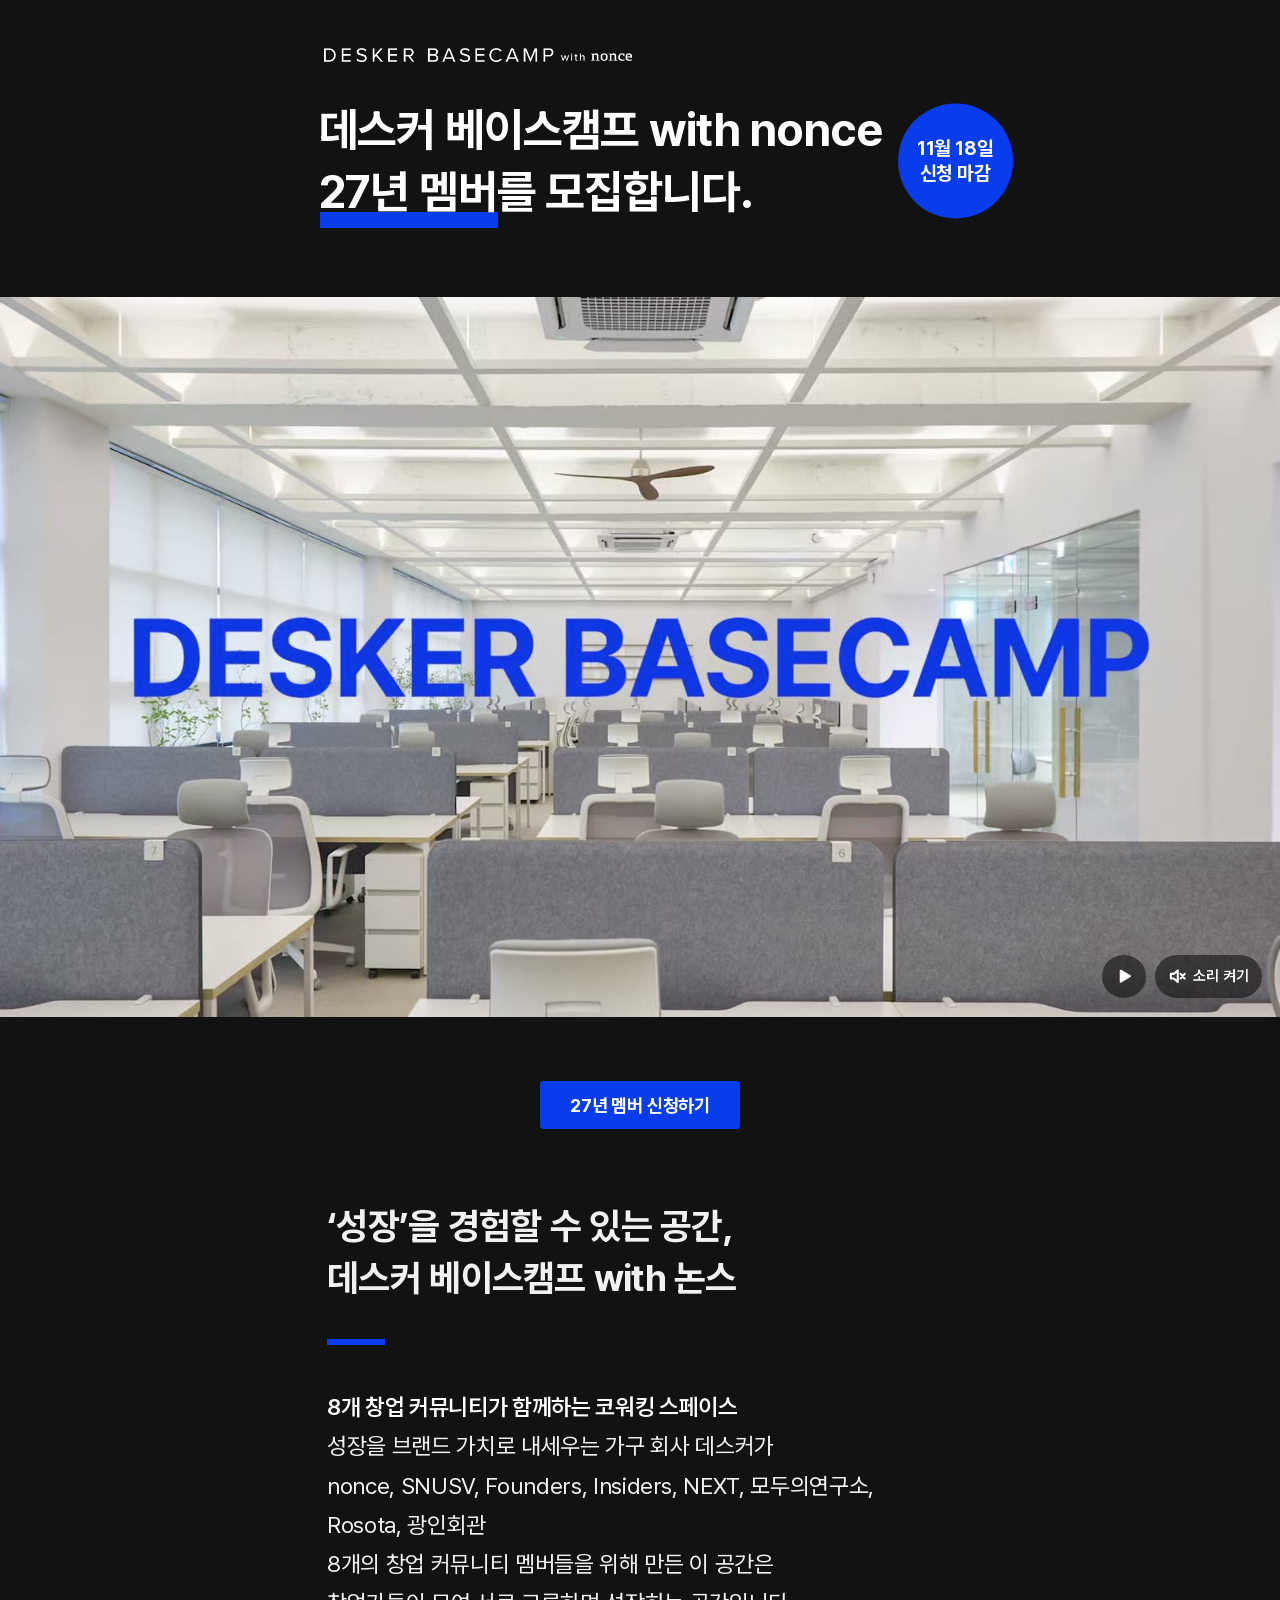
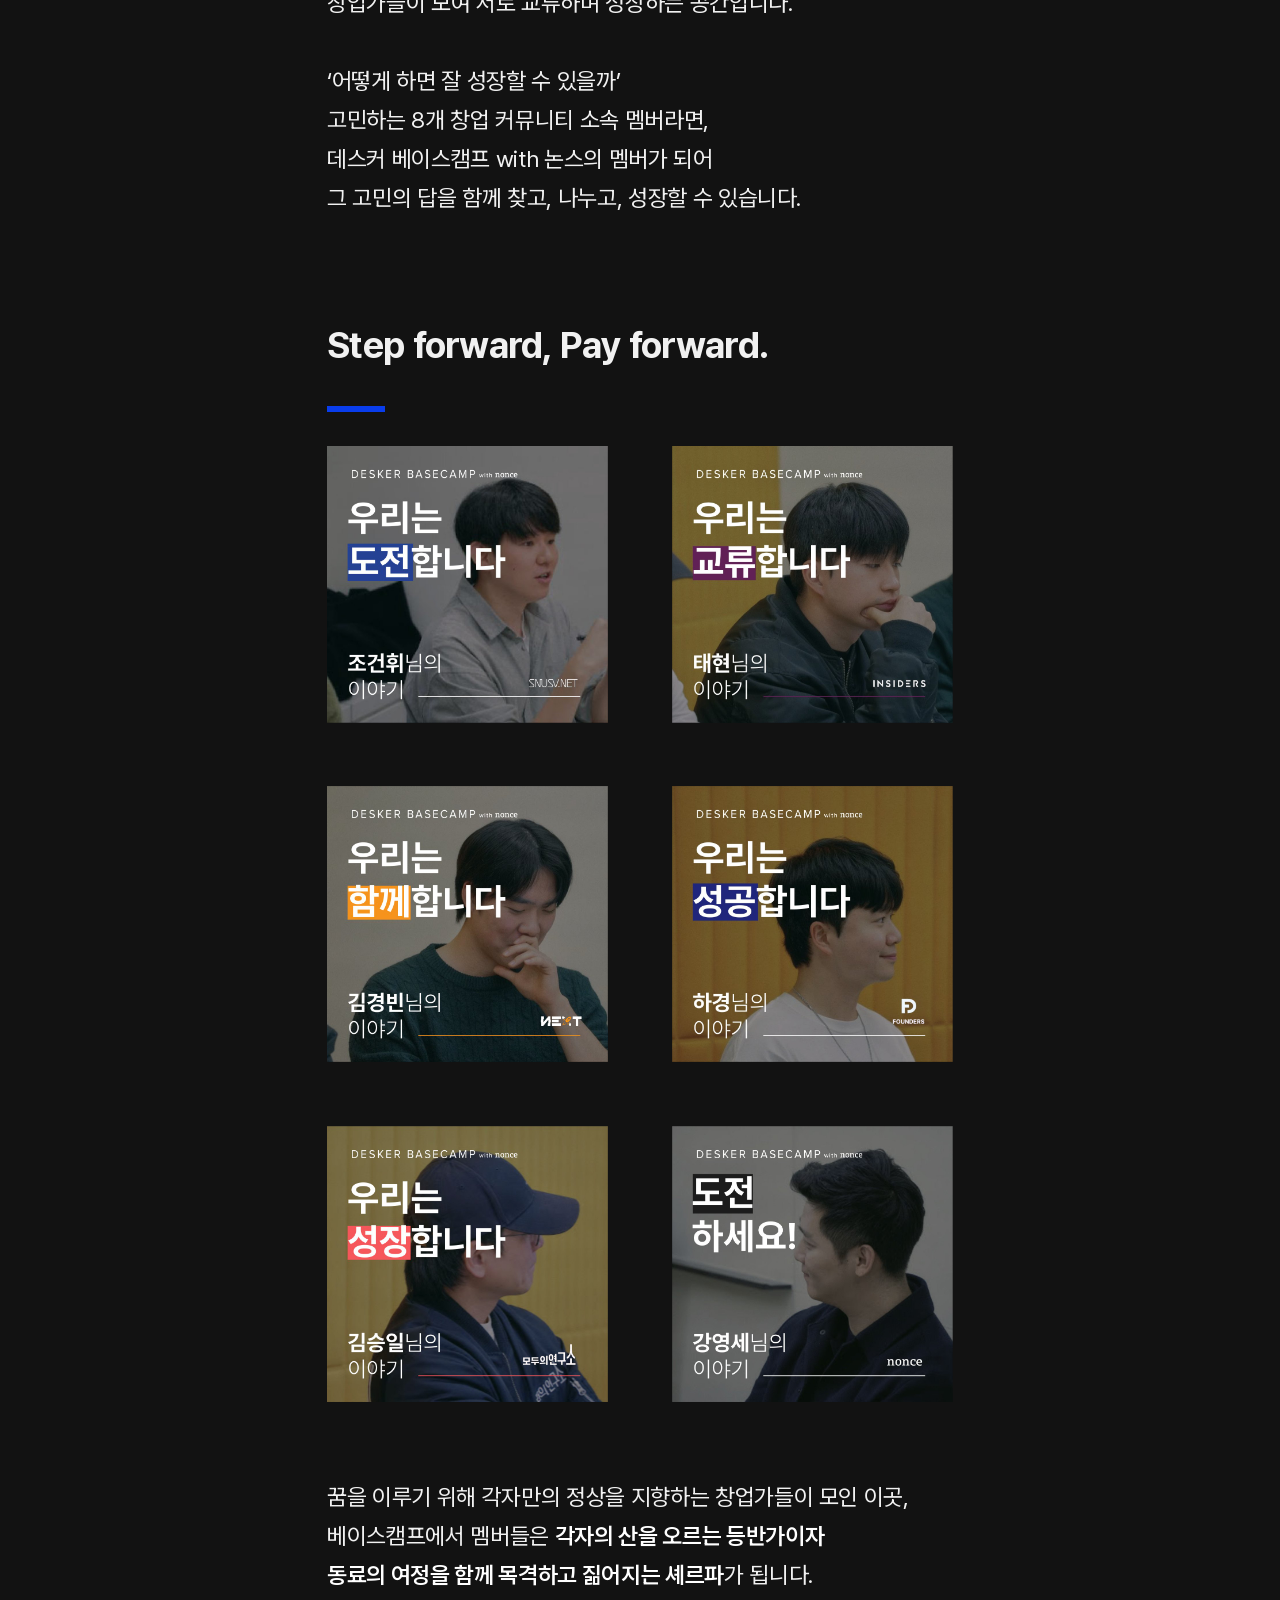
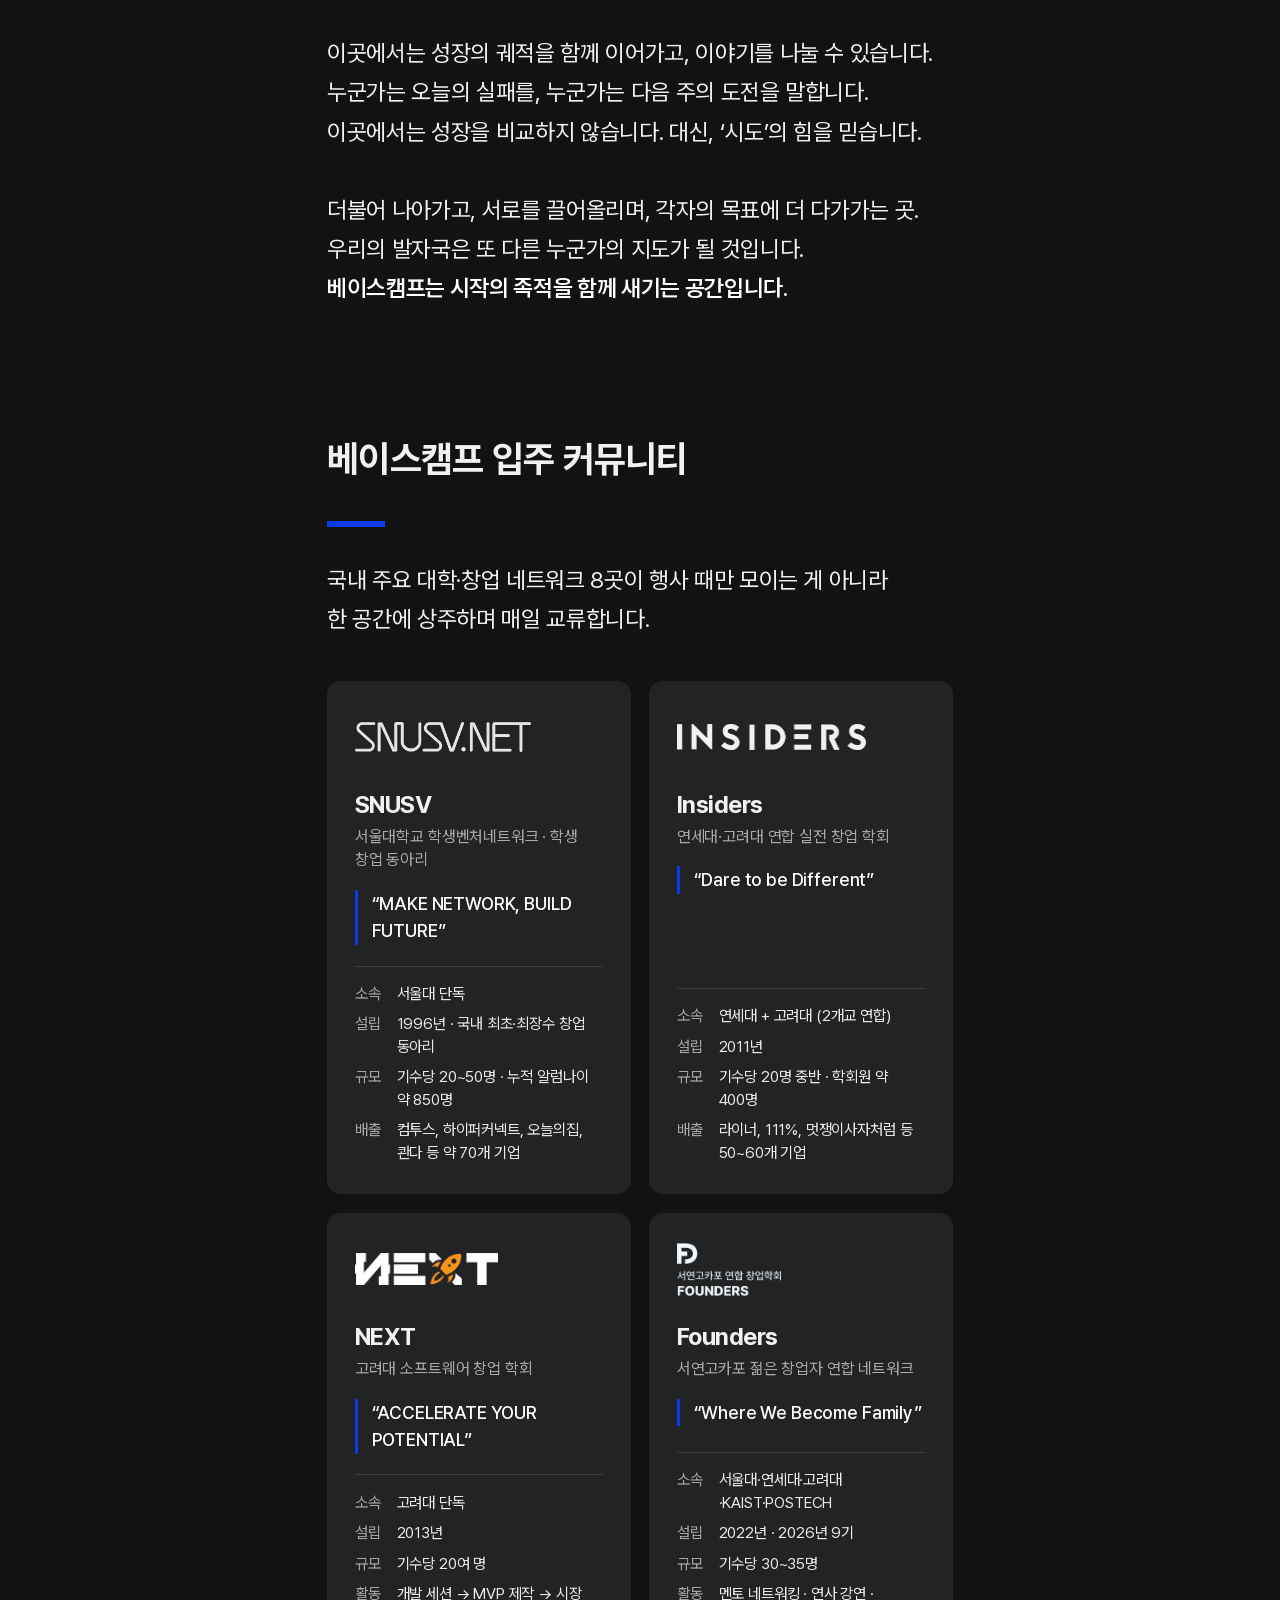
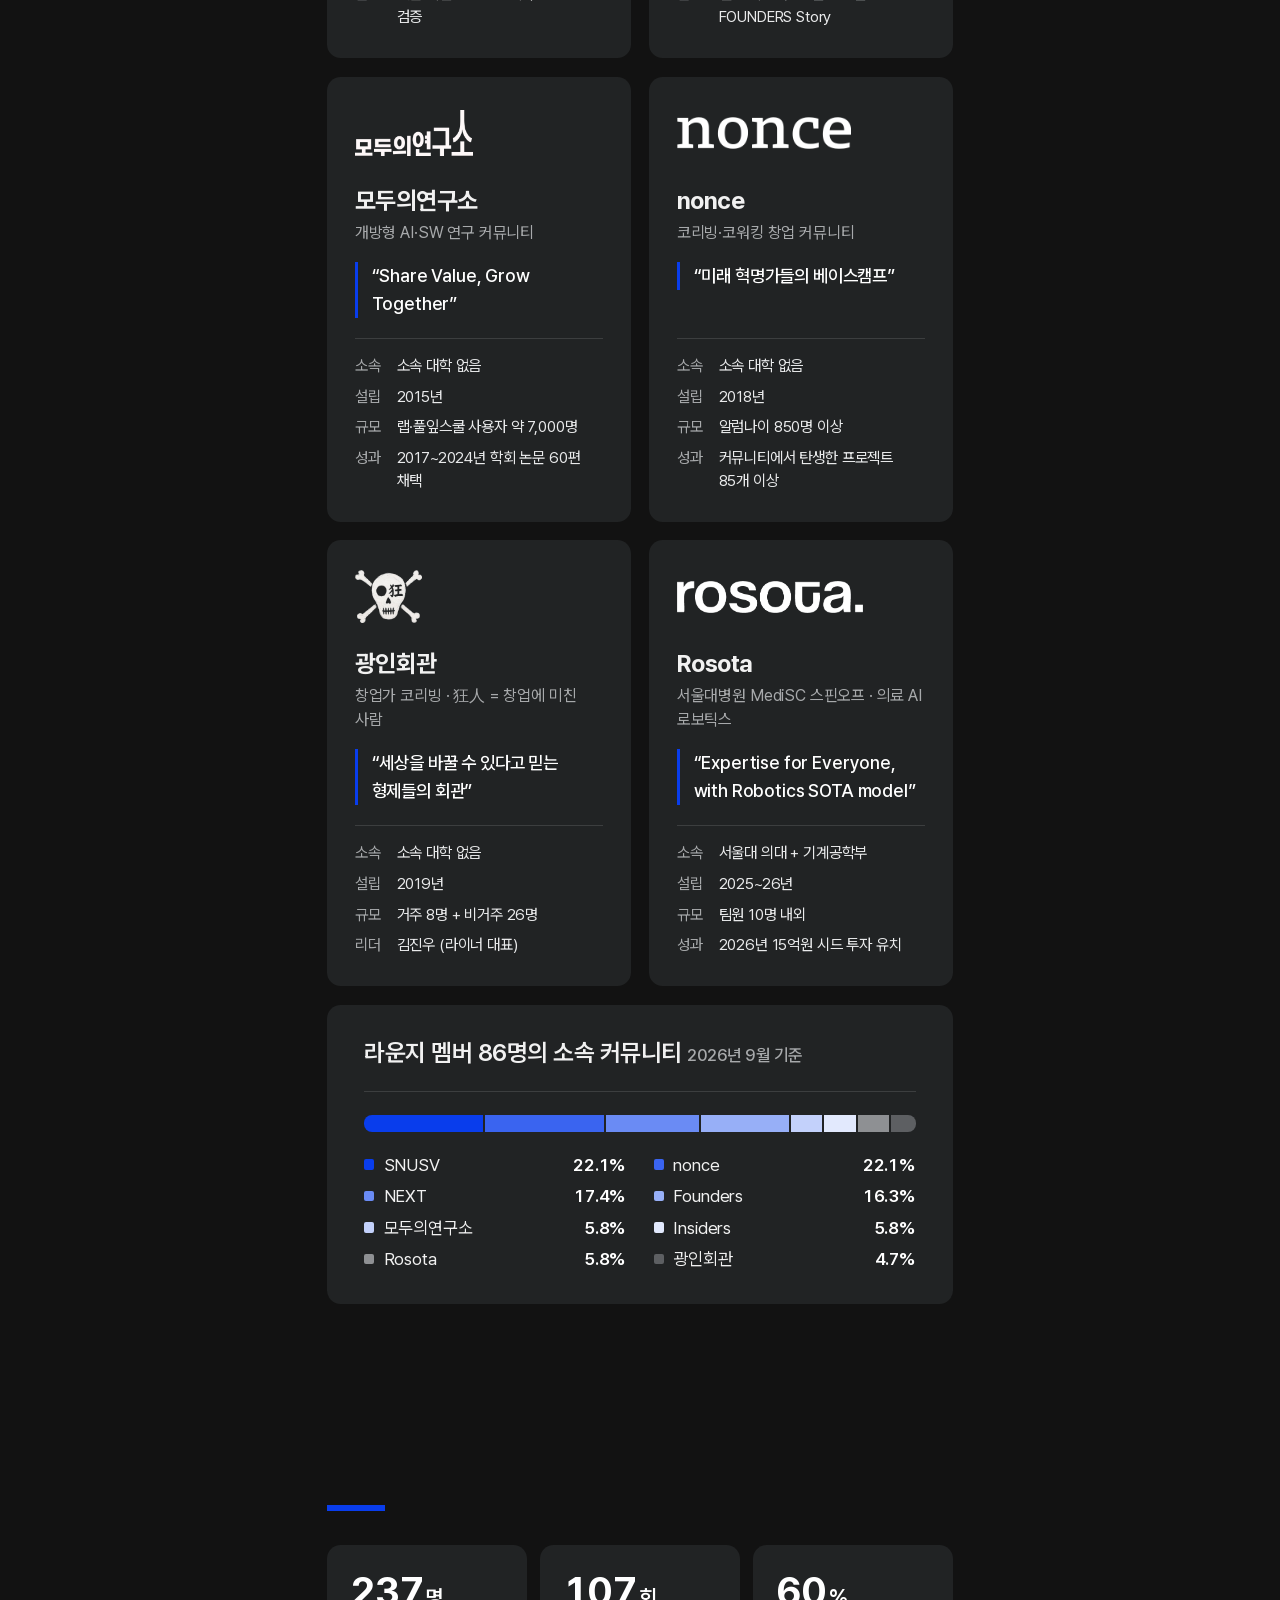
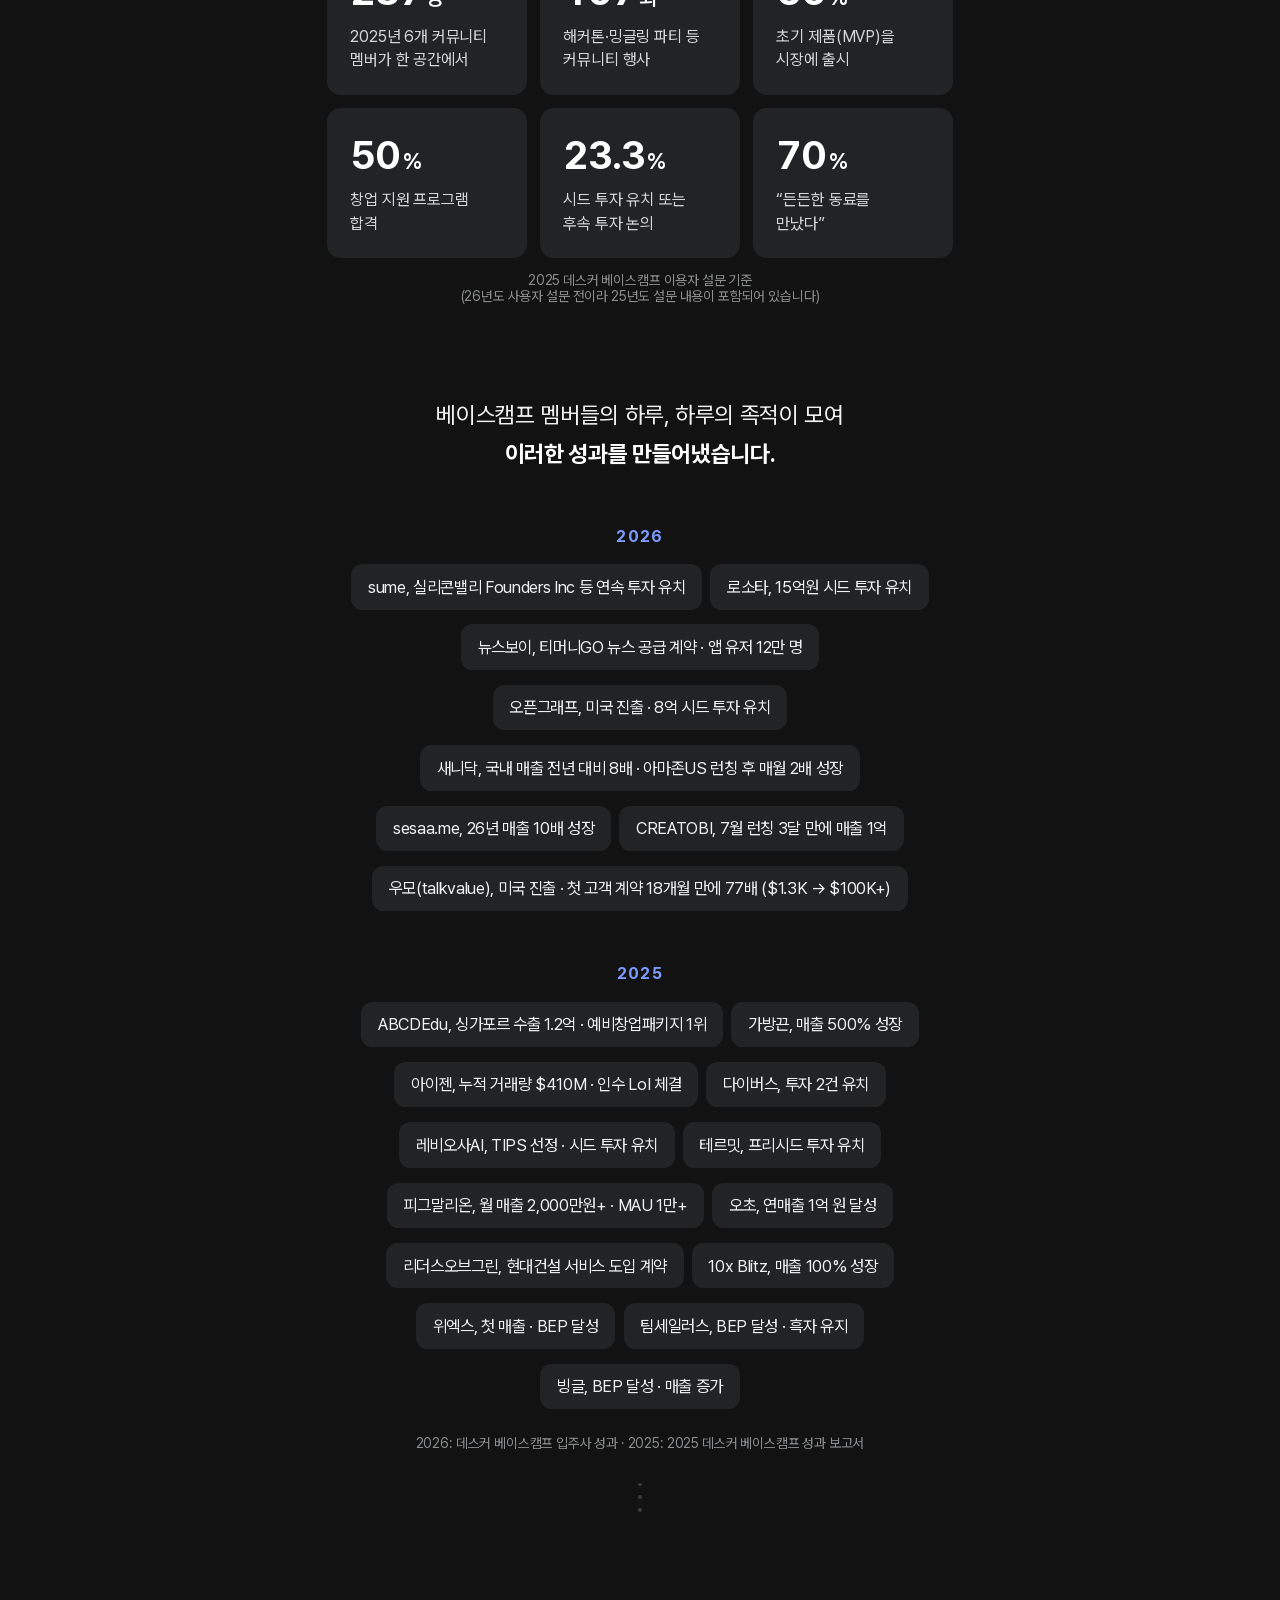
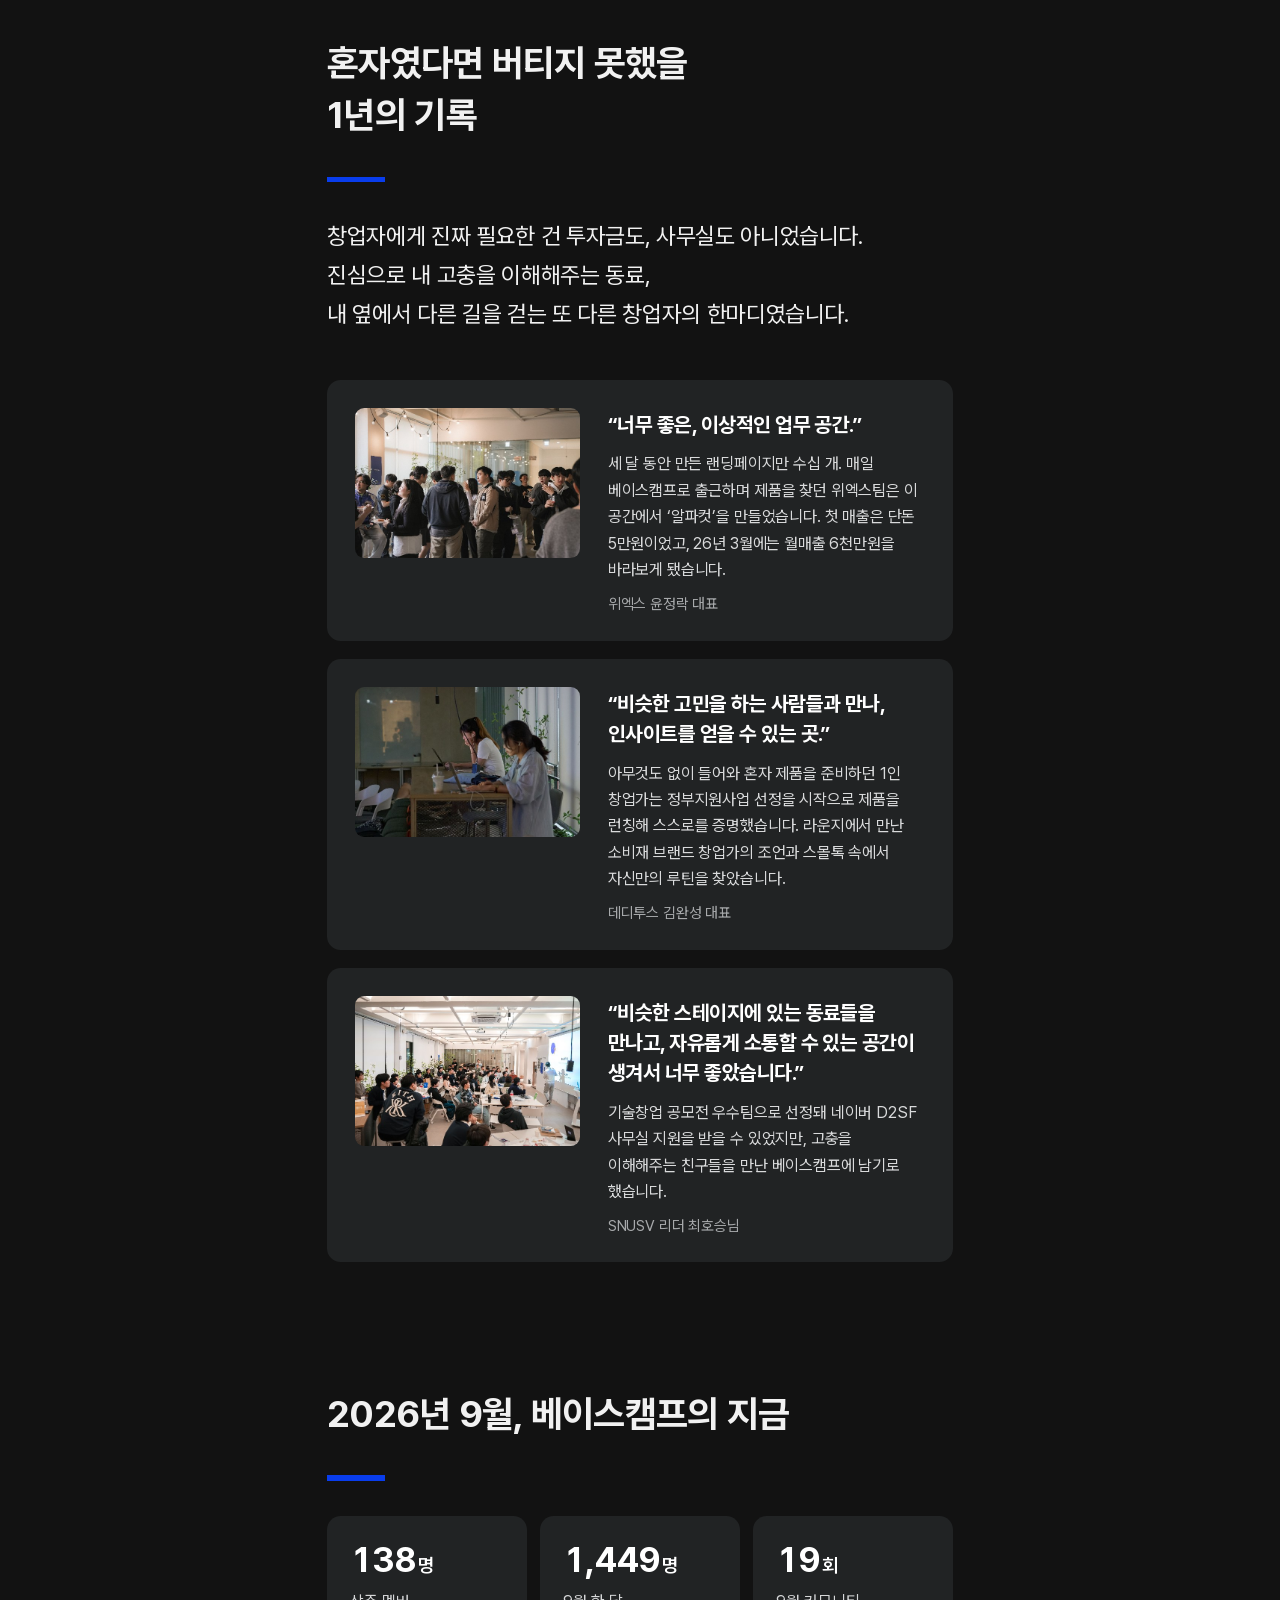
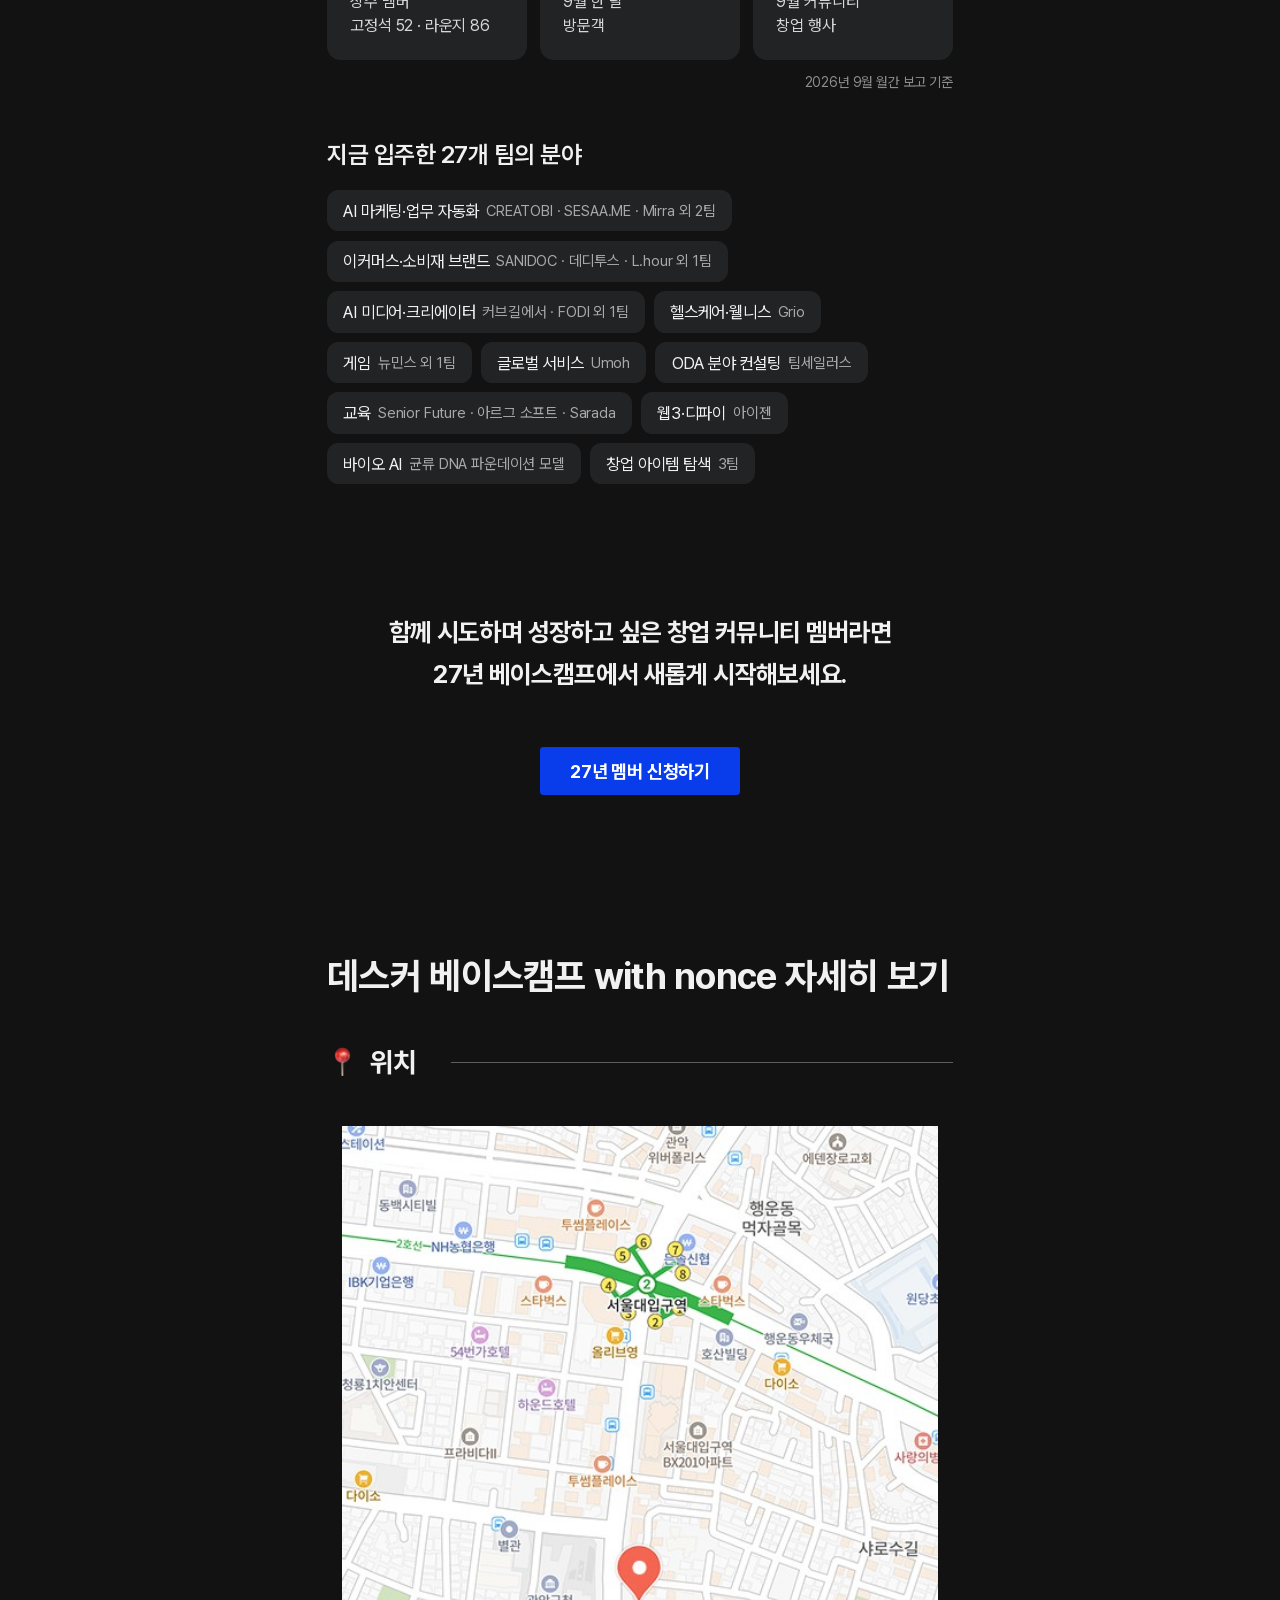
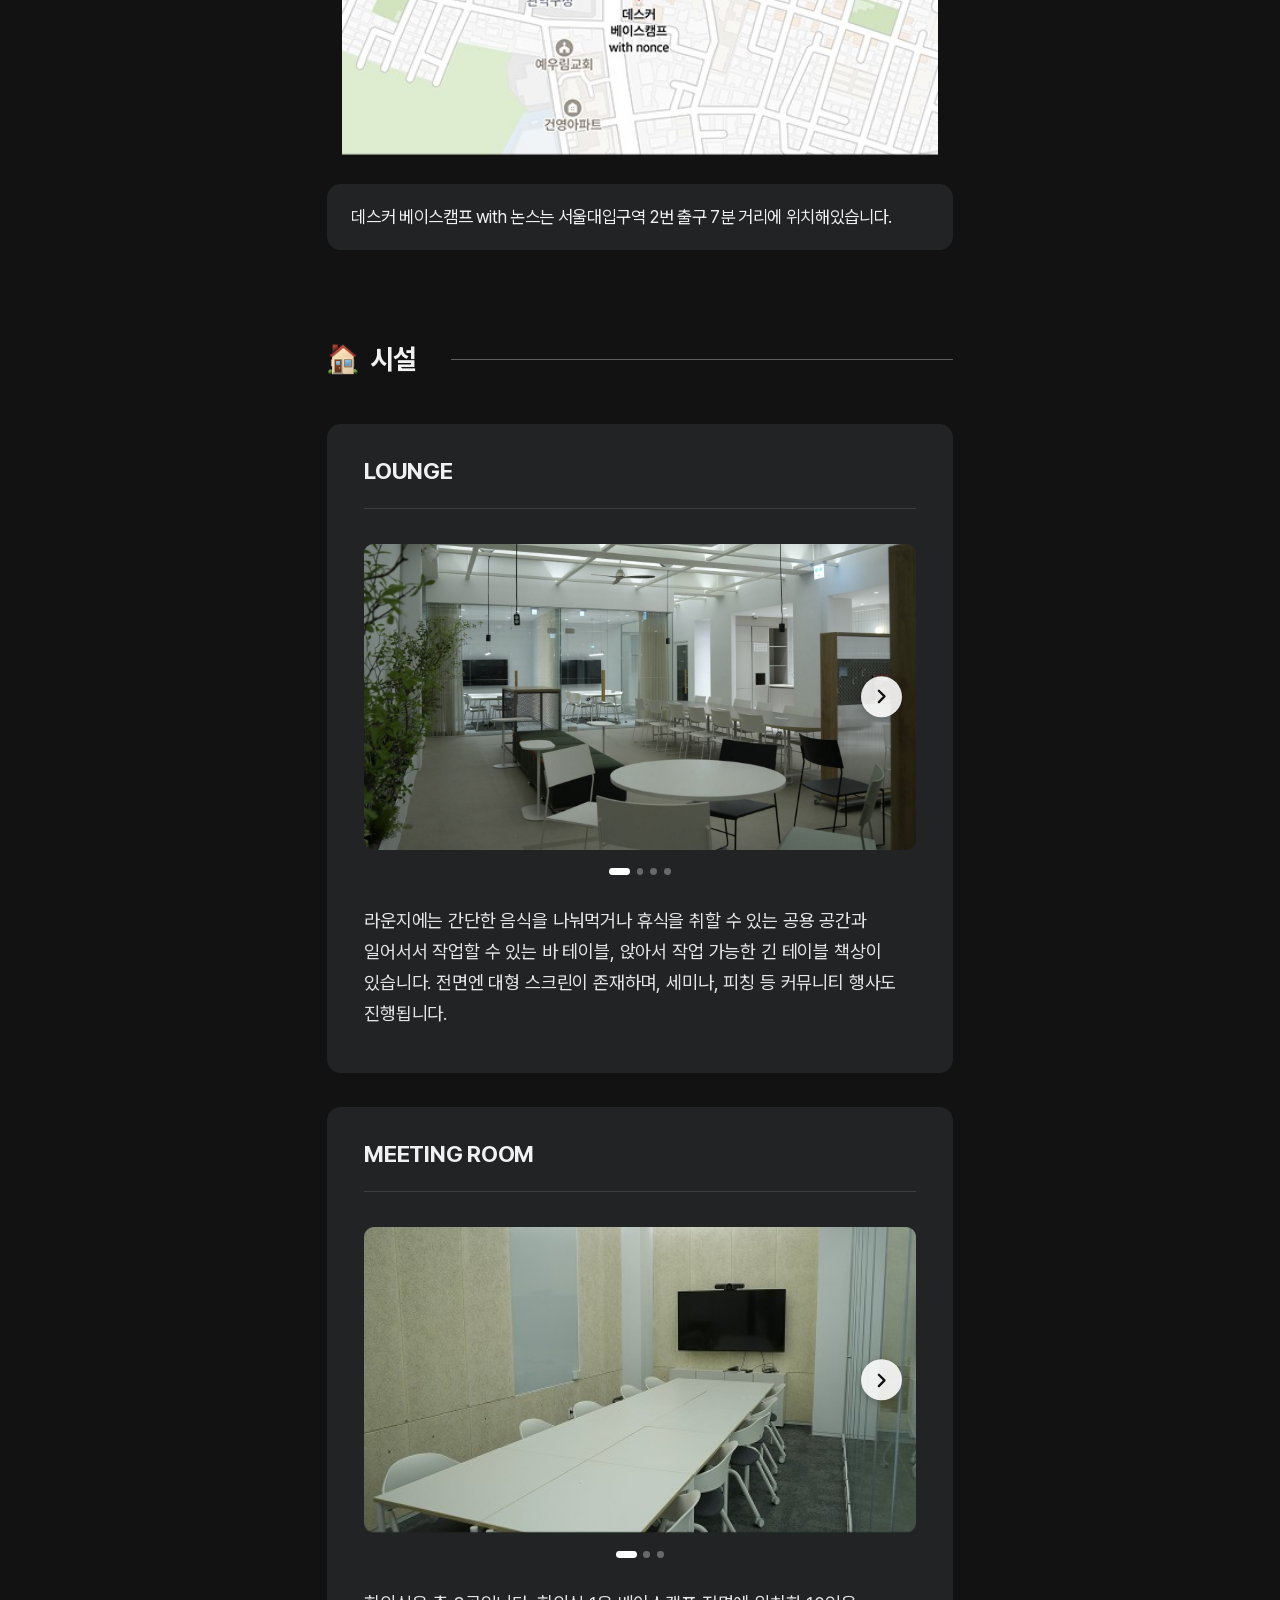
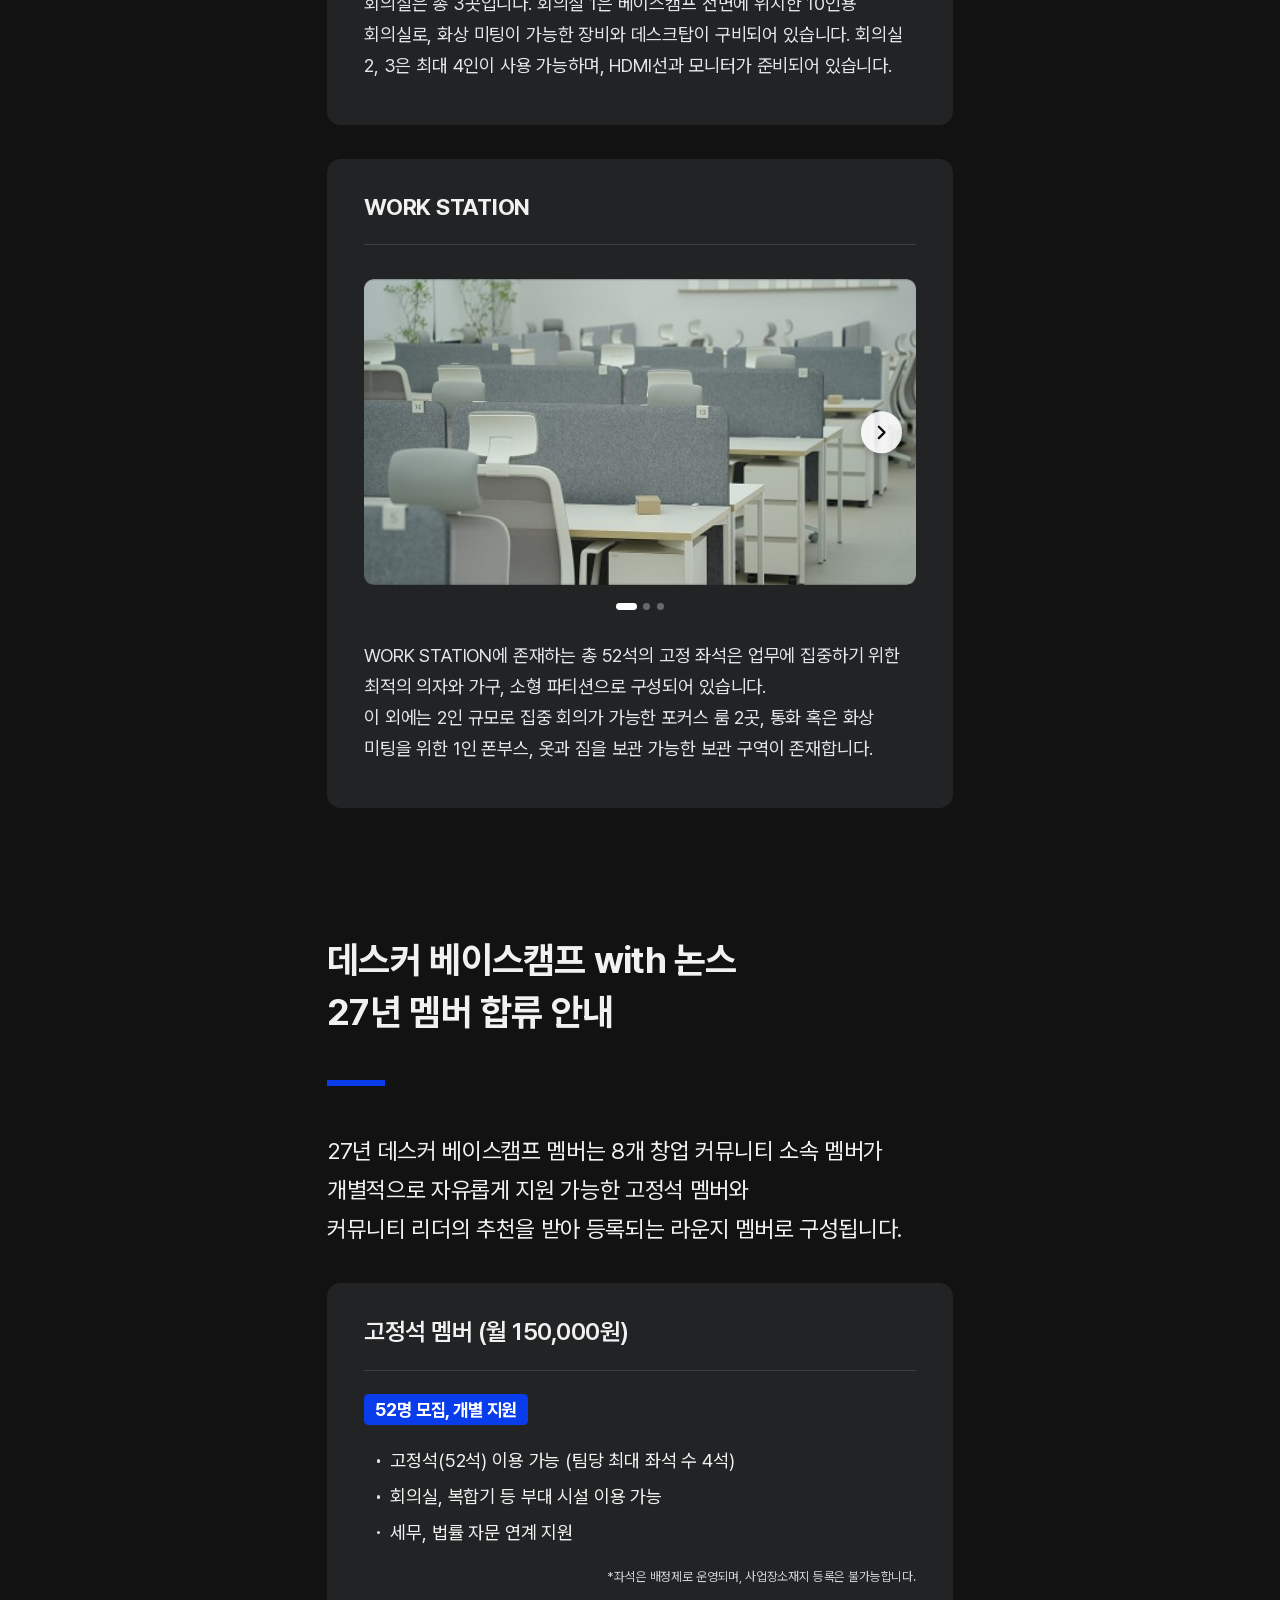
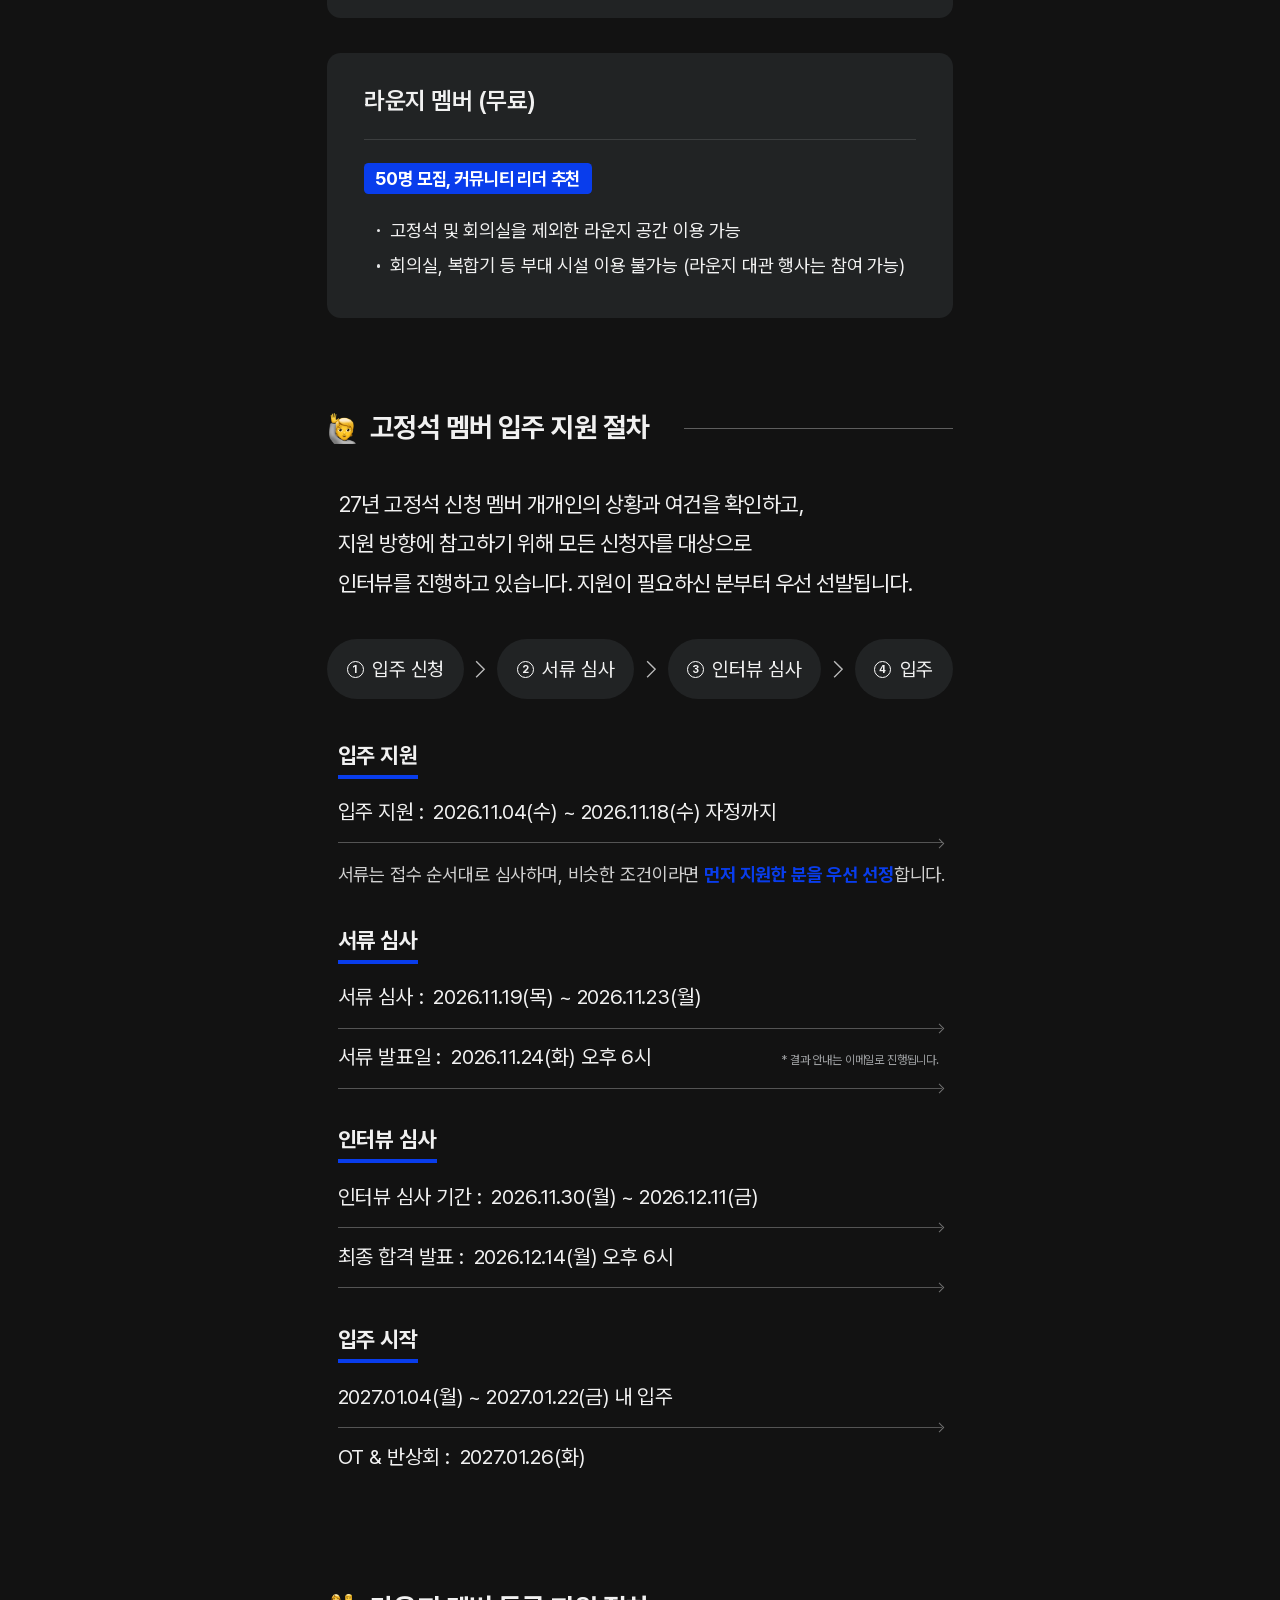
==== basecamp/index.html @ 908a9f02 "Add Desker Basecamp 2027 member page at /basecamp/ Standalone page from the supplied zip. Changes fr" ====
<!doctype html>
<html lang="ko">
<head>
<meta charset="utf-8">
<meta name="viewport" content="width=device-width, initial-scale=1">
<title>데스커 베이스캠프 with nonce</title>
<meta name="description" content="8개 창업 커뮤니티가 함께하는 서울대입구역 코워킹 스페이스, 데스커 베이스캠프 with nonce 27년 멤버 모집">
<meta property="og:title" content="데스커 베이스캠프 with nonce · 27년 멤버 모집">
<meta property="og:description" content="‘성장’을 경험할 수 있는 공간, 데스커 베이스캠프 with 논스">
<meta property="og:image" content="https://nonce.community/basecamp/img/hero.jpg">
<link rel="preload" href="fonts/PretendardVariable.woff2" as="font" type="font/woff2" crossorigin>
<link rel="preload" href="img/hero_video_poster.jpg" as="image">
<style>
@font-face{font-family:"Pretendard";src:url(fonts/PretendardVariable.woff2) format("woff2");font-weight:45 920;font-display:swap}
/* 디자인 가이드는 폭 640 기준. --u 한 칸 = 가이드의 1px */
:root{
  --u:1.15px;
  --bg:#121212;--text:#f1f1f1;--blue:#093dec;--card:#212324;
  --line:rgba(255,255,255,.12);--rule:rgba(255,255,255,.32);--muted:#a7a9ab;
}
:root,:root[data-theme="dark"],:root:not([data-theme="light"]){color-scheme:dark}
*{box-sizing:border-box;margin:0;padding:0}
html{scroll-behavior:smooth}
body{background:var(--bg);color:var(--text);font-family:"Pretendard",-apple-system,BlinkMacSystemFont,"Apple SD Gothic Neo","Malgun Gothic",sans-serif;-webkit-font-smoothing:antialiased;word-break:keep-all;overflow-x:hidden;letter-spacing:-.01em}
img{display:block;max-width:100%}
a{color:inherit;text-decoration:none}
b,strong{font-weight:700;color:#fff}
.col{width:calc(640*var(--u));max-width:100%;margin:0 auto;padding:0 calc(48*var(--u))}
.ico{width:calc(27*var(--u));height:calc(27*var(--u));object-fit:contain;flex:none}

/* 등장 효과 */
.rv{transition:opacity .9s ease,transform .9s ease}
.rv.pre{opacity:0;transform:translateY(24px)}
.rv.pre.on{opacity:1;transform:none}
@media (prefers-reduced-motion:reduce){.rv.pre{opacity:1;transform:none;transition:none}}

/* 공통 글자 */
.t32{font-size:calc(32*var(--u));font-weight:700;line-height:1.41;letter-spacing:-.02em;color:var(--text)}
.bar{width:calc(50*var(--u));height:calc(5*var(--u));background:var(--blue)}
.p20{font-size:calc(20*var(--u));line-height:calc(34*var(--u));letter-spacing:-.015em}
.p20 b{font-weight:600}
.h-sec{display:flex;align-items:center;gap:calc(10*var(--u));font-size:calc(24*var(--u));font-weight:700;line-height:1.3;letter-spacing:-.02em}
.h-sec::after{content:"";flex:1;height:1px;background:var(--rule);margin-left:calc(20*var(--u))}
.card{background:var(--card);border-radius:calc(12*var(--u))}
.chd{font-size:calc(21*var(--u));font-weight:600;line-height:1.3;padding-bottom:calc(20*var(--u));border-bottom:1px solid var(--line);margin-bottom:calc(20*var(--u));letter-spacing:-.02em}
.cbody{font-size:calc(15.5*var(--u));line-height:calc(27*var(--u));color:#e4e5e6}
.badge{display:inline-flex;align-items:center;height:calc(27*var(--u));padding:0 calc(10*var(--u));border-radius:calc(4*var(--u));background:var(--blue);color:#fff;font-size:calc(15.5*var(--u));font-weight:700;letter-spacing:-.01em}
.badge.w{background:#fff;color:var(--blue)}

/* 1. 첫 화면 */
.hero{position:relative}
.hero .top{position:relative;height:calc(258*var(--u))}
.hero .logo{position:absolute;left:calc(45*var(--u));top:calc(41.6*var(--u));height:calc(12.2*var(--u));width:auto}
.hero h1{position:absolute;left:calc(40.5*var(--u));top:calc(86*var(--u));font-size:calc(40*var(--u));font-weight:700;line-height:calc(54*var(--u));letter-spacing:-.025em;color:#fff;white-space:nowrap}
.hero h1 u{position:relative;text-decoration:none;z-index:0}
.hero h1 u::before{content:"";position:absolute;z-index:-1;left:calc(1.3*var(--u));right:calc(-1*var(--u));top:calc(41.5*var(--u));height:calc(14.5*var(--u));background:var(--blue)}
.hero h1 .l2{display:block}
/* 신청 마감 배지 — 제목 두 줄 오른쪽, 두 줄 높이에 맞춘 원 */
.hero h1 .due{position:absolute;left:calc(100% + 14*var(--u));top:50%;transform:translateY(-50%);width:calc(100*var(--u));height:calc(100*var(--u));border-radius:50%;background:var(--blue);display:flex;align-items:center;justify-content:center;text-align:center;white-space:normal;font-size:calc(17*var(--u));font-weight:700;line-height:1.3;letter-spacing:-.02em;color:#fff}
.hero .photo{position:relative;width:min(100%,1280px);margin:0 auto;aspect-ratio:16/9;overflow:hidden;background:#222}
.hero .photo video{display:block;width:100%;height:100%;object-fit:cover}
/* 첫 화면 영상 — 소리 없이 자동 재생, 오른쪽 아래 버튼으로 멈춤·소리 켜기 */
.vid-ctl{position:absolute;right:calc(16*var(--u));bottom:calc(16*var(--u));display:flex;gap:calc(8*var(--u))}
.vid-btn{display:inline-flex;align-items:center;justify-content:center;gap:calc(6*var(--u));height:calc(38*var(--u));min-width:calc(38*var(--u));padding:0 calc(11*var(--u));border:0;border-radius:calc(19*var(--u));background:rgba(18,18,18,.6);color:#fff;font:inherit;font-size:calc(13*var(--u));font-weight:600;cursor:pointer;transition:background .2s}
.vid-btn:hover{background:rgba(18,18,18,.85)}
.vid-btn svg{width:calc(16*var(--u));height:calc(16*var(--u));flex:none}

/* 2. 소개 */
.intro{padding-top:calc(62*var(--u))}
.intro .bar{margin:calc(30*var(--u)) 0 calc(38*var(--u))}
.intro .p20+.p20{margin-top:calc(34*var(--u))}
.intro .p20 .lead{font-weight:600;color:#fff}

/* 3. Step forward */
.step{padding-top:calc(88*var(--u))}
.step .bar{margin:calc(30*var(--u)) 0 calc(30*var(--u))}
.stories{display:grid;grid-template-columns:1fr 1fr;column-gap:calc(55*var(--u));row-gap:calc(55*var(--u))}
.stories img{width:100%;aspect-ratio:243.9/239.8;object-fit:cover}
.essay{padding-top:calc(66*var(--u))}
.essay .p20+.p20{margin-top:calc(34*var(--u))}

/* 4. 입주 커뮤니티 */
.comm{padding-top:calc(110*var(--u))}
.comm .bar{margin:calc(30*var(--u)) 0 calc(30*var(--u))}
.comm .p20{margin-bottom:calc(36*var(--u))}
.cgrid{display:grid;grid-template-columns:1fr 1fr;gap:calc(16*var(--u))}
.cm{padding:calc(26*var(--u)) calc(24*var(--u)) calc(26*var(--u));display:flex;flex-direction:column}
.cm .lg{height:calc(46*var(--u));display:flex;align-items:center;margin-bottom:calc(22*var(--u))}
.cm .lg img{height:var(--h);max-width:calc(190*var(--u));width:auto;object-fit:contain}
.cm h3{font-size:calc(21*var(--u));font-weight:700;letter-spacing:-.02em;line-height:1.3}
.cm .ty{font-size:calc(14*var(--u));color:var(--muted);margin-top:calc(4*var(--u));line-height:1.45}
.cm .sl{font-size:calc(15.5*var(--u));line-height:calc(24*var(--u));color:#fff;font-weight:500;margin:calc(16*var(--u)) 0 calc(18*var(--u));padding-left:calc(12*var(--u));border-left:calc(3*var(--u)) solid var(--blue)}
.cm dl{margin-top:auto;border-top:1px solid var(--line);padding-top:calc(14*var(--u));display:grid;grid-template-columns:auto 1fr;column-gap:calc(14*var(--u));row-gap:calc(7*var(--u));font-size:calc(13.5*var(--u));line-height:1.45}
.cm dt{color:var(--muted)}
.cm dd{color:#e9eaeb}
.mix{margin-top:calc(16*var(--u));padding:calc(28*var(--u)) calc(32*var(--u)) calc(30*var(--u))}
.mix .stack{display:flex;height:calc(14*var(--u));border-radius:calc(7*var(--u));overflow:hidden;gap:2px;margin-bottom:calc(20*var(--u))}
.mix .stack i{display:block;height:100%}
.mix ul{list-style:none;display:grid;grid-template-columns:1fr 1fr;column-gap:calc(24*var(--u));row-gap:calc(10*var(--u));font-size:calc(15*var(--u))}
.mix li{display:flex;align-items:center;gap:calc(8*var(--u))}
.mix li i{width:calc(9*var(--u));height:calc(9*var(--u));border-radius:2px;flex:none}
.mix li em{font-style:normal;margin-left:auto;font-weight:600;color:#fff;font-variant-numeric:tabular-nums}

/* 5. 2025년 일어난 일들 */
.ach{padding-top:calc(100*var(--u))}
.ach .bar{margin:calc(30*var(--u)) 0 calc(30*var(--u))}
.stats{display:grid;grid-template-columns:repeat(3,1fr);gap:calc(12*var(--u))}
.stat{padding:calc(22*var(--u)) calc(20*var(--u)) calc(20*var(--u))}
.stat b{display:block;font-size:calc(34*var(--u));font-weight:700;letter-spacing:-.03em;line-height:1.1;font-variant-numeric:tabular-nums}
.stat b small{font-size:.55em;font-weight:600;margin-left:.08em}
.stat span{display:block;font-size:calc(14*var(--u));color:#d6d7d8;margin-top:calc(10*var(--u));line-height:1.45}
.stat.wide{grid-column:span 3;display:flex;align-items:center;justify-content:space-between;gap:calc(16*var(--u))}
.stat.wide span{margin-top:0}
.ach .src{font-size:calc(12*var(--u));color:#8b8d8f;margin-top:calc(12*var(--u));text-align:right}
.ach .lead{text-align:center;margin-top:calc(80*var(--u))}
.ach .lead b{font-weight:700}
.chips{display:flex;flex-direction:column;align-items:center;gap:calc(13*var(--u));margin-top:calc(16*var(--u))}
.yr{text-align:center;font-size:calc(14*var(--u));font-weight:700;color:#7d9bff;letter-spacing:.08em;margin-top:calc(46*var(--u))}
.ach .src{text-align:center}
.chips+.src{margin-top:calc(22*var(--u))}
.chips div{display:flex;flex-wrap:wrap;justify-content:center;gap:calc(13*var(--u)) calc(7*var(--u))}
.chips span{flex:0 0 auto}
.chips span{display:inline-flex;align-items:center;min-height:calc(39.5*var(--u));padding:calc(8*var(--u)) calc(14.5*var(--u));border-radius:calc(10*var(--u));background:var(--card);font-size:calc(14.5*var(--u));line-height:1.35;letter-spacing:-.02em;max-width:100%}
.dots{display:flex;flex-direction:column;align-items:center;gap:calc(8*var(--u));margin:calc(28*var(--u)) 0 0}
.dots i{width:calc(3.1*var(--u));height:calc(3.1*var(--u));border-radius:50%;background:#3a3c3e}

/* 6. 1년의 기록 */
.rec{padding-top:calc(110*var(--u))}
.rec .bar{margin:calc(30*var(--u)) 0 calc(30*var(--u))}
.rec .p20{margin-bottom:calc(40*var(--u))}
.quotes{display:flex;flex-direction:column;gap:calc(30*var(--u))}
.quotes{gap:calc(16*var(--u))}
.qt{padding:calc(24*var(--u));display:grid;grid-template-columns:calc(196*var(--u)) 1fr;column-gap:calc(24*var(--u));align-items:start}
.qt img{width:100%;aspect-ratio:602/401;object-fit:cover;border-radius:calc(8*var(--u));grid-row:span 3}
.qt blockquote{font-size:calc(18*var(--u));font-weight:700;line-height:1.45;letter-spacing:-.025em;color:#fff;margin:calc(2*var(--u)) 0 calc(10*var(--u))}
.qt blockquote br{display:none}
.qt p{font-size:calc(14*var(--u));line-height:calc(23*var(--u));color:#d9dadb}
.qt .who{display:block;margin-top:calc(10*var(--u));font-size:calc(13*var(--u));color:var(--muted)}

/* 7. 2026 소식 */
.news{padding-top:calc(110*var(--u))}
.news .bar{margin:calc(30*var(--u)) 0 calc(30*var(--u))}
.ngrid{display:flex;flex-direction:column;gap:calc(16*var(--u))}
.nw{padding:calc(28*var(--u)) calc(32*var(--u)) calc(30*var(--u))}
.nw .badge{margin-bottom:calc(16*var(--u))}
.nw h3{font-size:calc(21*var(--u));font-weight:700;letter-spacing:-.02em;line-height:1.4;margin-bottom:calc(10*var(--u))}
.now{display:grid;grid-template-columns:repeat(3,1fr);gap:calc(12*var(--u));margin-top:calc(44*var(--u))}
.now .stat b{font-size:calc(30*var(--u))}
.fields{margin-top:calc(44*var(--u))}
.fields h3{font-size:calc(21*var(--u));font-weight:600;margin-bottom:calc(18*var(--u));letter-spacing:-.02em}
.fields .tags{display:flex;flex-wrap:wrap;gap:calc(8*var(--u))}
.fields .tags span{display:inline-flex;align-items:center;height:calc(36*var(--u));padding:0 calc(14*var(--u));border-radius:calc(10*var(--u));background:var(--card);font-size:calc(14.5*var(--u))}
.fields .tags span em{font-style:normal;color:var(--muted);margin-left:calc(6*var(--u));font-size:.9em}

/* 8. 신청 */
.cta{padding:calc(110*var(--u)) 0 calc(66*var(--u));text-align:center}
.cta p{font-size:calc(22*var(--u));font-weight:700;line-height:calc(37*var(--u));letter-spacing:-.025em}
.cta a{display:inline-flex;align-items:center;justify-content:center;width:calc(174.5*var(--u));height:calc(42*var(--u));margin-top:calc(44*var(--u));border-radius:calc(3*var(--u));background:var(--blue);color:#fff;font-size:calc(16*var(--u));font-weight:700;transition:filter .2s}
.cta a:hover{filter:brightness(1.15)}
.cta-top{padding:calc(56*var(--u)) 0 0}
.cta-top a{margin-top:0}

/* 9. 자세히 보기 */
.detail{padding-top:calc(70*var(--u))}
.detail .h-sec{margin:calc(36*var(--u)) 0 calc(40*var(--u));padding-left:0}
.map{display:block;width:calc(518*var(--u));max-width:100%;margin:0 auto;aspect-ratio:518/547;object-fit:cover}
.where{margin-top:calc(25*var(--u));padding:calc(18*var(--u)) calc(21*var(--u));font-size:calc(15.2*var(--u));line-height:1.4;letter-spacing:-.02em}
.fac{padding:calc(28*var(--u)) calc(32*var(--u)) calc(38*var(--u))}
.fac+.fac{margin-top:calc(30*var(--u))}
.fac h3{font-size:calc(20*var(--u));font-weight:700;letter-spacing:-.01em;padding:calc(1*var(--u)) 0 calc(20*var(--u));border-bottom:1px solid var(--line);margin-bottom:calc(30*var(--u))}
.fac img{width:100%;aspect-ratio:480/266;object-fit:cover;border-radius:calc(8*var(--u))}
/* 캐러셀(시설 사진·FAQ) — 옆으로 밀거나 화살표·점으로 넘긴다 */
.car{position:relative}
.car-track{position:relative;display:flex;overflow-x:auto;scroll-snap-type:x mandatory;overscroll-behavior-x:contain;scrollbar-width:none;border-radius:calc(8*var(--u));outline-offset:3px}
.car-track::-webkit-scrollbar{display:none}
.car-track img{flex:0 0 100%;scroll-snap-align:start;border-radius:0}
.car-btn{position:absolute;top:50%;transform:translateY(-50%);width:calc(36*var(--u));height:calc(36*var(--u));border:0;border-radius:50%;background:rgba(255,255,255,.88);color:#121212;box-shadow:0 2px 8px rgba(0,0,0,.25);cursor:pointer;display:flex;align-items:center;justify-content:center;transition:opacity .2s,background .2s}
.car-btn:hover{background:#fff}
.car-btn svg{width:44%;height:44%}
.car-btn.prev{left:calc(12*var(--u))}
.car-btn.next{right:calc(12*var(--u))}
.car-btn:disabled{opacity:0;pointer-events:none}
.car-dots{display:flex;justify-content:center;gap:calc(6*var(--u));margin-top:calc(16*var(--u))}
.car-dots button{width:calc(6*var(--u));height:calc(6*var(--u));padding:0;border:0;border-radius:calc(3*var(--u));background:var(--rule);cursor:pointer;transition:width .25s,background .25s}
.car-dots button[aria-current="true"]{width:calc(18*var(--u));background:#fff}
/* FAQ는 다음 카드가 살짝 보이게 하고, 화살표는 카드 아래 점 양옆에 둔다 */
.car-faq .car-track{gap:calc(14*var(--u));border-radius:0}
.car-faq .qa{flex:0 0 86%;scroll-snap-align:start}
.car-faq .qa+.qa{margin-top:0}
.car-bar{display:flex;align-items:center;justify-content:center;gap:calc(16*var(--u));margin-top:calc(20*var(--u))}
.car-bar .car-btn{position:static;transform:none;background:var(--card);color:#fff;box-shadow:none;border:1px solid var(--line)}
.car-bar .car-btn:hover{background:#2c2e30}
.car-bar .car-btn:disabled{opacity:.3}
.car-bar .car-dots{margin-top:0}
.fac p{margin-top:calc(26*var(--u));font-size:calc(16*var(--u));line-height:calc(27*var(--u));color:#e4e5e6}

/* 10. 합류 안내 */
.join{padding-top:calc(110*var(--u))}
.join .bar{margin:calc(36*var(--u)) 0 calc(40*var(--u))}
.join .p20{margin-bottom:calc(30*var(--u))}
.mem{padding:calc(28*var(--u)) calc(32*var(--u)) calc(30*var(--u))}
.mem+.mem{margin-top:calc(30*var(--u))}
.mem ul{list-style:none;margin-top:calc(16*var(--u))}
.mem li{position:relative;padding-left:calc(23*var(--u));font-size:calc(16*var(--u));line-height:calc(31*var(--u))}
.mem li::before{content:"";position:absolute;left:calc(11*var(--u));top:calc(14*var(--u));width:calc(3*var(--u));height:calc(3*var(--u));border-radius:50%;background:#e4e5e6}
.mem .note{text-align:right;font-size:calc(11*var(--u));color:#cfd0d1;margin-top:calc(16*var(--u))}

.proc{padding-top:calc(80*var(--u))}
.proc .h-sec,.lounge .h-sec,.faq .h-sec,.rules .h-sec,.jr .h-sec{margin-bottom:calc(34*var(--u))}
.proc .p20,.lounge .p20{padding-left:calc(9*var(--u));font-size:calc(19*var(--u));letter-spacing:-.025em}
.steps{display:flex;align-items:center;justify-content:space-between;margin:calc(32*var(--u)) 0 calc(36*var(--u))}
.steps span{display:inline-flex;align-items:center;gap:calc(7*var(--u));height:calc(52*var(--u));padding:0 calc(17*var(--u));border-radius:999px;background:var(--card);font-size:calc(17*var(--u));white-space:nowrap}
.steps span i{display:inline-flex;align-items:center;justify-content:center;width:calc(15*var(--u));height:calc(15*var(--u));border:1.4px solid #fff;border-radius:50%;font-style:normal;font-size:calc(9.5*var(--u));font-weight:700}
.steps svg{width:calc(9*var(--u));height:calc(16*var(--u));flex:none}
.stage{padding-left:calc(9*var(--u))}
.stage+.stage{margin-top:calc(32*var(--u))}
.stage h4{display:inline-block;font-size:calc(19*var(--u));font-weight:700;line-height:1.3;padding-bottom:calc(5*var(--u));border-bottom:calc(4*var(--u)) solid var(--blue)}
.stage .ln{position:relative;display:flex;align-items:baseline;justify-content:space-between;font-size:calc(18*var(--u));line-height:1.4;padding:calc(17*var(--u)) 0 calc(14*var(--u))}
.stage .ln+.ln{padding-top:calc(13*var(--u))}
.stage .ln::after{content:"";position:absolute;left:0;right:calc(9*var(--u));bottom:0;height:1px;background:rgba(255,255,255,.28)}
.stage .ln::before{content:"";position:absolute;right:calc(9*var(--u));bottom:calc(-2.5*var(--u));width:calc(5*var(--u));height:calc(5*var(--u));border-top:1px solid rgba(255,255,255,.4);border-right:1px solid rgba(255,255,255,.4);transform:rotate(45deg)}
.stage .ln.last::after,.stage .ln.last::before{display:none}
.stage .ln small{font-size:calc(10.5*var(--u));color:#9c9ea0;padding-right:calc(12*var(--u))}
.stage .note{margin-top:calc(14*var(--u));font-size:calc(16*var(--u));line-height:1.6;color:#cfcfcf}
.stage .note b{font-weight:700;color:var(--blue)}

.lounge{padding-top:calc(90*var(--u))}
.faq{padding-top:calc(90*var(--u))}
.faq .h-sec{font-size:calc(26*var(--u))}
.qa{padding:calc(23*var(--u)) calc(32*var(--u)) calc(30*var(--u))}
.qa+.qa{margin-top:calc(18*var(--u))}
.qa h4{font-size:calc(19*var(--u));font-weight:700;letter-spacing:-.02em;padding:calc(6*var(--u)) 0 calc(20*var(--u));border-bottom:1px solid var(--line);margin-bottom:calc(18*var(--u))}
.qa p{font-size:calc(15*var(--u));line-height:calc(28*var(--u));color:#e4e5e6}

.rules{padding-top:calc(90*var(--u))}
.rules .p20{margin-bottom:calc(28*var(--u))}
.rl{padding:calc(23*var(--u)) calc(32*var(--u)) calc(28*var(--u))}
.rl+.rl{margin-top:calc(18*var(--u))}
.rl ol{list-style:none;counter-reset:r}
.rl li{counter-increment:r;display:flex;gap:calc(10*var(--u));font-size:calc(15*var(--u));line-height:calc(26*var(--u));color:#e4e5e6}
.rl li+li{margin-top:calc(4*var(--u))}
.rl li::before{content:counter(r,decimal-leading-zero);flex:none;width:calc(22*var(--u));color:var(--muted);font-variant-numeric:tabular-nums}

.jr{padding-top:calc(90*var(--u))}
.jr .p20{margin-bottom:calc(36*var(--u))}
.cmm{padding:calc(24*var(--u)) calc(32*var(--u)) calc(30*var(--u))}
.cmm .chd{font-size:calc(21*var(--u));font-weight:500}
.cmm p{font-size:calc(15*var(--u));line-height:calc(26.5*var(--u));color:#e4e5e6}
.cmm p+p{margin-top:calc(12*var(--u))}
.cmm .sm{font-size:calc(13*var(--u));color:var(--muted);margin-top:calc(16*var(--u))}
.tlc{margin-top:calc(34*var(--u));padding:calc(40*var(--u)) calc(32*var(--u)) calc(50*var(--u)) calc(48*var(--u))}
.tlc-k{font-size:calc(15*var(--u));font-weight:700;color:#7d9bff;margin-bottom:calc(22*var(--u))}
.tlc h5{font-size:calc(22*var(--u));font-weight:500;letter-spacing:-.01em;line-height:1.3}
.tlc .grp{position:relative;margin:calc(14*var(--u)) 0 calc(18*var(--u)) calc(8*var(--u));padding:calc(8*var(--u)) 0 calc(6*var(--u))}
.tlc .grp::before{content:"";position:absolute;left:0;top:0;bottom:0;width:1px;background:rgba(255,255,255,.35)}
.tlc .grp.end{margin-bottom:0}
.tlc .grp.end::after{content:"";position:absolute;left:calc(-2.5*var(--u));bottom:0;width:calc(5*var(--u));height:calc(5*var(--u));border-right:1px solid rgba(255,255,255,.45);border-bottom:1px solid rgba(255,255,255,.45);transform:rotate(45deg)}
.tlc .row{display:grid;grid-template-columns:calc(118*var(--u)) calc(66*var(--u)) 1fr;align-items:center;min-height:calc(46*var(--u))}
.tlc .m{text-align:right;padding-right:calc(18*var(--u));font-size:calc(19*var(--u));font-weight:700;line-height:1.2;white-space:nowrap;font-variant-numeric:tabular-nums}
.tlc .badge{height:calc(28*var(--u));width:calc(47*var(--u));justify-content:center;padding:0;font-size:calc(14*var(--u))}
.tlc .tx{font-size:calc(18.5*var(--u));line-height:1.35}
.tlc .tx small{font-size:calc(10.5*var(--u));color:#9c9ea0;margin-left:calc(5*var(--u))}

/* 11. 문의 */
.rule{height:1px;background:rgba(255,255,255,.22);margin-top:calc(42*var(--u))}
.more{padding-top:calc(50*var(--u));padding-bottom:calc(70*var(--u))}
.more .r{display:flex;align-items:center;justify-content:space-between;gap:calc(16*var(--u))}
.more .r+.r{margin-top:calc(32*var(--u))}
.more h3{font-size:calc(21*var(--u));font-weight:700;letter-spacing:-.025em}
.more a{display:inline-flex;align-items:center;gap:calc(8*var(--u));height:calc(44*var(--u));padding:0 calc(14*var(--u)) 0 calc(14*var(--u));border-radius:calc(6*var(--u));background:rgba(255,255,255,.28);border:1px solid rgba(255,255,255,.6);font-size:calc(19*var(--u));white-space:nowrap;transition:background .2s}
.more a:hover{background:rgba(255,255,255,.38)}
.more a img{width:calc(20*var(--u));height:calc(20*var(--u));border-radius:calc(4*var(--u))}

/* 모바일: 가이드 비율 그대로 줄이고, 읽는 글자는 최소 크기를 지킨다 */
@media (max-width:767px){
  :root{--u:calc(100vw / 640)}
  .col{padding-left:20px;padding-right:20px}
  .ach .lead br{display:inline}
  .hero .logo{left:20px}
  .hero h1{left:20px;font-size:max(24px,calc(40*var(--u)));line-height:1.36;top:calc(78*var(--u))}
  .hero .top{height:max(170px,calc(258*var(--u)))}
  /* 휴대폰은 첫 줄 오른쪽에 자리가 없어 둘째 줄 끝에 붙인다 */
  .hero h1 .l2t{position:relative}
  .hero h1 .due{left:calc(100% + 10px);top:0;transform:none;width:60px;height:60px;font-size:11.5px}
  .vid-ctl{right:10px;bottom:10px;gap:6px}
  .vid-btn{height:32px;min-width:32px;padding:0 10px;border-radius:16px;font-size:12px}
  .vid-btn svg{width:14px;height:14px}
  .t32{font-size:max(22px,calc(32*var(--u)))}
  .p20{font-size:15px;line-height:1.75}
  .p20 br{display:none}
  .h-sec{font-size:19px}
  .faq .h-sec{font-size:20px}
  .ico{width:22px;height:22px}
  .chd,.cm h3,.nw h3,.fields h3,.cmm .chd{font-size:17px}
  .cbody,.qt p,.fac p,.qa p,.rl li,.cmm p,.mem li{font-size:14px;line-height:1.75}
  .badge{font-size:12.5px;height:24px;padding:0 8px}
  .card{border-radius:10px}
  .fac,.mem,.qa,.rl,.cmm,.nw,.qt,.mix{padding-left:20px;padding-right:20px}
  .stories{column-gap:10px;row-gap:10px}
  .cgrid{grid-template-columns:1fr}
  .cm{padding:22px 20px}
  .cm .lg{height:34px;margin-bottom:16px}
  .cm .lg img{max-width:150px}
  .cm .ty,.cm dl{font-size:12.5px}
  .cm .sl{font-size:14px;line-height:1.6}
  .mix ul{font-size:13px}
  .stats,.now{grid-template-columns:1fr 1fr;gap:8px}
  .stat{padding:16px 14px}
  .stat b,.now .stat b{font-size:24px}
  .stat span{font-size:12.5px}
  .stat.wide{grid-column:span 2}
  .ach .src{font-size:11px}
  .chips{flex-direction:row;flex-wrap:wrap;gap:6px}
  .chips div{display:contents}
  .chips span{height:auto;min-height:30px;padding:6px 10px;font-size:12px;line-height:1.4;border-radius:7px;white-space:normal}
  .qt{grid-template-columns:1fr}
  .qt img{grid-row:auto;margin-bottom:16px}
  .qt blockquote{font-size:17px}
  .qt .who{font-size:12.5px}
  .fields .tags span{height:30px;font-size:12.5px;padding:0 10px}
  .cta p{font-size:17px;line-height:1.6}
  .cta a{width:200px;height:48px;font-size:15px}
  .where{font-size:13.5px}
  .fac h3{font-size:16px}
  .car-btn{width:32px;height:32px}
  .car-btn.prev{left:8px}
  .car-btn.next{right:8px}
  .car-dots{gap:6px;margin-top:12px}
  .car-dots button{width:6px;height:6px;border-radius:3px}
  .car-dots button[aria-current="true"]{width:18px}
  .steps{gap:4px}
  .steps span{height:36px;padding:0 9px;font-size:12px;gap:4px}
  .steps span i{width:12px;height:12px;font-size:7.5px;border-width:1px}
  .steps svg{width:6px;height:11px}
  .stage h4{font-size:15.5px}
  .stage .ln{font-size:14px;flex-direction:column;gap:4px}
  .stage .ln small{font-size:11px}
  .stage .note{font-size:13.5px}
  .mem .note{font-size:11px}
  .proc .p20,.lounge .p20{font-size:15px;padding-left:0}
  .qa h4{font-size:16px}
  .tlc{padding:26px 18px 30px 14px}
  .tlc h5{font-size:17px}
  .tlc .row{grid-template-columns:88px 48px 1fr;min-height:38px}
  .tlc-k{font-size:13px}
  .tlc .m{font-size:13px;padding-right:10px;letter-spacing:-.02em}
  .tlc .badge{width:38px;height:23px;font-size:11.5px}
  .tlc .tx{font-size:14px}
  .tlc .tx small{display:block;margin:2px 0 0;font-size:11px}
  .more .r{flex-direction:column;align-items:flex-start;gap:12px}
  .more h3{font-size:17px}
  .more a{font-size:14px;height:38px}
  .more a img{width:18px;height:18px}
}
/* 375px 이하 폰에서 진행 단계 4개가 한 줄에 들어가게 */
@media (max-width:389px){
  .steps{gap:2px}
  .steps span{padding:0 5px;font-size:11px;gap:3px}
}
</style>
</head>
<body>

<!-- 1. 첫 화면 -->
<header class="hero">
  <div class="col top">
    <img class="logo" src="img/logo.png" alt="DESKER BASECAMP with nonce">
    <h1>데스커 베이스캠프 with nonce<span class="l2"><span class="l2t"><u>27년 멤버</u>를 모집합니다.<span class="due">11월 18일<br> 신청 마감</span></span></span></h1>
  </div>
  <div class="photo">
    <video id="heroVideo" src="video/basecamp_2027.mp4" poster="img/hero_video_poster.jpg" width="1280" height="720" autoplay muted loop playsinline preload="auto" aria-label="2027 데스커 베이스캠프 멤버 모집 영상"></video>
    <div class="vid-ctl">
      <button type="button" class="vid-btn" id="vidPlay" aria-label="영상 멈춤"></button>
      <button type="button" class="vid-btn" id="vidSound" aria-label="소리 켜기"></button>
    </div>
  </div>
</header>

<main>
<!-- 1-1. 첫 화면 신청 버튼 -->
<div class="col cta cta-top">
  <a href="https://docs.google.com/forms/d/e/1FAIpQLSeNr18D5WGiQthOK00XqpCDYUI9mK392XUglnfL8ZLvlr9oRg/viewform?usp=header" target="_blank" rel="noopener">27년 멤버 신청하기</a>
</div>

<!-- 2. 소개 -->
<section class="col intro rv">
  <h2 class="t32">‘성장’을 경험할 수 있는 공간,<br> 데스커 베이스캠프 with 논스</h2>
  <div class="bar"></div>
  <p class="p20"><span class="lead">8개 창업 커뮤니티가 함께하는 코워킹 스페이스</span><br>
  성장을 브랜드 가치로 내세우는 가구 회사 데스커가<br>
  nonce, SNUSV, Founders, Insiders, NEXT, 모두의연구소,<br> Rosota, 광인회관<br>
  8개의 창업 커뮤니티 멤버들을 위해 만든 이 공간은<br>
  창업가들이 모여 서로 교류하며 성장하는 공간입니다.</p>
  <p class="p20">‘어떻게 하면 잘 성장할 수 있을까’<br>
  고민하는 8개 창업 커뮤니티 소속 멤버라면,<br>
  데스커 베이스캠프 with 논스의 멤버가 되어<br>
  그 고민의 답을 함께 찾고, 나누고, 성장할 수 있습니다.</p>
</section>

<!-- 3. Step forward -->
<section class="col step">
  <h2 class="t32 rv">Step forward, Pay forward.</h2>
  <div class="bar rv"></div>
  <div class="stories">
    <img class="rv" src="img/story1.jpg" alt="우리는 도전합니다 — 조건휘님의 이야기 (SNUSV)" loading="lazy">
    <img class="rv" src="img/story2.jpg" alt="우리는 교류합니다 — 태현님의 이야기 (INSIDERS)" loading="lazy">
    <img class="rv" src="img/story3.jpg" alt="우리는 함께합니다 — 김경빈님의 이야기 (NEXT)" loading="lazy">
    <img class="rv" src="img/story4.jpg" alt="우리는 성공합니다 — 하경님의 이야기 (FOUNDERS)" loading="lazy">
    <img class="rv" src="img/story5.jpg" alt="우리는 성장합니다 — 김승일님의 이야기 (모두의연구소)" loading="lazy">
    <img class="rv" src="img/story6.jpg" alt="도전하세요! — 강영세님의 이야기 (nonce)" loading="lazy">
  </div>
  <div class="essay rv">
    <p class="p20">꿈을 이루기 위해 각자만의 정상을 지향하는 창업가들이 모인 이곳,<br>
    베이스캠프에서 멤버들은 <b>각자의 산을 오르는 등반가이자</b><br>
    <b>동료의 여정을 함께 목격하고 짊어지는 셰르파</b>가 됩니다.</p>
    <p class="p20">이곳에서는 성장의 궤적을 함께 이어가고, 이야기를 나눌 수 있습니다.<br>
    누군가는 오늘의 실패를, 누군가는 다음 주의 도전을 말합니다.<br>
    이곳에서는 성장을 비교하지 않습니다. 대신, ‘시도’의 힘을 믿습니다.</p>
    <p class="p20">더불어 나아가고, 서로를 끌어올리며, 각자의 목표에 더 다가가는 곳.<br>
    우리의 발자국은 또 다른 누군가의 지도가 될 것입니다.<br>
    <b>베이스캠프는 시작의 족적을 함께 새기는 공간입니다.</b></p>
  </div>
</section>

<!-- 4. 입주 커뮤니티 -->
<section class="col comm" id="community">
  <h2 class="t32 rv">베이스캠프 입주 커뮤니티</h2>
  <div class="bar rv"></div>
  <p class="p20 rv">국내 주요 대학·창업 네트워크 8곳이 행사 때만 모이는 게 아니라<br> 한 공간에 상주하며 매일 교류합니다.</p>
  <div class="cgrid" id="cgrid"></div>
  <article class="card mix rv">
    <h3 class="chd">라운지 멤버 86명의 소속 커뮤니티 <span style="font-size:.7em;color:var(--muted);font-weight:500">2026년 9월 기준</span></h3>
    <div class="stack" id="stack"></div>
    <ul id="legend"></ul>
  </article>
</section>

<!-- 5. 2025년 일어난 일들 -->
<section class="col ach">
  <h2 class="t32 rv">베이스캠프에서 일어난 일들</h2>
  <div class="bar rv"></div>
  <div class="stats rv">
    <div class="card stat"><b>237<small>명</small></b><span>2025년 6개 커뮤니티<br> 멤버가 한 공간에서</span></div>
    <div class="card stat"><b>107<small>회</small></b><span>해커톤·밍글링 파티 등<br> 커뮤니티 행사</span></div>
    <div class="card stat"><b>60<small>%</small></b><span>초기 제품(MVP)을<br> 시장에 출시</span></div>
    <div class="card stat"><b>50<small>%</small></b><span>창업 지원 프로그램<br> 합격</span></div>
    <div class="card stat"><b>23.3<small>%</small></b><span>시드 투자 유치 또는<br> 후속 투자 논의</span></div>
    <div class="card stat"><b>70<small>%</small></b><span>“든든한 동료를<br> 만났다”</span></div>
  </div>
  <p class="src rv">2025 데스커 베이스캠프 이용자 설문 기준<br>(26년도 사용자 설문 전이라 25년도 설문 내용이 포함되어 있습니다)</p>
  <p class="p20 lead rv">베이스캠프 멤버들의 하루, 하루의 족적이 모여<br> <b>이러한 성과를 만들어냈습니다.</b></p>
  <p class="yr rv">2026</p>
  <div class="chips rv">
    <div><span>sume, 실리콘밸리 Founders Inc 등 연속 투자 유치</span><span>로소타, 15억원 시드 투자 유치</span></div>
    <div><span>뉴스보이, 티머니GO 뉴스 공급 계약 · 앱 유저 12만 명</span><span>오픈그래프, 미국 진출 · 8억 시드 투자 유치</span></div>
    <div><span>새니닥, 국내 매출 전년 대비 8배 · 아마존US 런칭 후 매월 2배 성장</span></div>
    <div><span>sesaa.me, 26년 매출 10배 성장</span><span>CREATOBI, 7월 런칭 3달 만에 매출 1억</span></div>
    <div><span>우모(talkvalue), 미국 진출 · 첫 고객 계약 18개월 만에 77배 ($1.3K → $100K+)</span></div>
  </div>
  <p class="yr rv">2025</p>
  <div class="chips rv">
    <div><span>ABCDEdu, 싱가포르 수출 1.2억 · 예비창업패키지 1위</span><span>가방끈, 매출 500% 성장</span></div>
    <div><span>아이젠, 누적 거래량 $410M · 인수 LoI 체결</span><span>다이버스, 투자 2건 유치</span></div>
    <div><span>레비오사AI, TIPS 선정 · 시드 투자 유치</span><span>테르밋, 프리시드 투자 유치</span></div>
    <div><span>피그말리온, 월 매출 2,000만원+ · MAU 1만+</span><span>오초, 연매출 1억 원 달성</span></div>
    <div><span>리더스오브그린, 현대건설 서비스 도입 계약</span><span>10x Blitz, 매출 100% 성장</span></div>
    <div><span>위엑스, 첫 매출 · BEP 달성</span><span>팀세일러스, BEP 달성 · 흑자 유지</span><span>빙글, BEP 달성 · 매출 증가</span></div>
  </div>
  <p class="src rv">2026: 데스커 베이스캠프 입주사 성과 · 2025: 2025 데스커 베이스캠프 성과 보고서</p>
  <div class="dots"><i></i><i></i><i></i></div>
</section>

<!-- 6. 1년의 기록 -->
<section class="col rec">
  <h2 class="t32 rv">혼자였다면 버티지 못했을<br> 1년의 기록</h2>
  <div class="bar rv"></div>
  <p class="p20 rv">창업자에게 진짜 필요한 건 투자금도, 사무실도 아니었습니다.<br>
  진심으로 내 고충을 이해해주는 동료,<br>
  내 옆에서 다른 길을 걷는 또 다른 창업자의 한마디였습니다.</p>
  <div class="quotes">
    <article class="card qt rv">
      <img src="img/rec3.jpg" alt="베이스캠프 밍글링 파티" loading="lazy">
      <blockquote>“너무 좋은, 이상적인 업무 공간.”</blockquote>
      <p>세 달 동안 만든 랜딩페이지만 수십 개. 매일 베이스캠프로 출근하며 제품을 찾던 위엑스팀은 이 공간에서 ‘알파컷’을 만들었습니다. 첫 매출은 단돈 5만원이었고, 26년 3월에는 월매출 6천만원을 바라보게 됐습니다.</p>
      <span class="who">위엑스 윤정락 대표</span>
    </article>
    <article class="card qt rv">
      <img src="img/rec4.jpg" alt="라운지에서 일하는 멤버들" loading="lazy">
      <blockquote>“비슷한 고민을 하는 사람들과 만나,<br> 인사이트를 얻을 수 있는 곳.”</blockquote>
      <p>아무것도 없이 들어와 혼자 제품을 준비하던 1인 창업가는 정부지원사업 선정을 시작으로 제품을 런칭해 스스로를 증명했습니다. 라운지에서 만난 소비재 브랜드 창업가의 조언과 스몰톡 속에서 자신만의 루틴을 찾았습니다.</p>
      <span class="who">데디투스 김완성 대표</span>
    </article>
    <article class="card qt rv">
      <img src="img/rec5.jpg" alt="베이스캠프 커뮤니티 행사" loading="lazy">
      <blockquote>“비슷한 스테이지에 있는 동료들을 만나고,<br> 자유롭게 소통할 수 있는 공간이 생겨서 너무 좋았습니다.”</blockquote>
      <p>기술창업 공모전 우수팀으로 선정돼 네이버 D2SF 사무실 지원을 받을 수 있었지만, 고충을 이해해주는 친구들을 만난 베이스캠프에 남기로 했습니다.</p>
      <span class="who">SNUSV 리더 최호승님</span>
    </article>
  </div>
</section>

<!-- 7. 2026 소식 -->
<section class="col news">
  <h2 class="t32 rv">2026년 9월, 베이스캠프의 지금</h2>
  <div class="bar rv"></div>
  <div class="now rv" style="margin-top:0">
    <div class="card stat"><b>138<small>명</small></b><span>상주 멤버<br> 고정석 52 · 라운지 86</span></div>
    <div class="card stat"><b>1,449<small>명</small></b><span>9월 한 달<br> 방문객</span></div>
    <div class="card stat"><b>19<small>회</small></b><span>9월 커뮤니티<br> 창업 행사</span></div>
  </div>
  <p class="src rv" style="font-size:calc(12*var(--u));color:#8b8d8f;margin-top:calc(12*var(--u));text-align:right">2026년 9월 월간 보고 기준</p>
  <div class="fields rv">
    <h3>지금 입주한 27개 팀의 분야</h3>
    <div class="tags">
      <span>AI 마케팅·업무 자동화<em>CREATOBI · SESAA.ME · Mirra 외 2팀</em></span>
      <span>이커머스·소비재 브랜드<em>SANIDOC · 데디투스 · L.hour 외 1팀</em></span>
      <span>AI 미디어·크리에이터<em>커브길에서 · FODI 외 1팀</em></span>
      <span>헬스케어·웰니스<em>Grio</em></span>
      <span>게임<em>뉴민스 외 1팀</em></span>
      <span>글로벌 서비스<em>Umoh</em></span>
      <span>ODA 분야 컨설팅<em>팀세일러스</em></span>
      <span>교육<em>Senior Future · 아르그 소프트 · Sarada</em></span>
      <span>웹3·디파이<em>아이젠</em></span>
      <span>바이오 AI<em>균류 DNA 파운데이션 모델</em></span>
      <span>창업 아이템 탐색<em>3팀</em></span>
    </div>
  </div>
</section>

<!-- 8. 신청 -->
<section class="col cta rv">
  <p>함께 시도하며 성장하고 싶은 창업 커뮤니티 멤버라면<br> 27년 베이스캠프에서 새롭게 시작해보세요.</p>
  <a href="https://docs.google.com/forms/d/e/1FAIpQLSeNr18D5WGiQthOK00XqpCDYUI9mK392XUglnfL8ZLvlr9oRg/viewform?usp=header" target="_blank" rel="noopener">27년 멤버 신청하기</a>
</section>

<!-- 9. 자세히 보기 -->
<section class="col detail">
  <h2 class="t32 rv">데스커 베이스캠프 with nonce 자세히 보기</h2>
  <h3 class="h-sec rv"><img class="ico" src="img/ic_pin.png" alt="">위치</h3>
  <img class="map rv" src="img/map.jpg" alt="데스커 베이스캠프 위치 — 서울대입구역 2번 출구에서 관악구청 방향" loading="lazy">
  <p class="card where rv">데스커 베이스캠프 with 논스는 서울대입구역 2번 출구 7분 거리에 위치해있습니다.</p>

  <h3 class="h-sec rv" style="margin-top:calc(80*var(--u))"><img class="ico" src="img/ic_house.png" alt="">시설</h3>
  <article class="card fac rv">
    <h3>LOUNGE</h3>
    <div class="car"><div class="car-track"><img src="img/hero.jpg" alt="라운지 전경" loading="lazy"><img src="img/lounge1.jpg" alt="라운지 소파 공간" loading="lazy"><img src="img/lounge2.jpg" alt="라운지 긴 테이블" loading="lazy"><img src="img/lounge3.jpg" alt="라운지 커뮤니티 행사" loading="lazy"></div></div>
    <p>라운지에는 간단한 음식을 나눠먹거나 휴식을 취할 수 있는 공용 공간과 일어서서 작업할 수 있는 바 테이블, 앉아서 작업 가능한 긴 테이블 책상이 있습니다. 전면엔 대형 스크린이 존재하며, 세미나, 피칭 등 커뮤니티 행사도 진행됩니다.</p>
  </article>
  <article class="card fac rv">
    <h3>MEETING ROOM</h3>
    <div class="car"><div class="car-track"><img src="img/meeting1.jpg" alt="회의실 1" loading="lazy"><img src="img/meeting2.jpg" alt="회의실 2" loading="lazy"><img src="img/meeting3.jpg" alt="회의실 3" loading="lazy"></div></div>
    <p>회의실은 총 3곳입니다. 회의실 1은 베이스캠프 전면에 위치한 10인용 회의실로, 화상 미팅이 가능한 장비와 데스크탑이 구비되어 있습니다. 회의실 2, 3은 최대 4인이 사용 가능하며, HDMI선과 모니터가 준비되어 있습니다.</p>
  </article>
  <article class="card fac rv">
    <h3>WORK STATION</h3>
    <div class="car"><div class="car-track"><img src="img/work1.jpg" alt="고정석" loading="lazy"><img src="img/work2.jpg" alt="워크 스테이션 전경" loading="lazy"><img src="img/work3.jpg" alt="포커스 룸" loading="lazy"></div></div>
    <p>WORK STATION에 존재하는 총 52석의 고정 좌석은 업무에 집중하기 위한 최적의 의자와 가구, 소형 파티션으로 구성되어 있습니다.<br> 이 외에는 2인 규모로 집중 회의가 가능한 포커스 룸 2곳, 통화 혹은 화상 미팅을 위한 1인 폰부스, 옷과 짐을 보관 가능한 보관 구역이 존재합니다.</p>
  </article>
</section>

<!-- 10. 합류 안내 -->
<section class="col join" id="join">
  <h2 class="t32 rv">데스커 베이스캠프 with 논스<br> 27년 멤버 합류 안내</h2>
  <div class="bar rv"></div>
  <p class="p20 rv">27년 데스커 베이스캠프 멤버는 8개 창업 커뮤니티 소속 멤버가<br> 개별적으로 자유롭게 지원 가능한 고정석 멤버와<br> 커뮤니티 리더의 추천을 받아 등록되는 라운지 멤버로 구성됩니다.</p>
  <article class="card mem rv">
    <h3 class="chd">고정석 멤버 (월 150,000원)</h3>
    <span class="badge">52명 모집, 개별 지원</span>
    <ul><li>고정석(52석) 이용 가능 (팀당 최대 좌석 수 4석)</li><li>회의실, 복합기 등 부대 시설 이용 가능</li><li>세무, 법률 자문 연계 지원</li></ul>
    <p class="note">*좌석은 배정제로 운영되며, 사업장소재지 등록은 불가능합니다.</p>
  </article>
  <article class="card mem rv">
    <h3 class="chd">라운지 멤버 (무료)</h3>
    <span class="badge">50명 모집, 커뮤니티 리더 추천</span>
    <ul><li>고정석 및 회의실을 제외한 라운지 공간 이용 가능</li><li>회의실, 복합기 등 부대 시설 이용 불가능 (라운지 대관 행사는 참여 가능)</li></ul>
  </article>
</section>

<section class="col proc">
  <h3 class="h-sec rv"><img class="ico" src="img/ic_raise.png" alt="">고정석 멤버 입주 지원 절차</h3>
  <p class="p20 rv">27년 고정석 신청 멤버 개개인의 상황과 여건을 확인하고,<br> 지원 방향에 참고하기 위해 모든 신청자를 대상으로<br> 인터뷰를 진행하고 있습니다. 지원이 필요하신 분부터 우선 선발됩니다.</p>
  <div class="steps rv">
    <span><i>1</i>입주 신청</span><svg viewBox="0 0 9 16" fill="none" stroke="#bbb" stroke-width="1.2"><path d="M1 1l7 7-7 7"/></svg>
    <span><i>2</i>서류 심사</span><svg viewBox="0 0 9 16" fill="none" stroke="#bbb" stroke-width="1.2"><path d="M1 1l7 7-7 7"/></svg>
    <span><i>3</i>인터뷰 심사</span><svg viewBox="0 0 9 16" fill="none" stroke="#bbb" stroke-width="1.2"><path d="M1 1l7 7-7 7"/></svg>
    <span><i>4</i>입주</span>
  </div>
  <div class="stage rv"><h4>입주 지원</h4><div class="ln"><span>입주 지원 :&nbsp; 2026.11.04(수) ~ 2026.11.18(수) 자정까지</span></div><p class="note">서류는 접수 순서대로 심사하며, 비슷한 조건이라면 <b>먼저 지원한 분을 우선 선정</b>합니다.</p></div>
  <div class="stage rv"><h4>서류 심사</h4><div class="ln"><span>서류 심사 :&nbsp; 2026.11.19(목) ~ 2026.11.23(월)</span></div><div class="ln"><span>서류 발표일 :&nbsp; 2026.11.24(화) 오후 6시</span><small>* 결과 안내는 이메일로 진행됩니다.</small></div></div>
  <div class="stage rv"><h4>인터뷰 심사</h4><div class="ln"><span>인터뷰 심사 기간 :&nbsp; 2026.11.30(월) ~ 2026.12.11(금)</span></div><div class="ln"><span>최종 합격 발표 :&nbsp; 2026.12.14(월) 오후 6시</span></div></div>
  <div class="stage rv"><h4>입주 시작</h4><div class="ln"><span>2027.01.04(월) ~ 2027.01.22(금) 내 입주</span></div><div class="ln last"><span>OT &amp; 반상회 :&nbsp; 2027.01.26(화)</span></div></div>
</section>

<section class="col lounge">
  <h3 class="h-sec rv"><img class="ico" src="img/ic_pair.png" alt="">라운지 멤버 등록 지원 절차</h3>
  <p class="p20 rv">라운지 멤버는 각 커뮤니티 리더와 협의 하에 등록됩니다.<br> 11월중 커뮤니티별로 신청 안내가 진행될 예정입니다.</p>
</section>

<section class="col faq">
  <h3 class="h-sec rv"><img class="ico" src="img/ic_search.png" alt="">FAQ</h3>
  <div class="car car-faq rv" data-name="FAQ"><div class="car-track">
  <article class="card qa"><h4>입주는 언제부터 가능한가요?</h4><p>입주는 2027년 1월 4일부터 1월 22일까지 약 3주간 진행될 예정입니다.<br> 지문 등록 및 커뮤니티 이용에 관한 온보딩을 위해 1월 26일(화) OT &amp; 반상회에 꼭 참여해주세요!</p></article>
  <article class="card qa"><h4>주차가 가능한가요?</h4><p>고정석 사용자 및 초청 연사 한정 한시간 무료주차권 발급해 드립니다.</p></article>
  <article class="card qa"><h4>8개 커뮤니티 멤버만 들어갈 수 있나요?</h4><p>네, 맞습니다. 8개 커뮤니티 기존 멤버가 아니신 경우 지원하실 수 없습니다.</p></article>
  <article class="card qa"><h4>모집 기간이 지나도 지원할 수 있나요?</h4><p>퇴실자가 생기면 상시로 지원을 받고 있습니다. 카톡 채널로 문의해 주세요.</p></article>
  </div></div>
</section>

<section class="col rules">
  <h3 class="h-sec rv"><img class="ico" src="img/ic_hands.png" alt="">함께 지키는 약속</h3>
  <p class="p20 rv">라운지에서는 교류하고, 좌석에서는 집중합니다.<br> 규칙은 매월 반상회에서 함께 고쳐 나갑니다.</p>
  <article class="card rl rv">
    <h4 class="chd">공간 사용</h4>
    <ol>
      <li>공간을 깨끗이 쓰고, 쓰레기는 꼭 분리수거합니다.</li>
      <li>청소는 일주일에 3회 진행됩니다. 중요한 물건은 잘 챙겨 주세요.</li>
      <li>회의실·라운지는 예약 후 쓰고, 쓴 뒤에는 정리합니다. 정식 멤버 외 대관은 금지합니다.</li>
      <li>식사는 라운지에서만 합니다. 음식물 쓰레기는 버릴 수 없으니 남기지 않을 때만 가능합니다.</li>
      <li>반려동물은 데려오지 않습니다.</li>
      <li>쓰지 않는 가전·조명·냉난방은 전원을 끕니다.</li>
      <li>밤늦게 큰 소리를 내지 않고, 음주는 금지합니다.</li>
      <li>온라인 미팅은 반드시 회의실에서 합니다.</li>
    </ol>
  </article>
  <article class="card rl rv">
    <h4 class="chd">관계 문화</h4>
    <ol>
      <li>조용한 코워킹이 아니라 서로 인사하는 문화가 기본입니다.</li>
      <li>불편한 행동에 개선을 요청할 때는 ‘인간적으로 존중하지만 아닌 것은 아니다’라고 정중히 말합니다.</li>
      <li>서로에게 관심을 갖고 친절하되, 상대가 불편해하면 더 다가가지 않습니다.</li>
    </ol>
  </article>
</section>

<section class="col jr">
  <h3 class="h-sec rv"><img class="ico" src="img/ic_climb.png" alt="">입주 후 여정</h3>
  <p class="p20 rv">27년도 26년과 같은 1년의 시스템으로 운영합니다.<br> <b>1년 동안 이어지는 베이스캠프 프로그램</b>을 통해<br> 입주자들은 서로를 알아가고, 배우고, 협업하며<br> 창업가로서의 여정을 함께 만들어나갑니다.</p>
  <article class="card cmm rv">
    <h4 class="chd">Community Motivation Module</h4>
    <p>데스커 베이스캠프에 작동되는 Community Motivation Module은<br> 논스가 커뮤니티를 위해 <b>독자적으로 디자인한 성장 관리 시스템</b>입니다.</p>
    <p>이 모듈을 기반으로 베이스캠프에서는 매주 목표 달성 여부를 공유하고,<br> 매월 회고 및 방향성을 재정립하는 반상회가 이루어집니다.</p>
    <p>이렇게 주간과 월간의 리듬이 유기적으로 이어지며 구조화된 1년의 과정으로<br> 베이스캠프 멤버는 체계적인 성장 관리 루틴을 자연스럽게 체득하게 됩니다.</p>
    <p class="sm">*반상회 — 매월 1회 모든 멤버가 저녁에 모여 근황을 나누고, 공간에 대한 건의와 유익한 지식을 나누는 논스만의 문화입니다.</p>
  </article>
  <article class="card tlc rv">
    <p class="tlc-k">2027 운영 일정</p>
    <h5>Onboarding Stage</h5>
    <div class="grp">
      <div class="row"><span class="m">1월</span><span class="badge">필수</span><span class="tx">OT &amp; 반상회</span></div>
    </div>
    <h5>Belonging Stage</h5>
    <div class="grp">
      <div class="row"><span class="m">2–12월</span><span class="badge">필수</span><span class="tx">베이스캠프 반상회<small>매월</small></span></div>
      <div class="row"><span class="m">2–12월</span><span class="badge w">자율</span><span class="tx">소속 커뮤니티 행사</span></div>
      <div class="row"><span class="m">3월</span><span></span><span class="tx">커뮤니티데이</span></div>
      <div class="row"><span class="m">6월</span><span class="badge">필수</span><span class="tx">도전 보고회</span></div>
      <div class="row"><span class="m">2·5·9·11월</span><span></span><span class="tx">커뮤니티 리더 반상회</span></div>
    </div>
    <h5>Offboarding Stage</h5>
    <div class="grp end">
      <div class="row"><span class="m">12월</span><span class="badge">필수</span><span class="tx">Demo Day</span></div>
      <div class="row"><span class="m">12월</span><span class="badge">필수</span><span class="tx">송별회</span></div>
      <div class="row"><span class="m">12월</span><span></span><span class="tx">회고 인터뷰</span></div>
    </div>
  </article>
</section>

<!-- 11. 문의 -->
<div class="rule"></div>
<section class="col more rv">
  <div class="r"><h3>더 궁금하신 점이 있으신가요?</h3><a href="https://pf.kakao.com/_vQydn" target="_blank" rel="noopener"><img src="img/ic_kakao.png" alt="">카톡 채널 문의하기</a></div>
  <div class="r"><h3>베이스캠프의 이야기가 더 궁금하다면?</h3><a href="https://www.instagram.com/desker_basecamp/" target="_blank" rel="noopener"><img src="img/ic_insta2.png" alt="">인스타그램</a></div>
</section>
</main>

<script>
// 입주 커뮤니티 — 문구는 여기서만 고치면 된다
const COMMS=[
  {n:'SNUSV',lg:'snusv',h:26,ty:'서울대학교 학생벤처네트워크 · 학생 창업 동아리',sl:'MAKE NETWORK, BUILD FUTURE',d:[['소속','서울대 단독'],['설립','1996년 · 국내 최초·최장수 창업 동아리'],['규모','기수당 20~50명 · 누적 알럼나이 약 850명'],['배출','컴투스, 하이퍼커넥트, 오늘의집, 콴다 등 약 70개 기업']]},
  {n:'Insiders',lg:'insiders',h:22,ty:'연세대·고려대 연합 실전 창업 학회',sl:'Dare to be Different',d:[['소속','연세대 + 고려대 (2개교 연합)'],['설립','2011년'],['규모','기수당 20명 중반 · 학회원 약 400명'],['배출','라이너, 111%, 멋쟁이사자처럼 등 50~60개 기업']]},
  {n:'NEXT',lg:'next',h:28,ty:'고려대 소프트웨어 창업 학회',sl:'ACCELERATE YOUR POTENTIAL',d:[['소속','고려대 단독'],['설립','2013년'],['규모','기수당 20여 명'],['활동','개발 세션 → MVP 제작 → 시장 검증']]},
  {n:'Founders',lg:'founders',h:46,ty:'서연고카포 젊은 창업자 연합 네트워크',sl:'Where We Become Family',d:[['소속','서울대·연세대·고려대·KAIST·POSTECH'],['설립','2022년 · 2026년 9기'],['규모','기수당 30~35명'],['활동','멘토 네트워킹 · 연사 강연 · FOUNDERS Story']]},
  {n:'모두의연구소',lg:'modulabs',h:40,ty:'개방형 AI·SW 연구 커뮤니티',sl:'Share Value, Grow Together',d:[['소속','소속 대학 없음'],['설립','2015년'],['규모','랩·풀잎스쿨 사용자 약 7,000명'],['성과','2017~2024년 학회 논문 60편 채택']]},
  {n:'nonce',lg:'nonce',h:28,ty:'코리빙·코워킹 창업 커뮤니티',sl:'미래 혁명가들의 베이스캠프',d:[['소속','소속 대학 없음'],['설립','2018년'],['규모','알럼나이 850명 이상'],['성과','커뮤니티에서 탄생한 프로젝트 85개 이상']]},
  {n:'광인회관',lg:'gwangin',h:46,ty:'창업가 코리빙 · 狂人 = 창업에 미친 사람',sl:'세상을 바꿀 수 있다고 믿는 형제들의 회관',d:[['소속','소속 대학 없음'],['설립','2019년'],['규모','거주 8명 + 비거주 26명'],['리더','김진우 (라이너 대표)']]},
  {n:'Rosota',lg:'rosota',h:28,ty:'서울대병원 MediSC 스핀오프 · 의료 AI 로보틱스',sl:'Expertise for Everyone, with Robotics SOTA model',d:[['소속','서울대 의대 + 기계공학부'],['설립','2025~26년'],['규모','팀원 10명 내외'],['성과','2026년 15억원 시드 투자 유치']]},
];
document.getElementById('cgrid').innerHTML=COMMS.map(c=>`
<article class="card cm rv">
  <div class="lg"><img src="img/lg_${c.lg}.png" alt="${c.n}" style="--h:calc(${c.h}*var(--u))" loading="lazy"></div>
  <h3>${c.n}</h3><p class="ty">${c.ty}</p>
  <p class="sl">“${c.sl}”</p>
  <dl>${c.d.map(([k,v])=>`<dt>${k}</dt><dd>${v}</dd>`).join('')}</dl>
</article>`).join('');

// 라운지 멤버 구성 비율
const MIX=[['SNUSV',22.1],['nonce',22.1],['NEXT',17.4],['Founders',16.3],['모두의연구소',5.8],['Insiders',5.8],['Rosota',5.8],['광인회관',4.7]];
const SHADE=['#093dec','#3a64f0','#6a8bf4','#97aff7','#c3d1fb','#e2e9fd','#8e9093','#5d5f62'];
document.getElementById('stack').innerHTML=MIX.map(([n,p],i)=>`<i style="flex:${p};background:${SHADE[i]}" title="${n} ${p}%"></i>`).join('');
document.getElementById('legend').innerHTML=MIX.map(([n,p],i)=>`<li><i style="background:${SHADE[i]}"></i>${n}<em>${p}%</em></li>`).join('');

// 캐러셀(시설 사진·FAQ) — 화살표와 점은 스크립트로 붙인다. FAQ는 화살표를 카드 아래 점 양옆에 둔다
document.querySelectorAll('.car').forEach(car=>{
  const track=car.querySelector('.car-track'), slides=[...track.children], faq=car.classList.contains('car-faq');
  const name=car.dataset.name||car.closest('.fac').querySelector('h3').textContent, unit=faq?'질문':'사진';
  track.tabIndex=0;track.setAttribute('aria-label',`${name} ${unit}, 좌우 화살표로 넘기기`);
  const btn=(cls,label,d)=>{const b=document.createElement('button');b.type='button';b.className='car-btn '+cls;b.setAttribute('aria-label',label);b.innerHTML=`<svg viewBox="0 0 16 16" fill="none" stroke="currentColor" stroke-width="2" stroke-linecap="round" stroke-linejoin="round" aria-hidden="true"><path d="${d}"/></svg>`;return b};
  const prev=btn('prev',`이전 ${unit}`,'M10 3 5 8l5 5'), next=btn('next',`다음 ${unit}`,'M6 3l5 5-5 5');
  const dots=document.createElement('div');dots.className='car-dots';
  dots.innerHTML=slides.map((_,i)=>`<button type="button" aria-label="${name} ${unit} ${i+1}/${slides.length}"></button>`).join('');
  if(faq){const bar=document.createElement('div');bar.className='car-bar';bar.append(prev,dots,next);car.append(bar)}
  else{car.append(prev,next);car.after(dots)}
  const max=()=>track.scrollWidth-track.clientWidth;
  const go=i=>{i=Math.max(0,Math.min(slides.length-1,i));track.scrollTo({left:Math.min(slides[i].offsetLeft,max()),behavior:matchMedia('(prefers-reduced-motion:reduce)').matches?'auto':'smooth'})};
  const cur=()=>{if(track.scrollLeft>=max()-2)return slides.length-1;let b=0;slides.forEach((s,k)=>{if(Math.abs(s.offsetLeft-track.scrollLeft)<Math.abs(slides[b].offsetLeft-track.scrollLeft))b=k});return b};
  const sync=()=>{const i=cur();prev.disabled=i<=0;next.disabled=i>=slides.length-1;[...dots.children].forEach((d,k)=>d.setAttribute('aria-current',k===i))};
  prev.onclick=()=>go(cur()-1);next.onclick=()=>go(cur()+1);
  [...dots.children].forEach((d,k)=>d.onclick=()=>go(k));
  track.addEventListener('keydown',e=>{if(e.key==='ArrowLeft'){e.preventDefault();go(cur()-1)}if(e.key==='ArrowRight'){e.preventDefault();go(cur()+1)}});
  track.addEventListener('scroll',sync,{passive:true});addEventListener('resize',sync);sync();
});

// 첫 화면 영상 — 움직임 줄이기 설정이면 자동 재생하지 않는다. 처음 소리를 켜면 처음부터 다시 튼다
(()=>{
  const v=document.getElementById('heroVideo'), pb=document.getElementById('vidPlay'), sb=document.getElementById('vidSound');
  if(!v)return;
  const svg=d=>`<svg viewBox="0 0 16 16" fill="none" stroke="currentColor" stroke-width="1.8" stroke-linecap="round" stroke-linejoin="round" aria-hidden="true">${d}</svg>`;
  const I={pause:svg('<path d="M5.5 3.5v9M10.5 3.5v9"/>'),play:svg('<path d="M5 3.2l8 4.8-8 4.8z" fill="currentColor"/>'),
    off:svg('<path d="M2.5 6h2.5l3.5-3v10L5 10H2.5z"/><path d="M11 6l3.5 4M14.5 6L11 10"/>'),on:svg('<path d="M2.5 6h2.5l3.5-3v10L5 10H2.5z"/><path d="M11 5.5a3.5 3.5 0 0 1 0 5M12.8 3.8a6 6 0 0 1 0 8.4"/>')};
  let heard=false;
  const sync=()=>{pb.innerHTML=v.paused?I.play:I.pause;pb.setAttribute('aria-label',v.paused?'영상 재생':'영상 멈춤');
    sb.innerHTML=(v.muted?I.off:I.on)+(v.muted?'소리 켜기':'소리 끄기');sb.setAttribute('aria-label',v.muted?'소리 켜기':'소리 끄기')};
  if(matchMedia('(prefers-reduced-motion:reduce)').matches){v.removeAttribute('autoplay');v.pause()}
  pb.onclick=()=>{v.paused?v.play():v.pause()};
  sb.onclick=()=>{v.muted=!v.muted;if(!v.muted&&!heard){heard=true;v.currentTime=0}if(!v.muted&&v.paused)v.play();sync()};
  ['play','pause','volumechange'].forEach(e=>v.addEventListener(e,sync));sync();
})();

// 스크롤 등장 — 첫 화면 아래에 있는 것만 숨겼다가 나타나게 한다
const io=new IntersectionObserver(es=>es.forEach(e=>{if(e.isIntersecting){e.target.classList.add('on');io.unobserve(e.target)}}),{rootMargin:'0px 0px -8% 0px'});
document.querySelectorAll('.rv').forEach(el=>{if(el.getBoundingClientRect().top>innerHeight){el.classList.add('pre');io.observe(el)}});
</script>
</body>
</html>
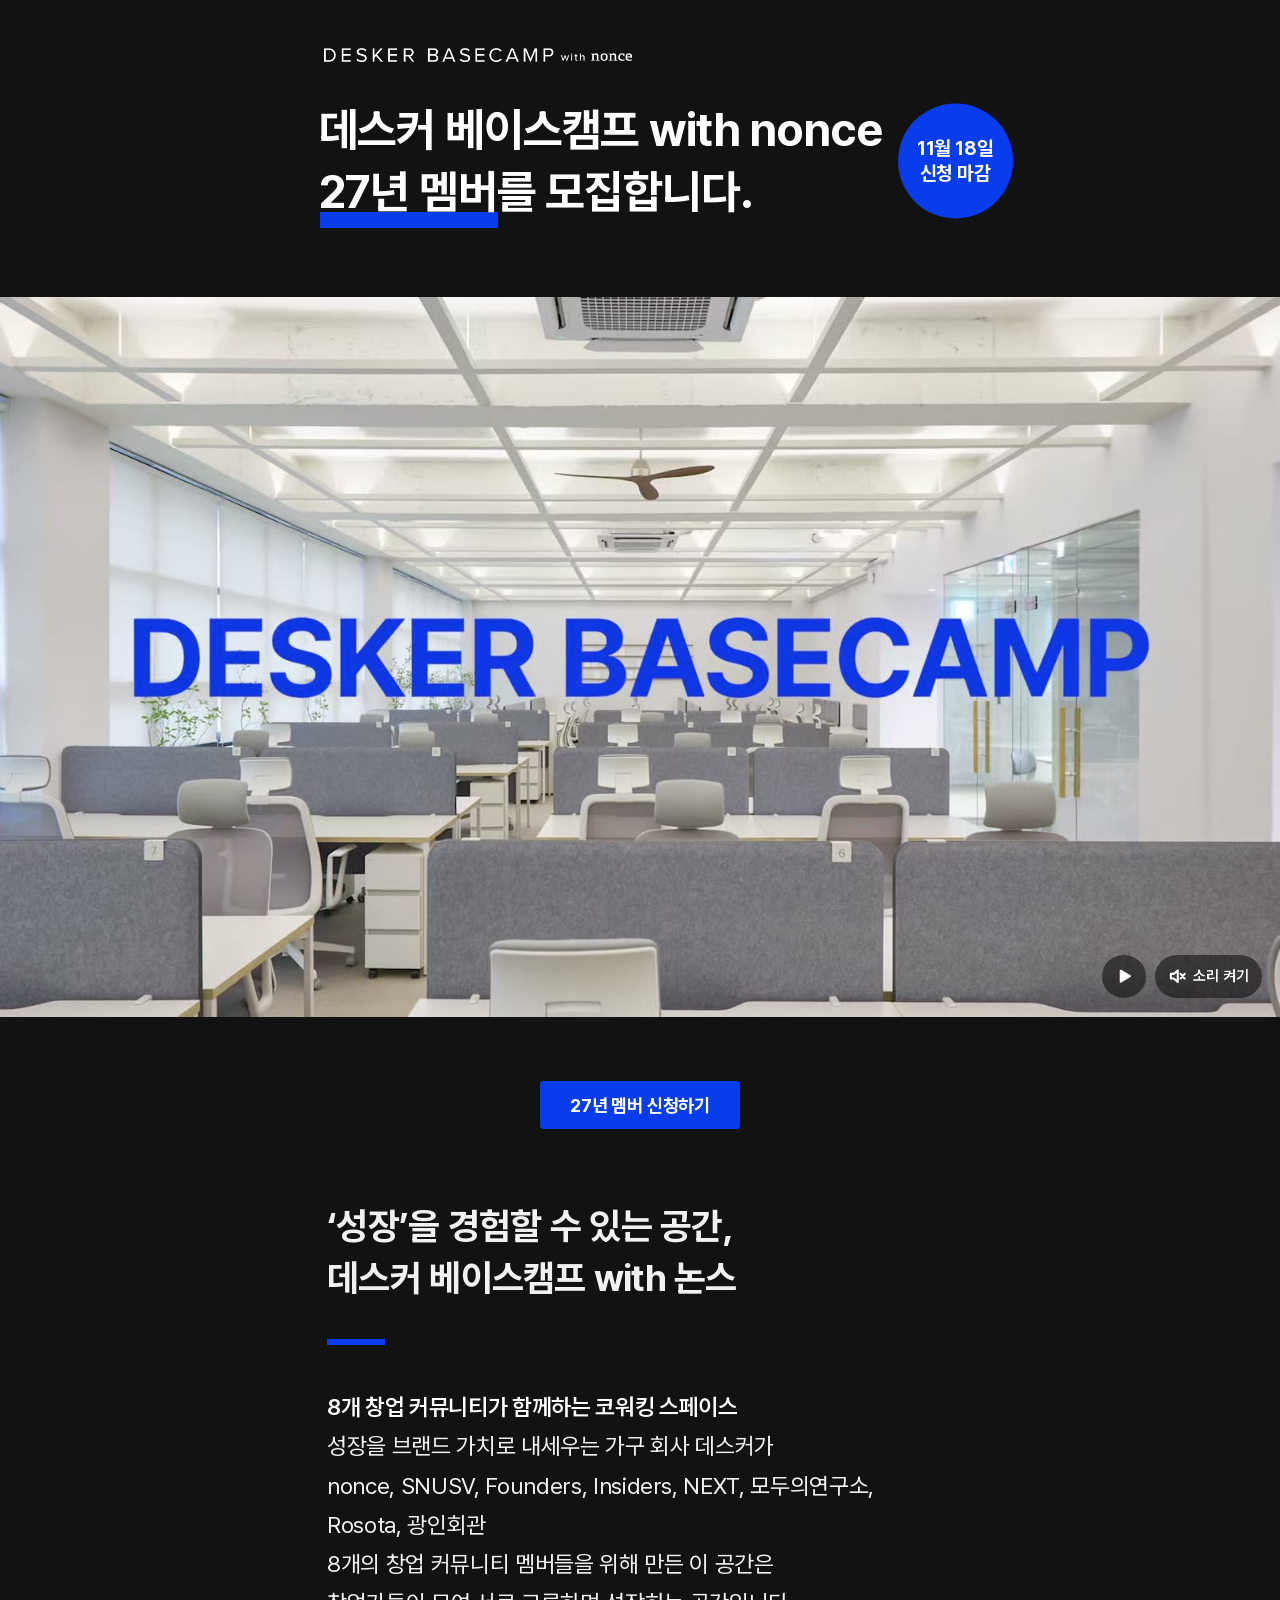
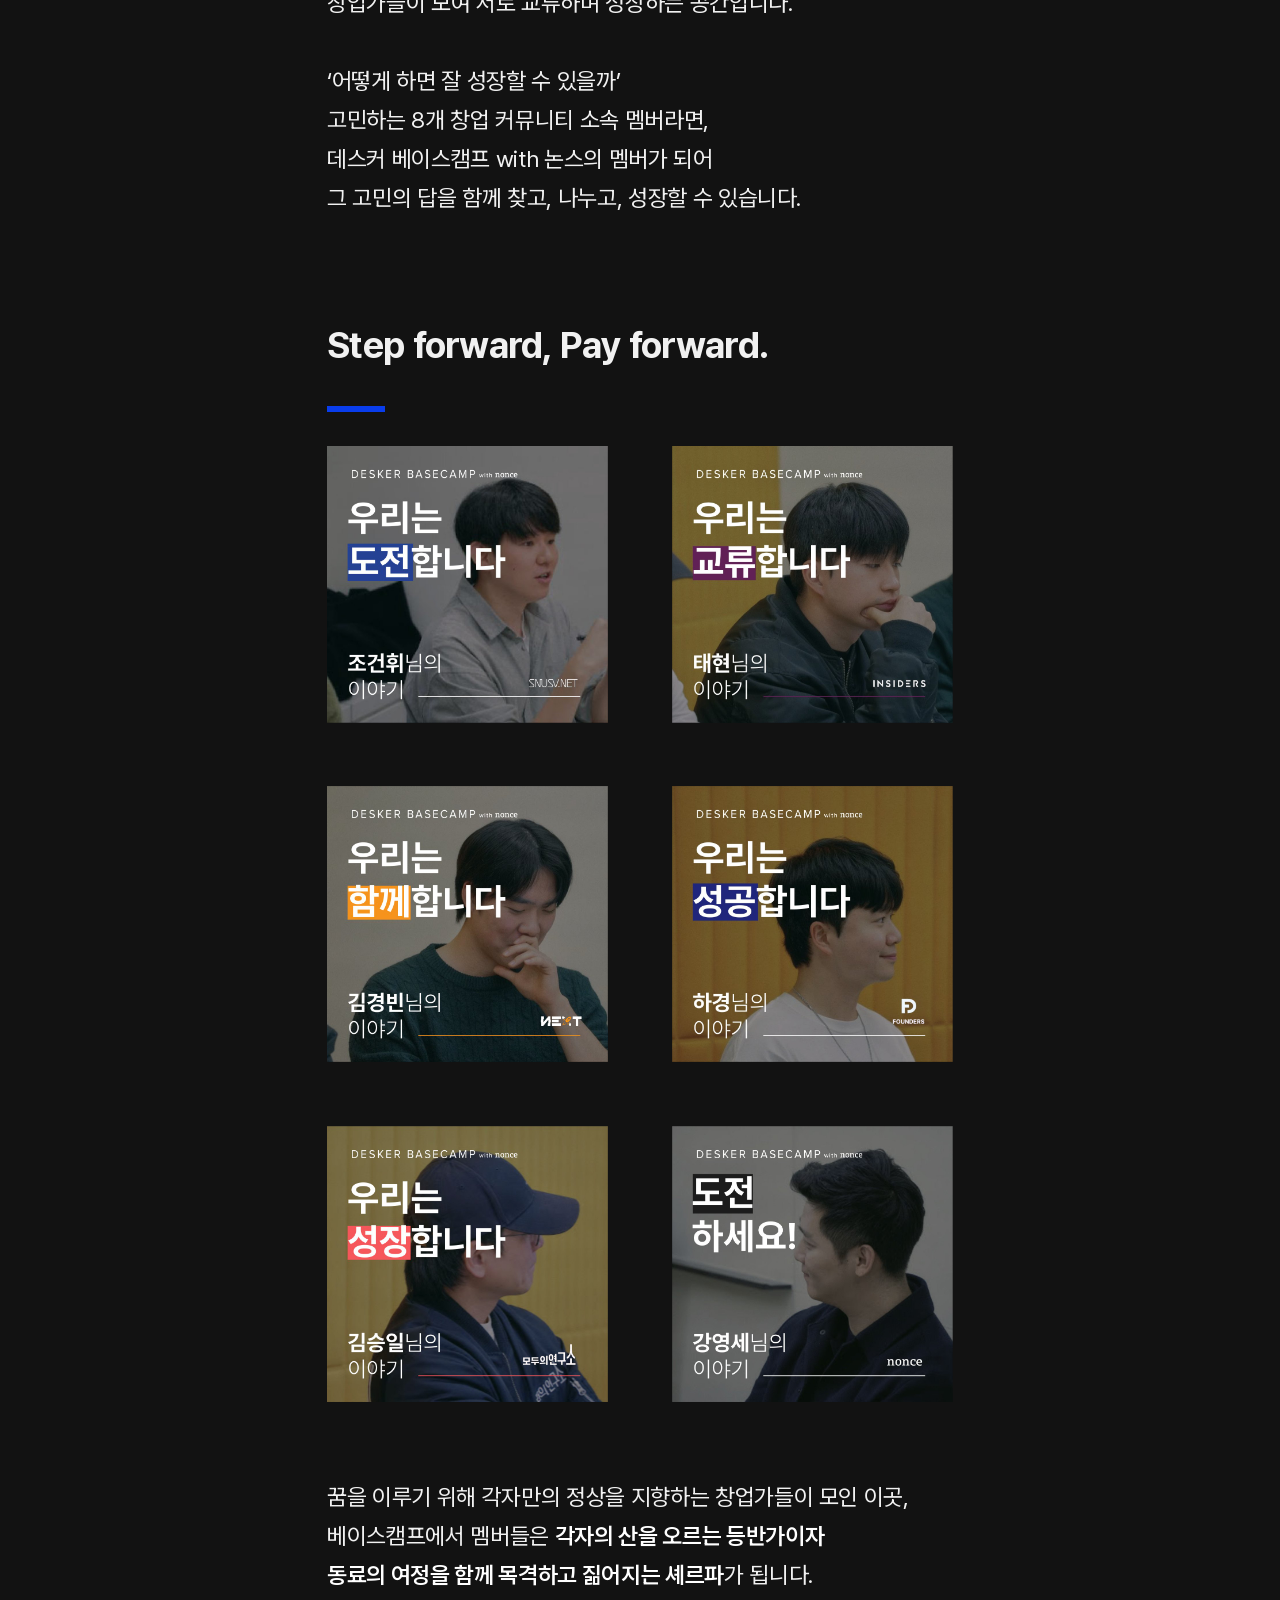
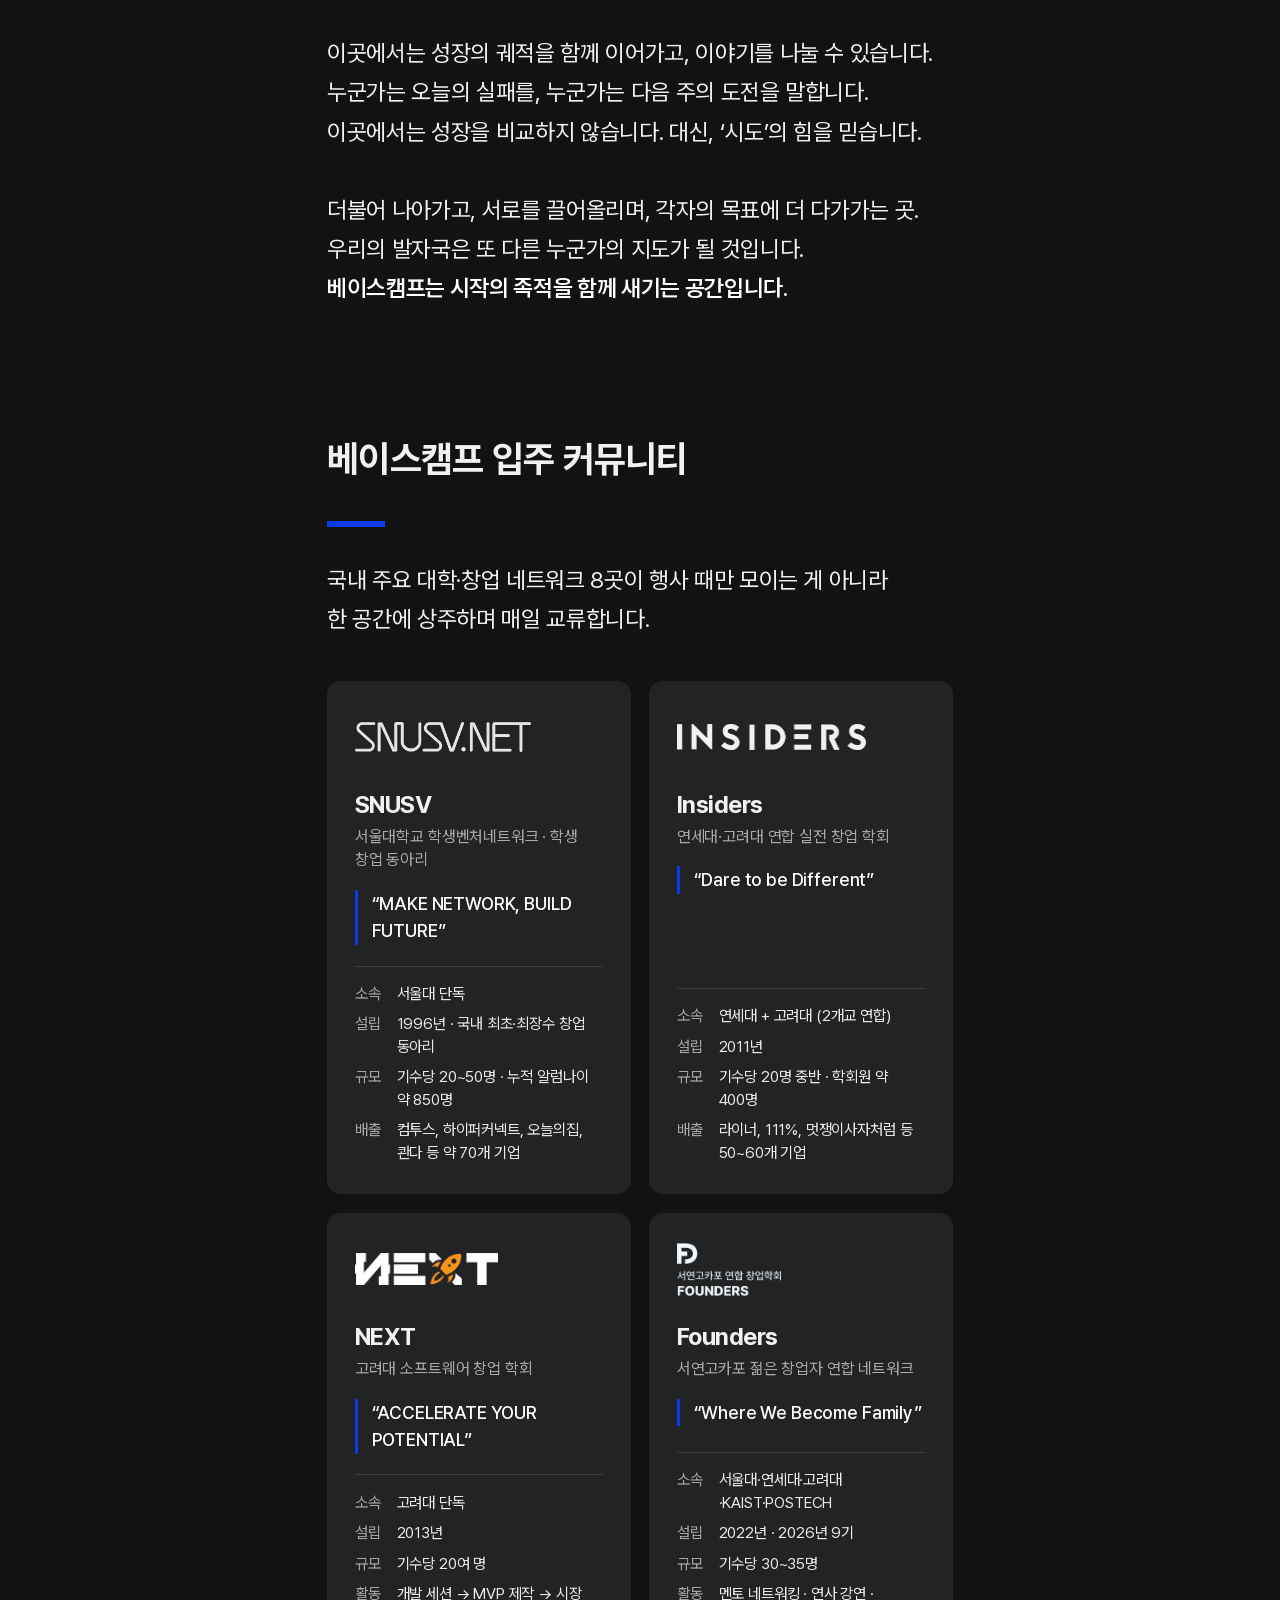
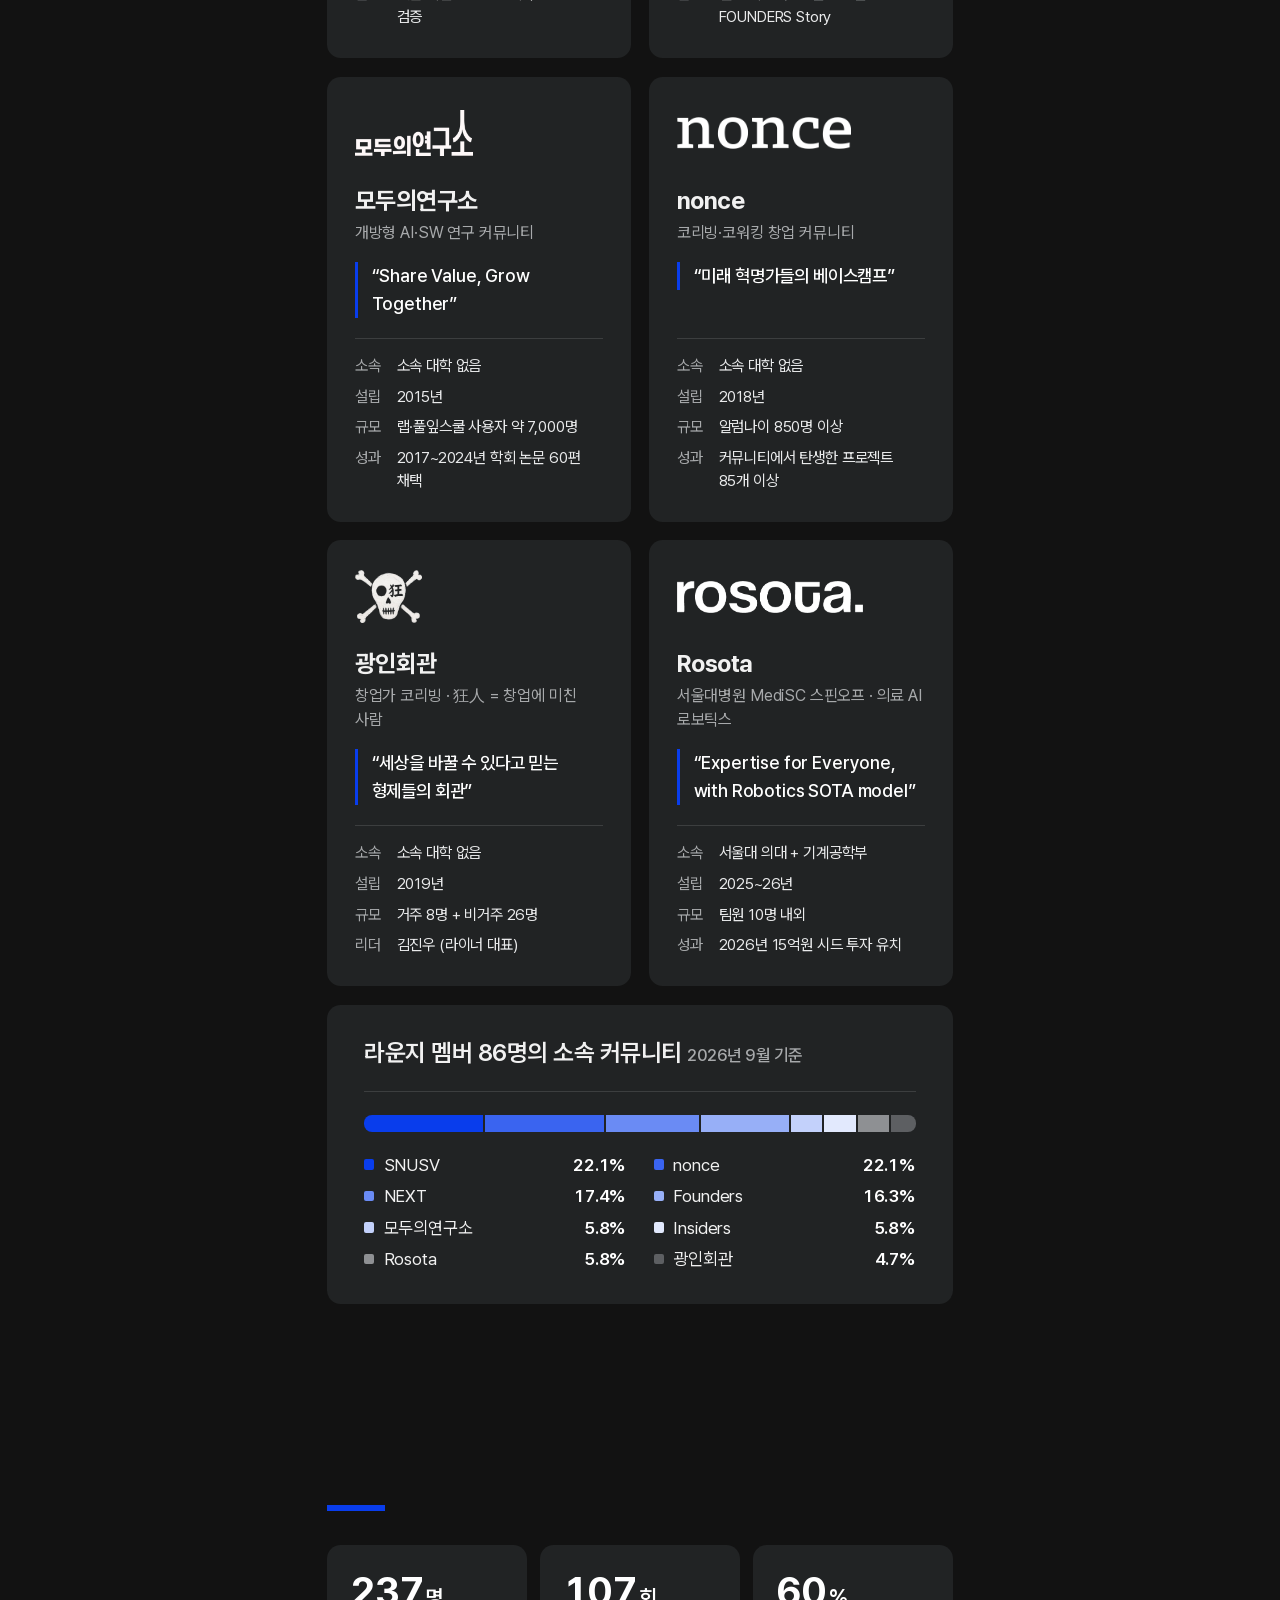
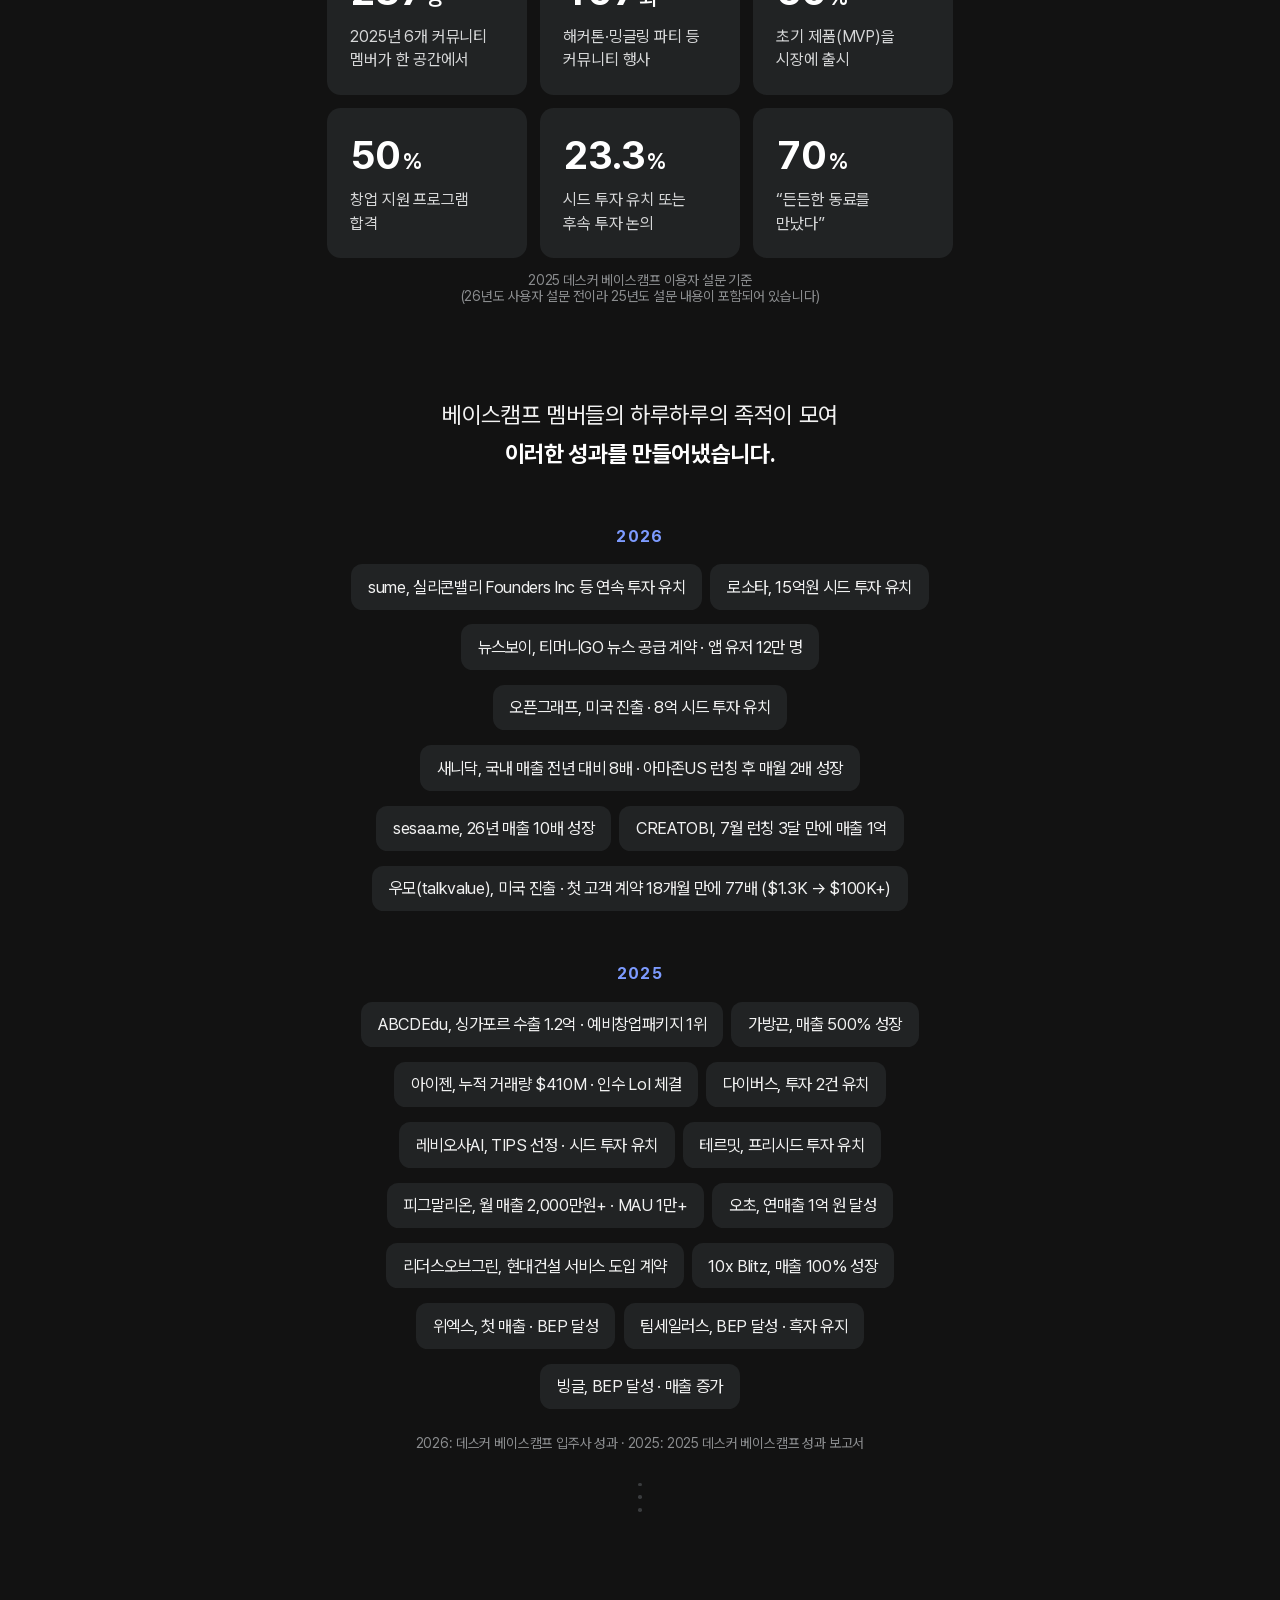
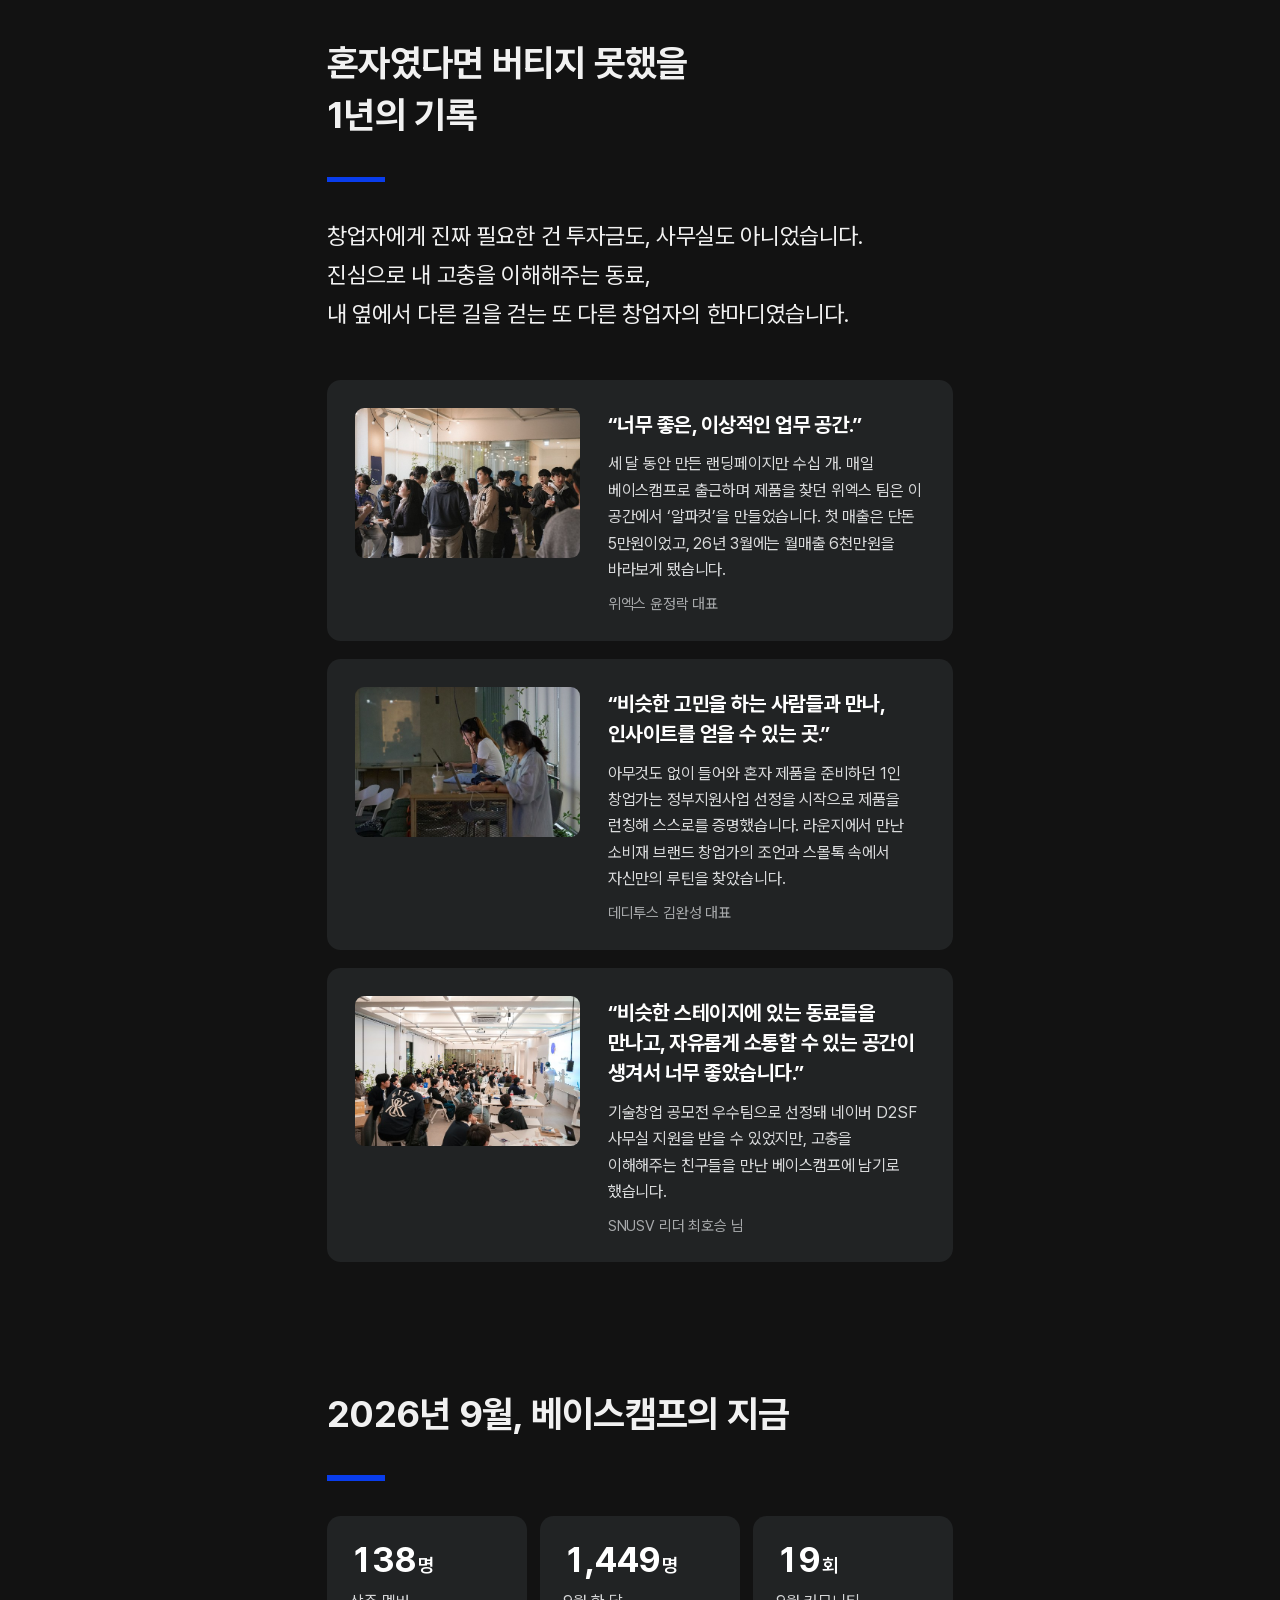
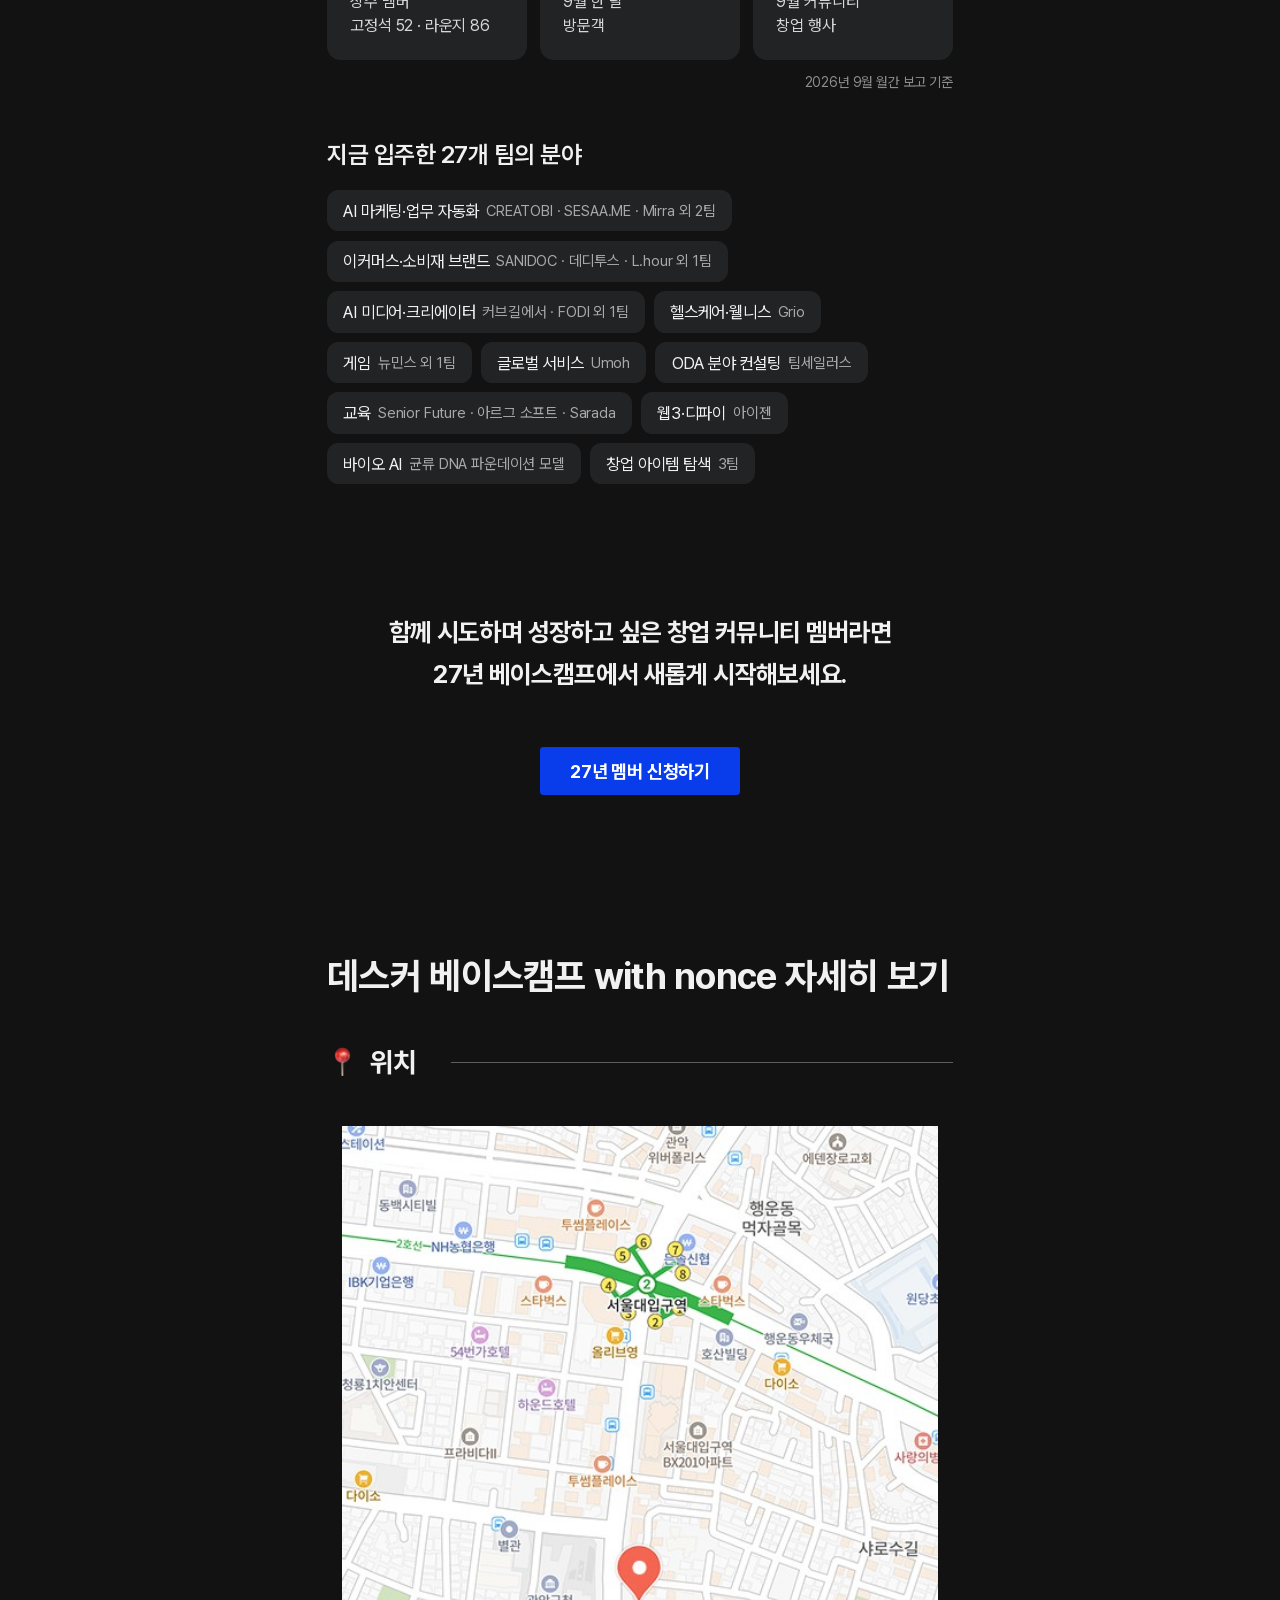
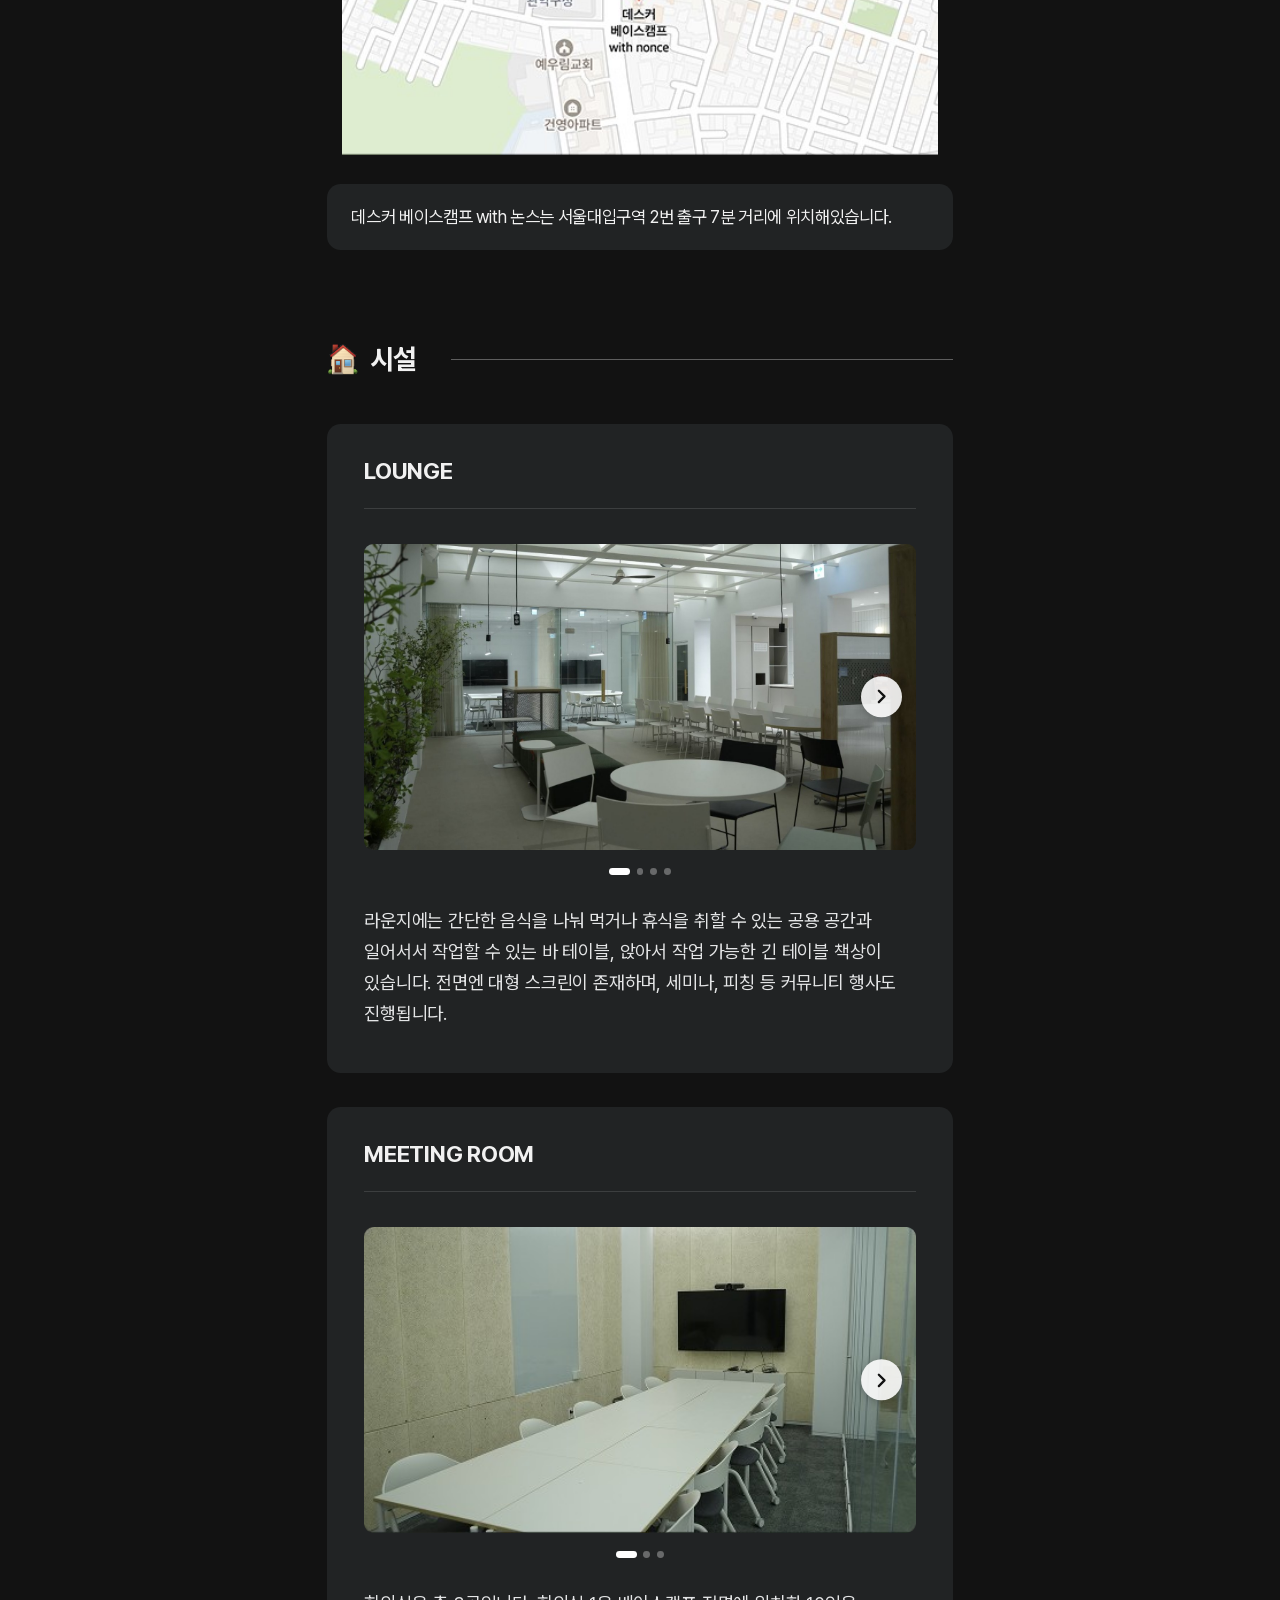
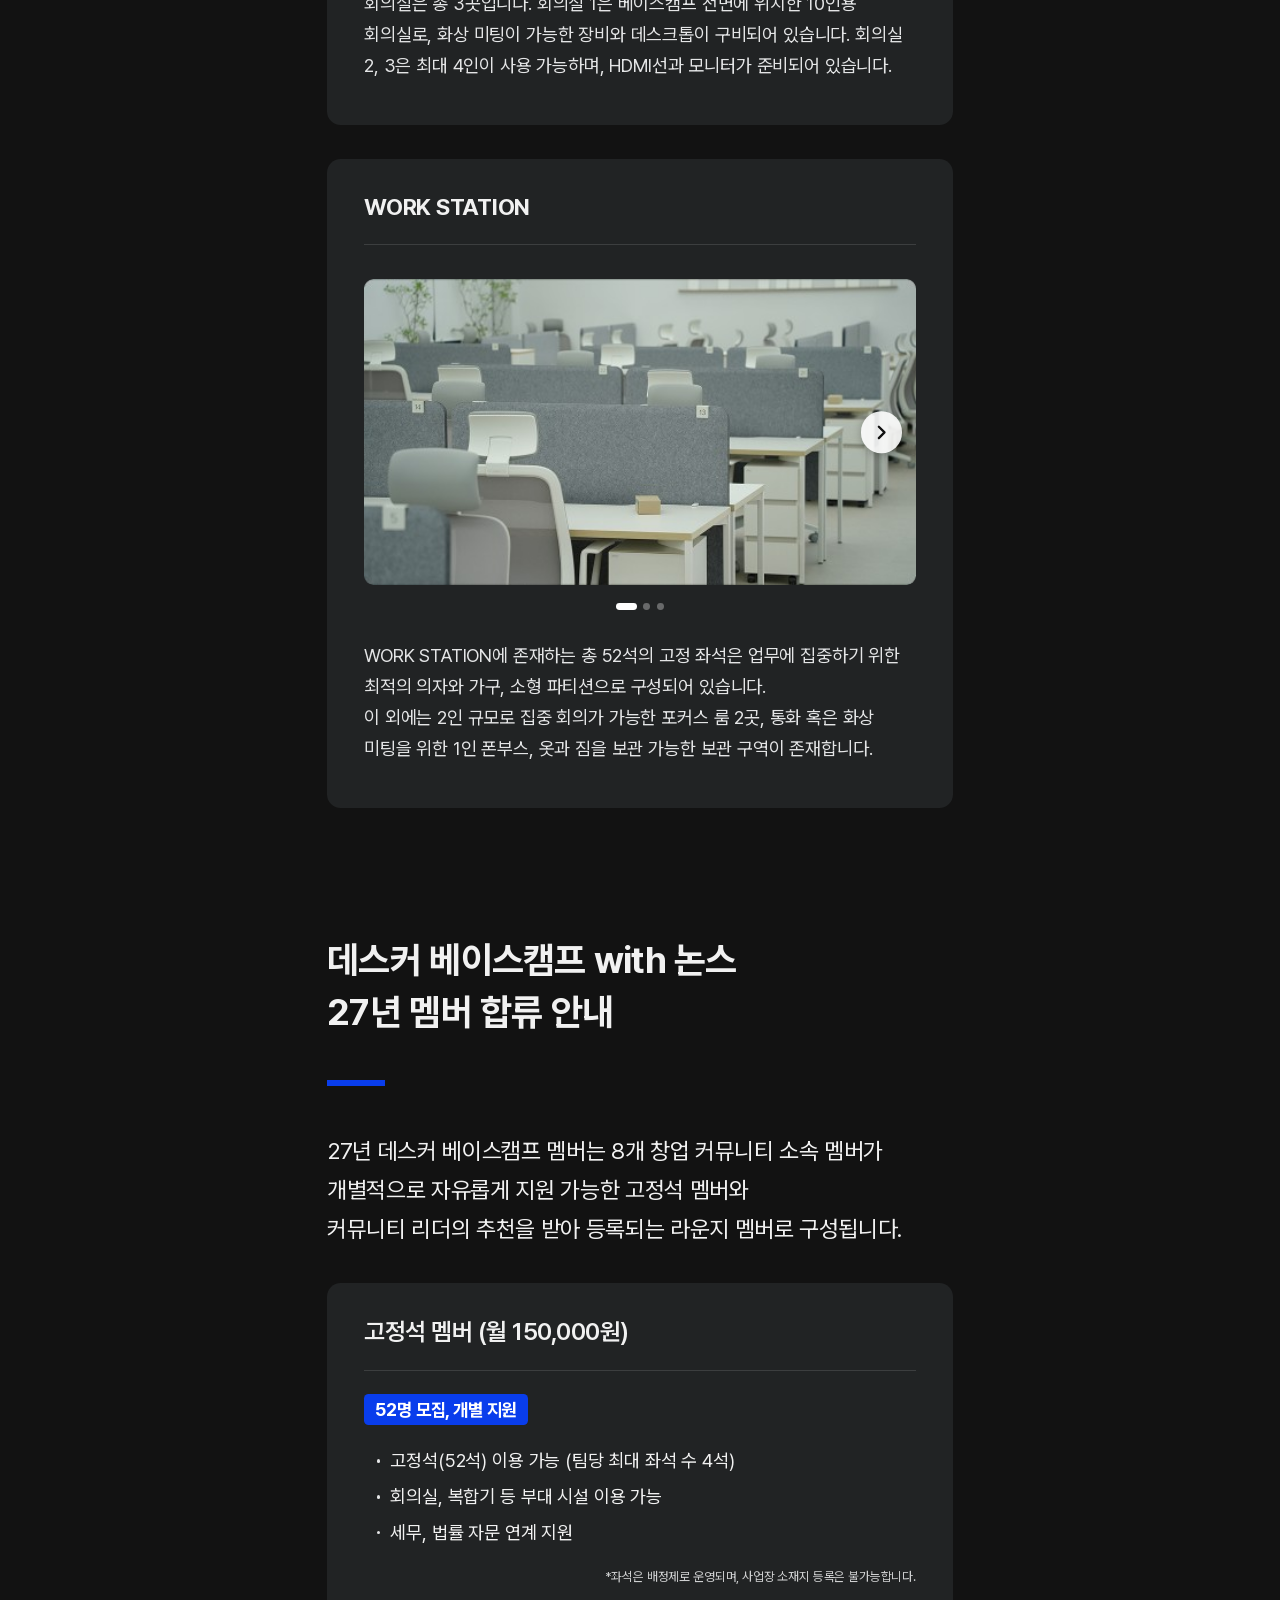
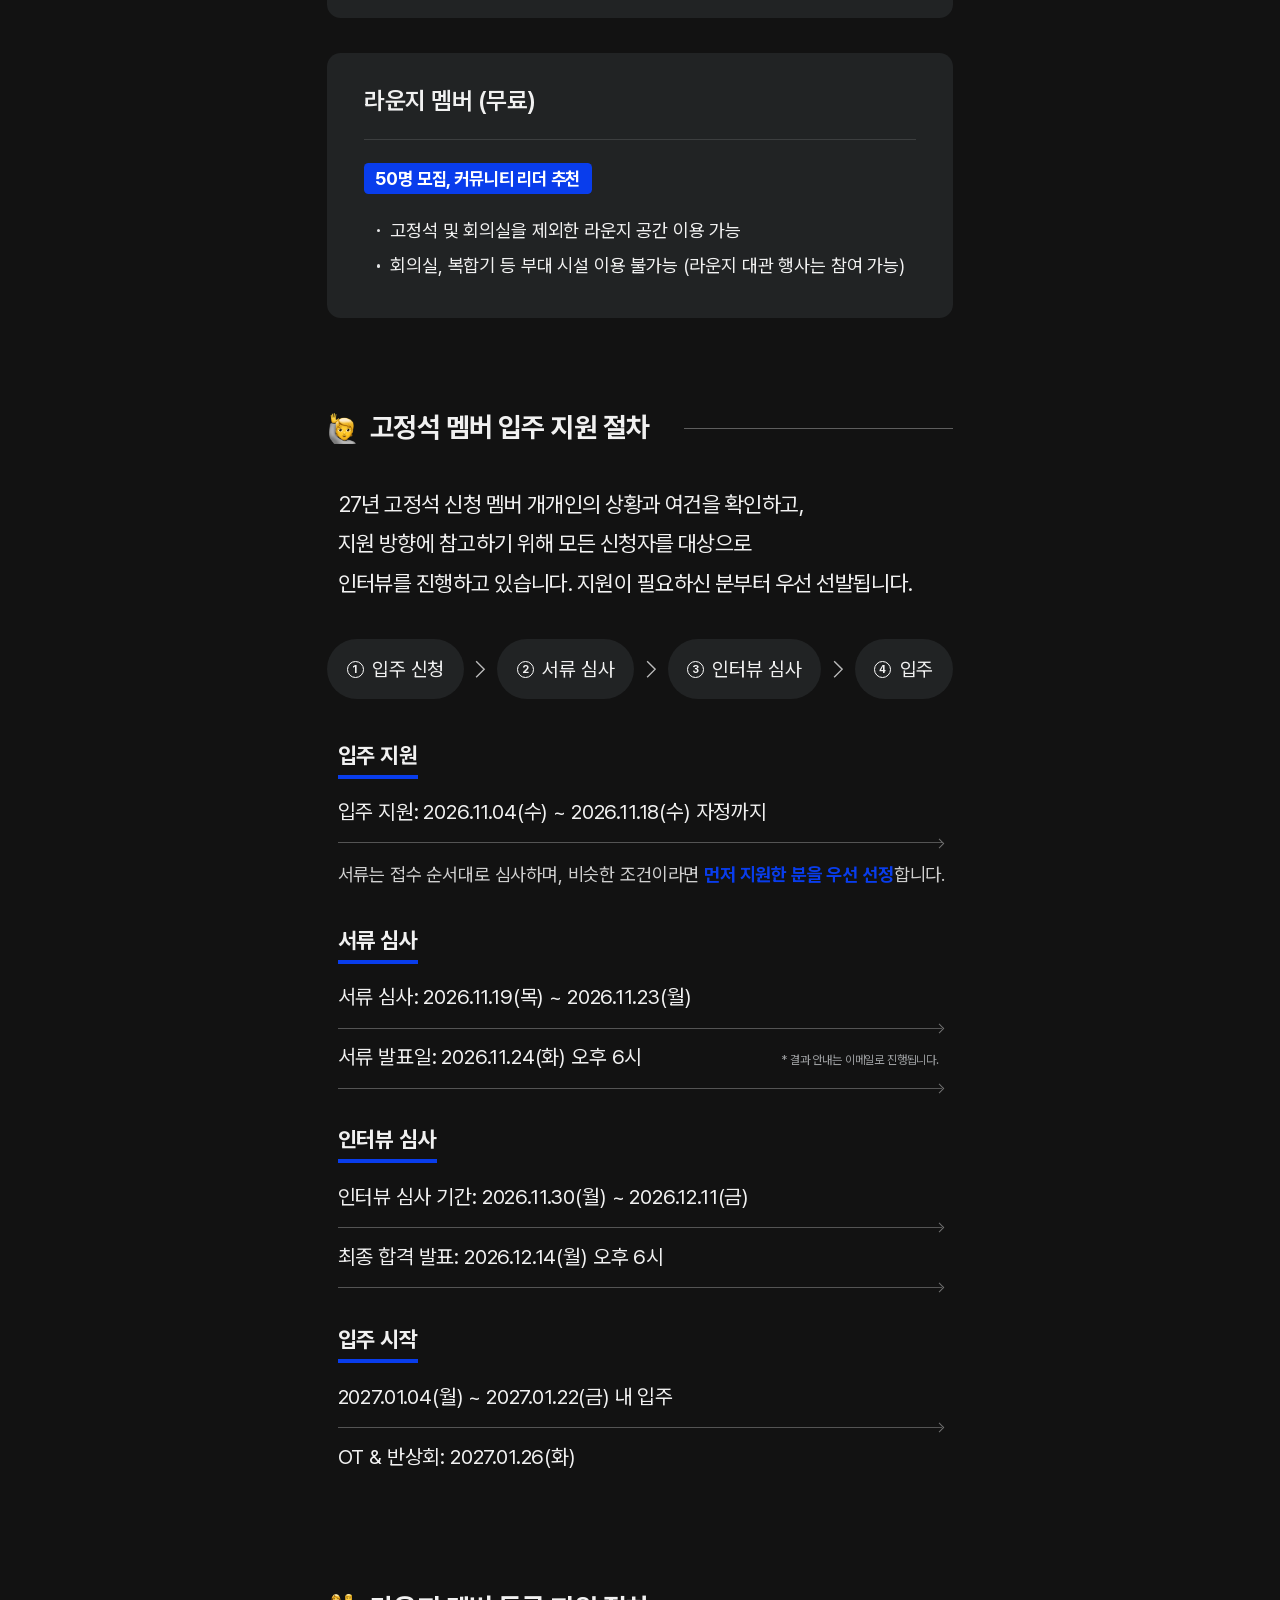
==== commit a38bd665: "Fix clear typos and spacing across the site Only unambiguous 맞춤법/띄어쓰기/조사 fixes from the site review," ====
--- a/basecamp/index.html
+++ b/basecamp/index.html
@@ -402,12 +402,12 @@
   <h2 class="t32 rv">Step forward, Pay forward.</h2>
   <div class="bar rv"></div>
   <div class="stories">
-    <img class="rv" src="img/story1.jpg" alt="우리는 도전합니다 — 조건휘님의 이야기 (SNUSV)" loading="lazy">
-    <img class="rv" src="img/story2.jpg" alt="우리는 교류합니다 — 태현님의 이야기 (INSIDERS)" loading="lazy">
-    <img class="rv" src="img/story3.jpg" alt="우리는 함께합니다 — 김경빈님의 이야기 (NEXT)" loading="lazy">
-    <img class="rv" src="img/story4.jpg" alt="우리는 성공합니다 — 하경님의 이야기 (FOUNDERS)" loading="lazy">
-    <img class="rv" src="img/story5.jpg" alt="우리는 성장합니다 — 김승일님의 이야기 (모두의연구소)" loading="lazy">
-    <img class="rv" src="img/story6.jpg" alt="도전하세요! — 강영세님의 이야기 (nonce)" loading="lazy">
+    <img class="rv" src="img/story1.jpg" alt="우리는 도전합니다 — 조건휘 님의 이야기 (SNUSV)" loading="lazy">
+    <img class="rv" src="img/story2.jpg" alt="우리는 교류합니다 — 태현 님의 이야기 (INSIDERS)" loading="lazy">
+    <img class="rv" src="img/story3.jpg" alt="우리는 함께합니다 — 김경빈 님의 이야기 (NEXT)" loading="lazy">
+    <img class="rv" src="img/story4.jpg" alt="우리는 성공합니다 — 하경 님의 이야기 (FOUNDERS)" loading="lazy">
+    <img class="rv" src="img/story5.jpg" alt="우리는 성장합니다 — 김승일 님의 이야기 (모두의연구소)" loading="lazy">
+    <img class="rv" src="img/story6.jpg" alt="도전하세요! — 강영세 님의 이야기 (nonce)" loading="lazy">
   </div>
   <div class="essay rv">
     <p class="p20">꿈을 이루기 위해 각자만의 정상을 지향하는 창업가들이 모인 이곳,<br>
@@ -448,7 +448,7 @@
     <div class="card stat"><b>70<small>%</small></b><span>“든든한 동료를<br> 만났다”</span></div>
   </div>
   <p class="src rv">2025 데스커 베이스캠프 이용자 설문 기준<br>(26년도 사용자 설문 전이라 25년도 설문 내용이 포함되어 있습니다)</p>
-  <p class="p20 lead rv">베이스캠프 멤버들의 하루, 하루의 족적이 모여<br> <b>이러한 성과를 만들어냈습니다.</b></p>
+  <p class="p20 lead rv">베이스캠프 멤버들의 하루하루의 족적이 모여<br> <b>이러한 성과를 만들어냈습니다.</b></p>
   <p class="yr rv">2026</p>
   <div class="chips rv">
     <div><span>sume, 실리콘밸리 Founders Inc 등 연속 투자 유치</span><span>로소타, 15억원 시드 투자 유치</span></div>
@@ -481,7 +481,7 @@
     <article class="card qt rv">
       <img src="img/rec3.jpg" alt="베이스캠프 밍글링 파티" loading="lazy">
       <blockquote>“너무 좋은, 이상적인 업무 공간.”</blockquote>
-      <p>세 달 동안 만든 랜딩페이지만 수십 개. 매일 베이스캠프로 출근하며 제품을 찾던 위엑스팀은 이 공간에서 ‘알파컷’을 만들었습니다. 첫 매출은 단돈 5만원이었고, 26년 3월에는 월매출 6천만원을 바라보게 됐습니다.</p>
+      <p>세 달 동안 만든 랜딩페이지만 수십 개. 매일 베이스캠프로 출근하며 제품을 찾던 위엑스 팀은 이 공간에서 ‘알파컷’을 만들었습니다. 첫 매출은 단돈 5만원이었고, 26년 3월에는 월매출 6천만원을 바라보게 됐습니다.</p>
       <span class="who">위엑스 윤정락 대표</span>
     </article>
     <article class="card qt rv">
@@ -494,7 +494,7 @@
       <img src="img/rec5.jpg" alt="베이스캠프 커뮤니티 행사" loading="lazy">
       <blockquote>“비슷한 스테이지에 있는 동료들을 만나고,<br> 자유롭게 소통할 수 있는 공간이 생겨서 너무 좋았습니다.”</blockquote>
       <p>기술창업 공모전 우수팀으로 선정돼 네이버 D2SF 사무실 지원을 받을 수 있었지만, 고충을 이해해주는 친구들을 만난 베이스캠프에 남기로 했습니다.</p>
-      <span class="who">SNUSV 리더 최호승님</span>
+      <span class="who">SNUSV 리더 최호승 님</span>
     </article>
   </div>
 </section>
@@ -544,12 +544,12 @@
   <article class="card fac rv">
     <h3>LOUNGE</h3>
     <div class="car"><div class="car-track"><img src="img/hero.jpg" alt="라운지 전경" loading="lazy"><img src="img/lounge1.jpg" alt="라운지 소파 공간" loading="lazy"><img src="img/lounge2.jpg" alt="라운지 긴 테이블" loading="lazy"><img src="img/lounge3.jpg" alt="라운지 커뮤니티 행사" loading="lazy"></div></div>
-    <p>라운지에는 간단한 음식을 나눠먹거나 휴식을 취할 수 있는 공용 공간과 일어서서 작업할 수 있는 바 테이블, 앉아서 작업 가능한 긴 테이블 책상이 있습니다. 전면엔 대형 스크린이 존재하며, 세미나, 피칭 등 커뮤니티 행사도 진행됩니다.</p>
+    <p>라운지에는 간단한 음식을 나눠 먹거나 휴식을 취할 수 있는 공용 공간과 일어서서 작업할 수 있는 바 테이블, 앉아서 작업 가능한 긴 테이블 책상이 있습니다. 전면엔 대형 스크린이 존재하며, 세미나, 피칭 등 커뮤니티 행사도 진행됩니다.</p>
   </article>
   <article class="card fac rv">
     <h3>MEETING ROOM</h3>
     <div class="car"><div class="car-track"><img src="img/meeting1.jpg" alt="회의실 1" loading="lazy"><img src="img/meeting2.jpg" alt="회의실 2" loading="lazy"><img src="img/meeting3.jpg" alt="회의실 3" loading="lazy"></div></div>
-    <p>회의실은 총 3곳입니다. 회의실 1은 베이스캠프 전면에 위치한 10인용 회의실로, 화상 미팅이 가능한 장비와 데스크탑이 구비되어 있습니다. 회의실 2, 3은 최대 4인이 사용 가능하며, HDMI선과 모니터가 준비되어 있습니다.</p>
+    <p>회의실은 총 3곳입니다. 회의실 1은 베이스캠프 전면에 위치한 10인용 회의실로, 화상 미팅이 가능한 장비와 데스크톱이 구비되어 있습니다. 회의실 2, 3은 최대 4인이 사용 가능하며, HDMI선과 모니터가 준비되어 있습니다.</p>
   </article>
   <article class="card fac rv">
     <h3>WORK STATION</h3>
@@ -567,7 +567,7 @@
     <h3 class="chd">고정석 멤버 (월 150,000원)</h3>
     <span class="badge">52명 모집, 개별 지원</span>
     <ul><li>고정석(52석) 이용 가능 (팀당 최대 좌석 수 4석)</li><li>회의실, 복합기 등 부대 시설 이용 가능</li><li>세무, 법률 자문 연계 지원</li></ul>
-    <p class="note">*좌석은 배정제로 운영되며, 사업장소재지 등록은 불가능합니다.</p>
+    <p class="note">*좌석은 배정제로 운영되며, 사업장 소재지 등록은 불가능합니다.</p>
   </article>
   <article class="card mem rv">
     <h3 class="chd">라운지 멤버 (무료)</h3>
@@ -585,22 +585,22 @@
     <span><i>3</i>인터뷰 심사</span><svg viewBox="0 0 9 16" fill="none" stroke="#bbb" stroke-width="1.2"><path d="M1 1l7 7-7 7"/></svg>
     <span><i>4</i>입주</span>
   </div>
-  <div class="stage rv"><h4>입주 지원</h4><div class="ln"><span>입주 지원 :&nbsp; 2026.11.04(수) ~ 2026.11.18(수) 자정까지</span></div><p class="note">서류는 접수 순서대로 심사하며, 비슷한 조건이라면 <b>먼저 지원한 분을 우선 선정</b>합니다.</p></div>
-  <div class="stage rv"><h4>서류 심사</h4><div class="ln"><span>서류 심사 :&nbsp; 2026.11.19(목) ~ 2026.11.23(월)</span></div><div class="ln"><span>서류 발표일 :&nbsp; 2026.11.24(화) 오후 6시</span><small>* 결과 안내는 이메일로 진행됩니다.</small></div></div>
-  <div class="stage rv"><h4>인터뷰 심사</h4><div class="ln"><span>인터뷰 심사 기간 :&nbsp; 2026.11.30(월) ~ 2026.12.11(금)</span></div><div class="ln"><span>최종 합격 발표 :&nbsp; 2026.12.14(월) 오후 6시</span></div></div>
-  <div class="stage rv"><h4>입주 시작</h4><div class="ln"><span>2027.01.04(월) ~ 2027.01.22(금) 내 입주</span></div><div class="ln last"><span>OT &amp; 반상회 :&nbsp; 2027.01.26(화)</span></div></div>
+  <div class="stage rv"><h4>입주 지원</h4><div class="ln"><span>입주 지원: 2026.11.04(수) ~ 2026.11.18(수) 자정까지</span></div><p class="note">서류는 접수 순서대로 심사하며, 비슷한 조건이라면 <b>먼저 지원한 분을 우선 선정</b>합니다.</p></div>
+  <div class="stage rv"><h4>서류 심사</h4><div class="ln"><span>서류 심사: 2026.11.19(목) ~ 2026.11.23(월)</span></div><div class="ln"><span>서류 발표일: 2026.11.24(화) 오후 6시</span><small>* 결과 안내는 이메일로 진행됩니다.</small></div></div>
+  <div class="stage rv"><h4>인터뷰 심사</h4><div class="ln"><span>인터뷰 심사 기간: 2026.11.30(월) ~ 2026.12.11(금)</span></div><div class="ln"><span>최종 합격 발표: 2026.12.14(월) 오후 6시</span></div></div>
+  <div class="stage rv"><h4>입주 시작</h4><div class="ln"><span>2027.01.04(월) ~ 2027.01.22(금) 내 입주</span></div><div class="ln last"><span>OT &amp; 반상회: 2027.01.26(화)</span></div></div>
 </section>
 
 <section class="col lounge">
   <h3 class="h-sec rv"><img class="ico" src="img/ic_pair.png" alt="">라운지 멤버 등록 지원 절차</h3>
-  <p class="p20 rv">라운지 멤버는 각 커뮤니티 리더와 협의 하에 등록됩니다.<br> 11월중 커뮤니티별로 신청 안내가 진행될 예정입니다.</p>
+  <p class="p20 rv">라운지 멤버는 각 커뮤니티 리더와 협의하에 등록됩니다.<br> 11월 중 커뮤니티별로 신청 안내가 진행될 예정입니다.</p>
 </section>
 
 <section class="col faq">
   <h3 class="h-sec rv"><img class="ico" src="img/ic_search.png" alt="">FAQ</h3>
   <div class="car car-faq rv" data-name="FAQ"><div class="car-track">
   <article class="card qa"><h4>입주는 언제부터 가능한가요?</h4><p>입주는 2027년 1월 4일부터 1월 22일까지 약 3주간 진행될 예정입니다.<br> 지문 등록 및 커뮤니티 이용에 관한 온보딩을 위해 1월 26일(화) OT &amp; 반상회에 꼭 참여해주세요!</p></article>
-  <article class="card qa"><h4>주차가 가능한가요?</h4><p>고정석 사용자 및 초청 연사 한정 한시간 무료주차권 발급해 드립니다.</p></article>
+  <article class="card qa"><h4>주차가 가능한가요?</h4><p>고정석 사용자 및 초청 연사 한정 1시간 무료 주차권 발급해 드립니다.</p></article>
   <article class="card qa"><h4>8개 커뮤니티 멤버만 들어갈 수 있나요?</h4><p>네, 맞습니다. 8개 커뮤니티 기존 멤버가 아니신 경우 지원하실 수 없습니다.</p></article>
   <article class="card qa"><h4>모집 기간이 지나도 지원할 수 있나요?</h4><p>퇴실자가 생기면 상시로 지원을 받고 있습니다. 카톡 채널로 문의해 주세요.</p></article>
   </div></div>
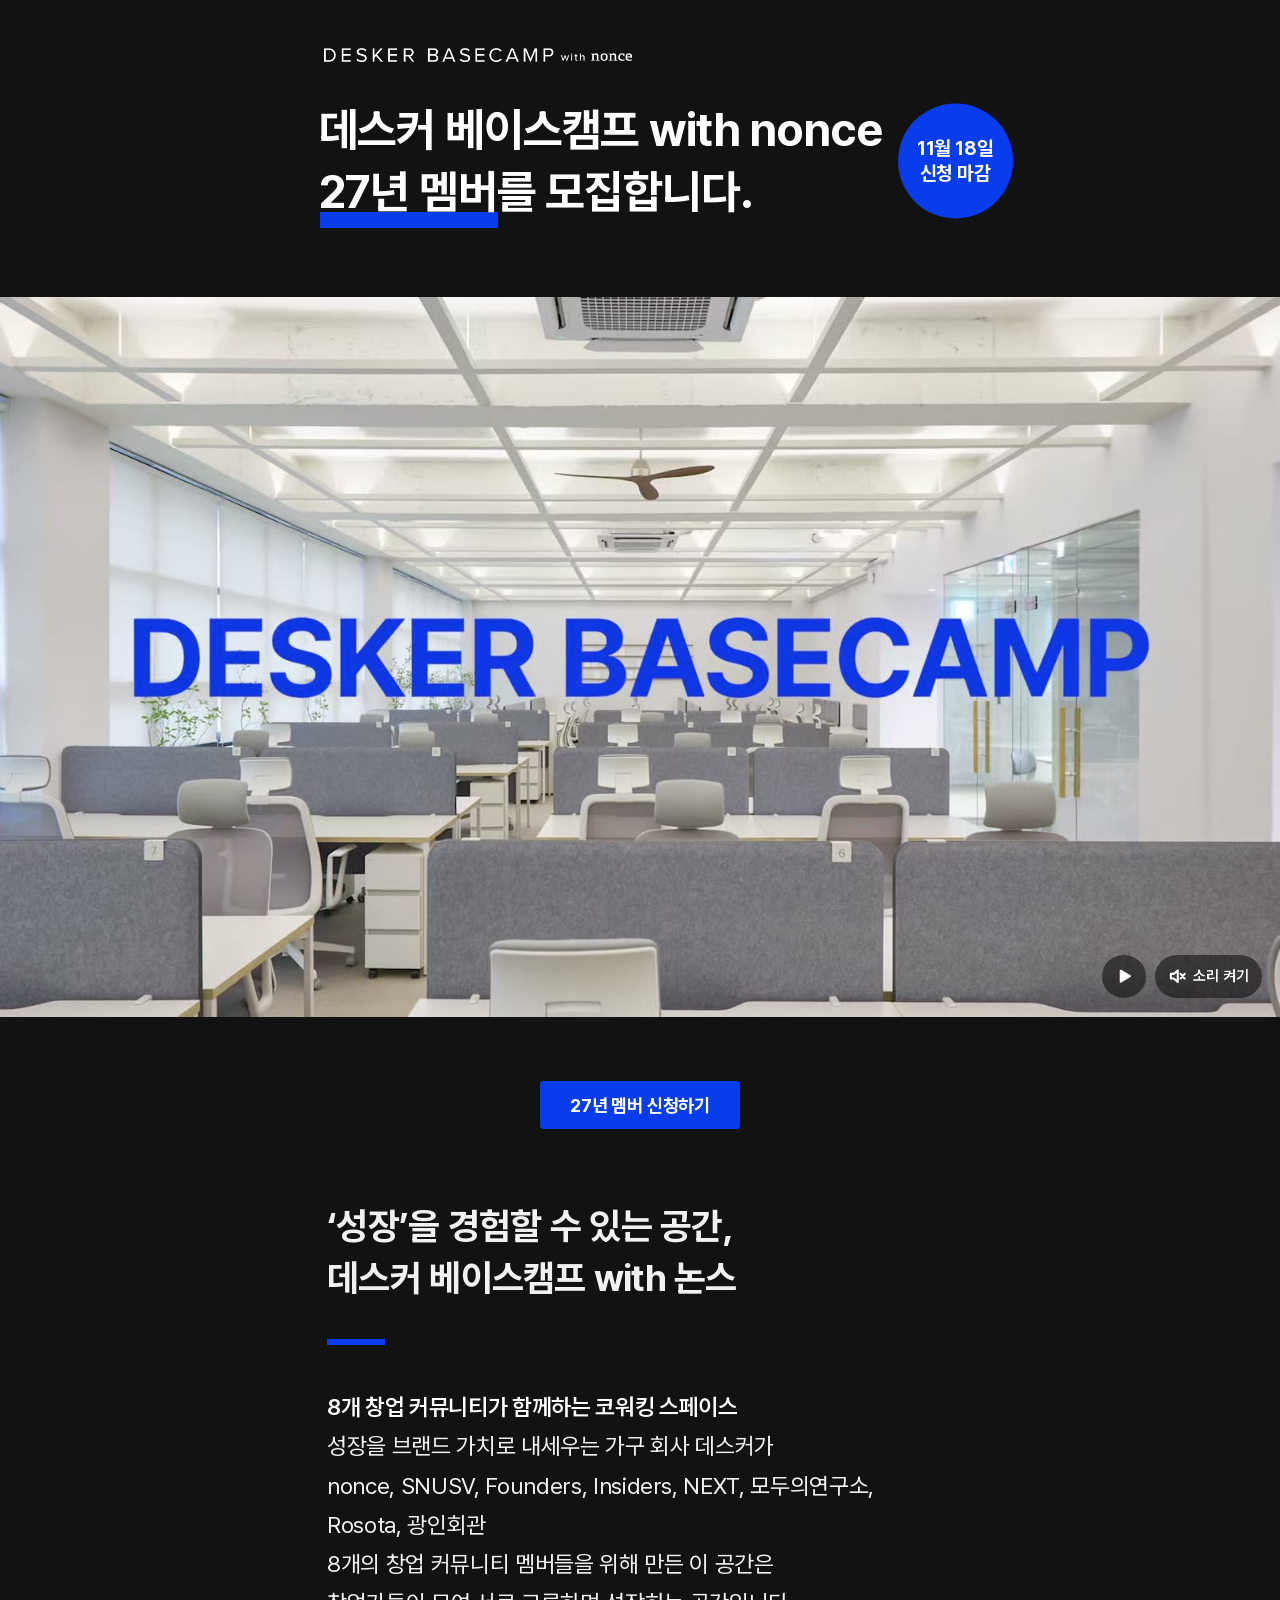
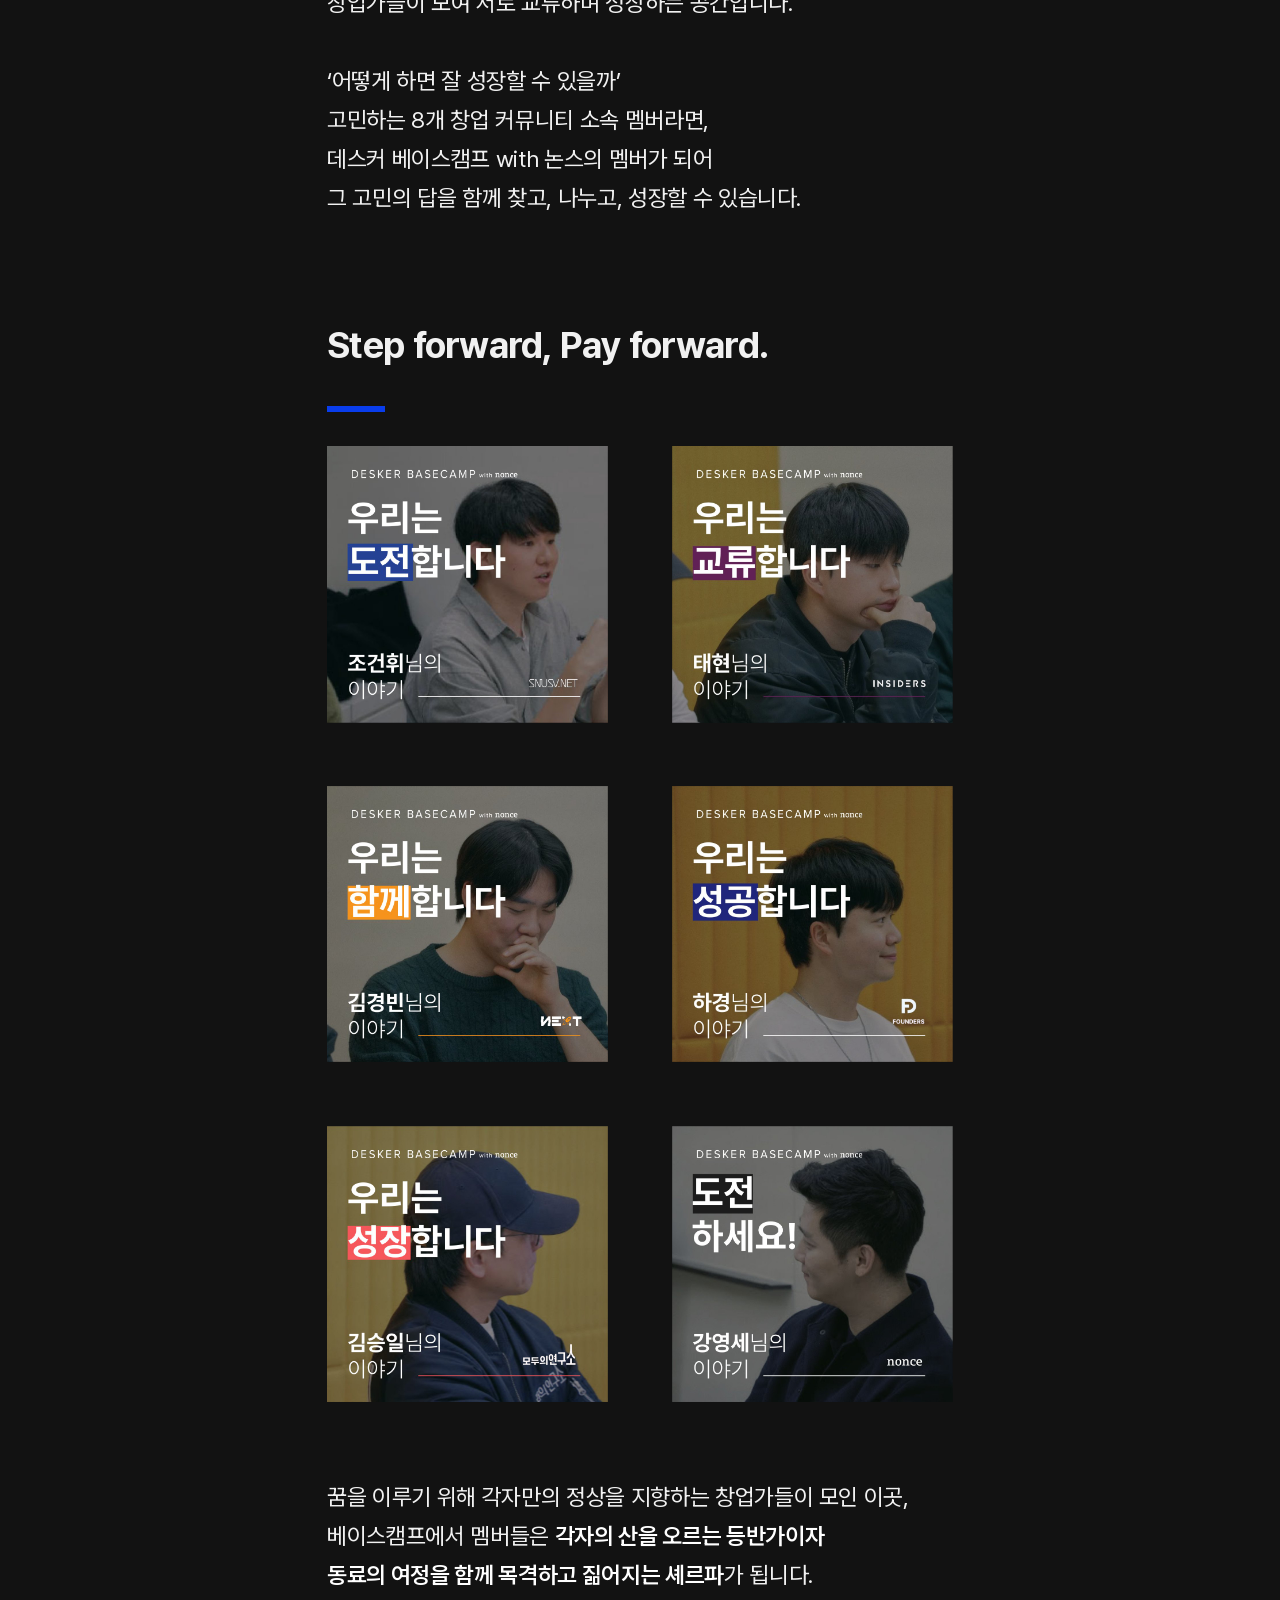
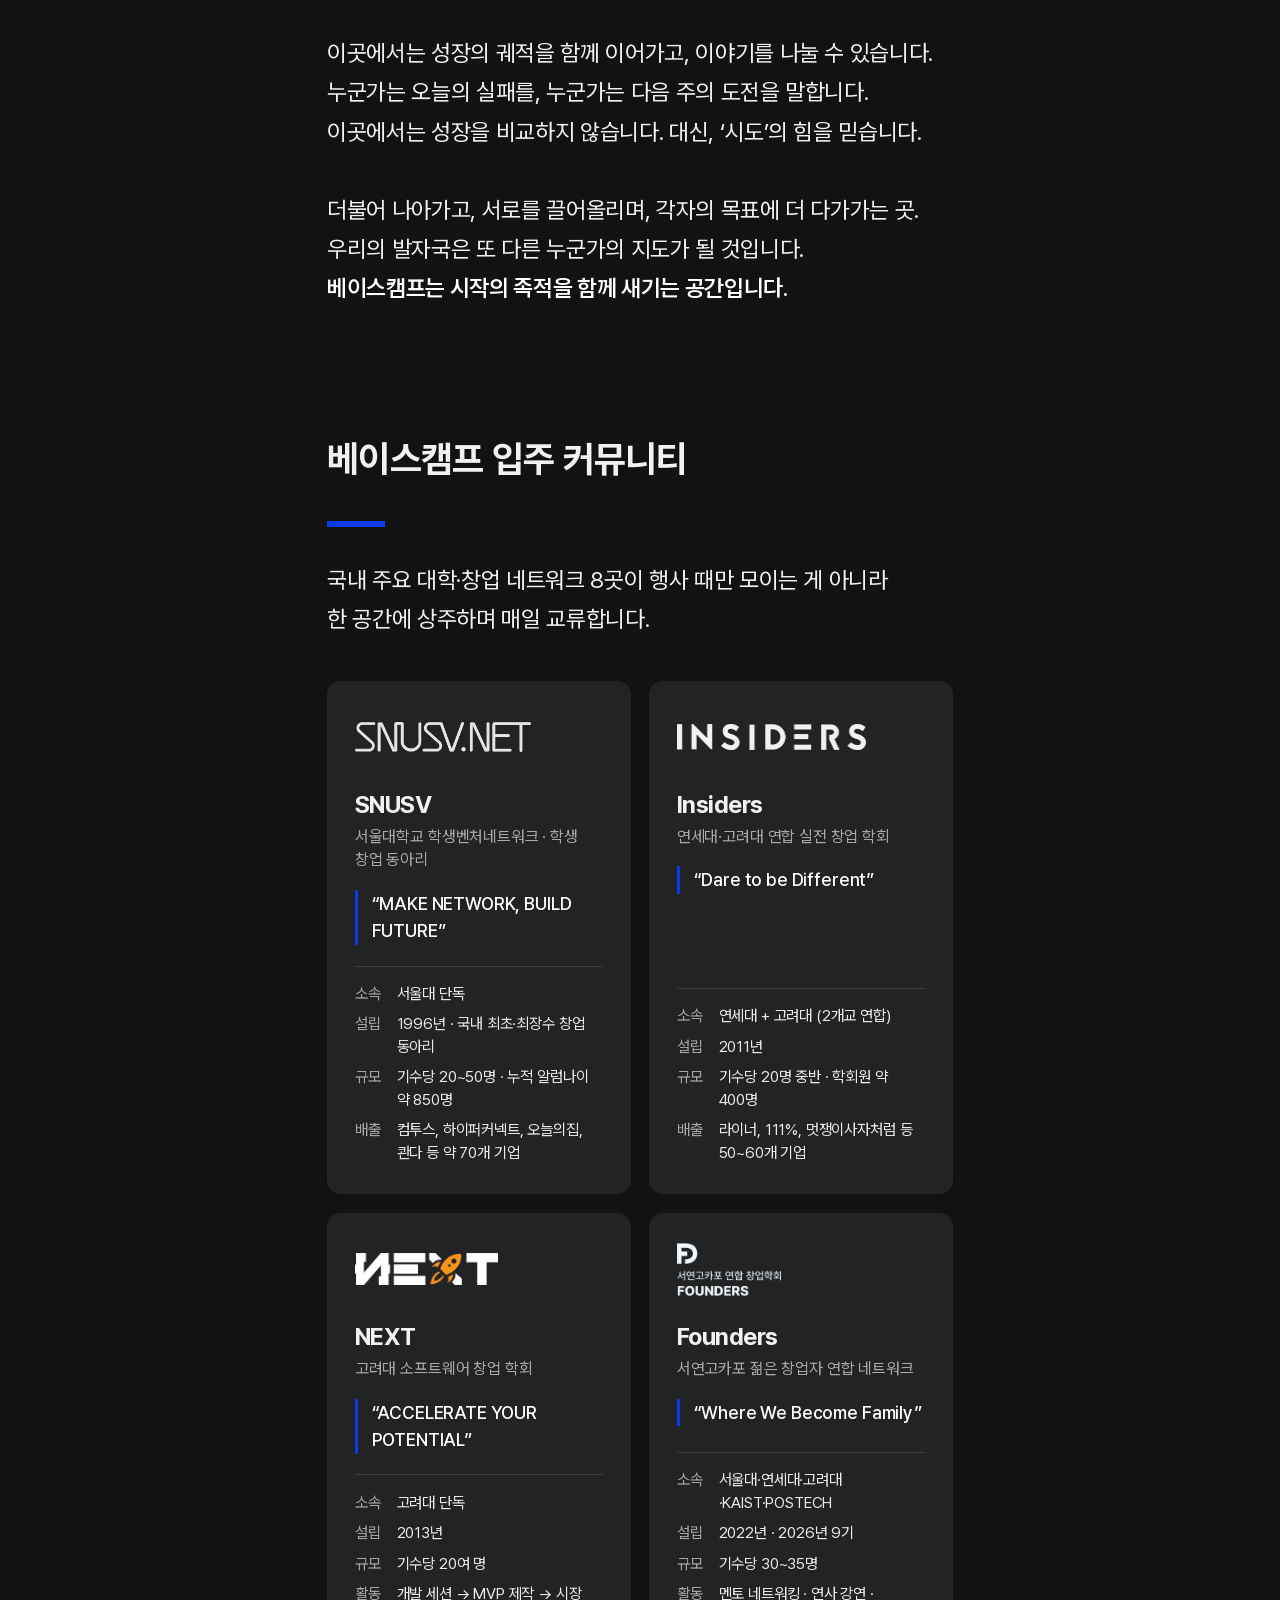
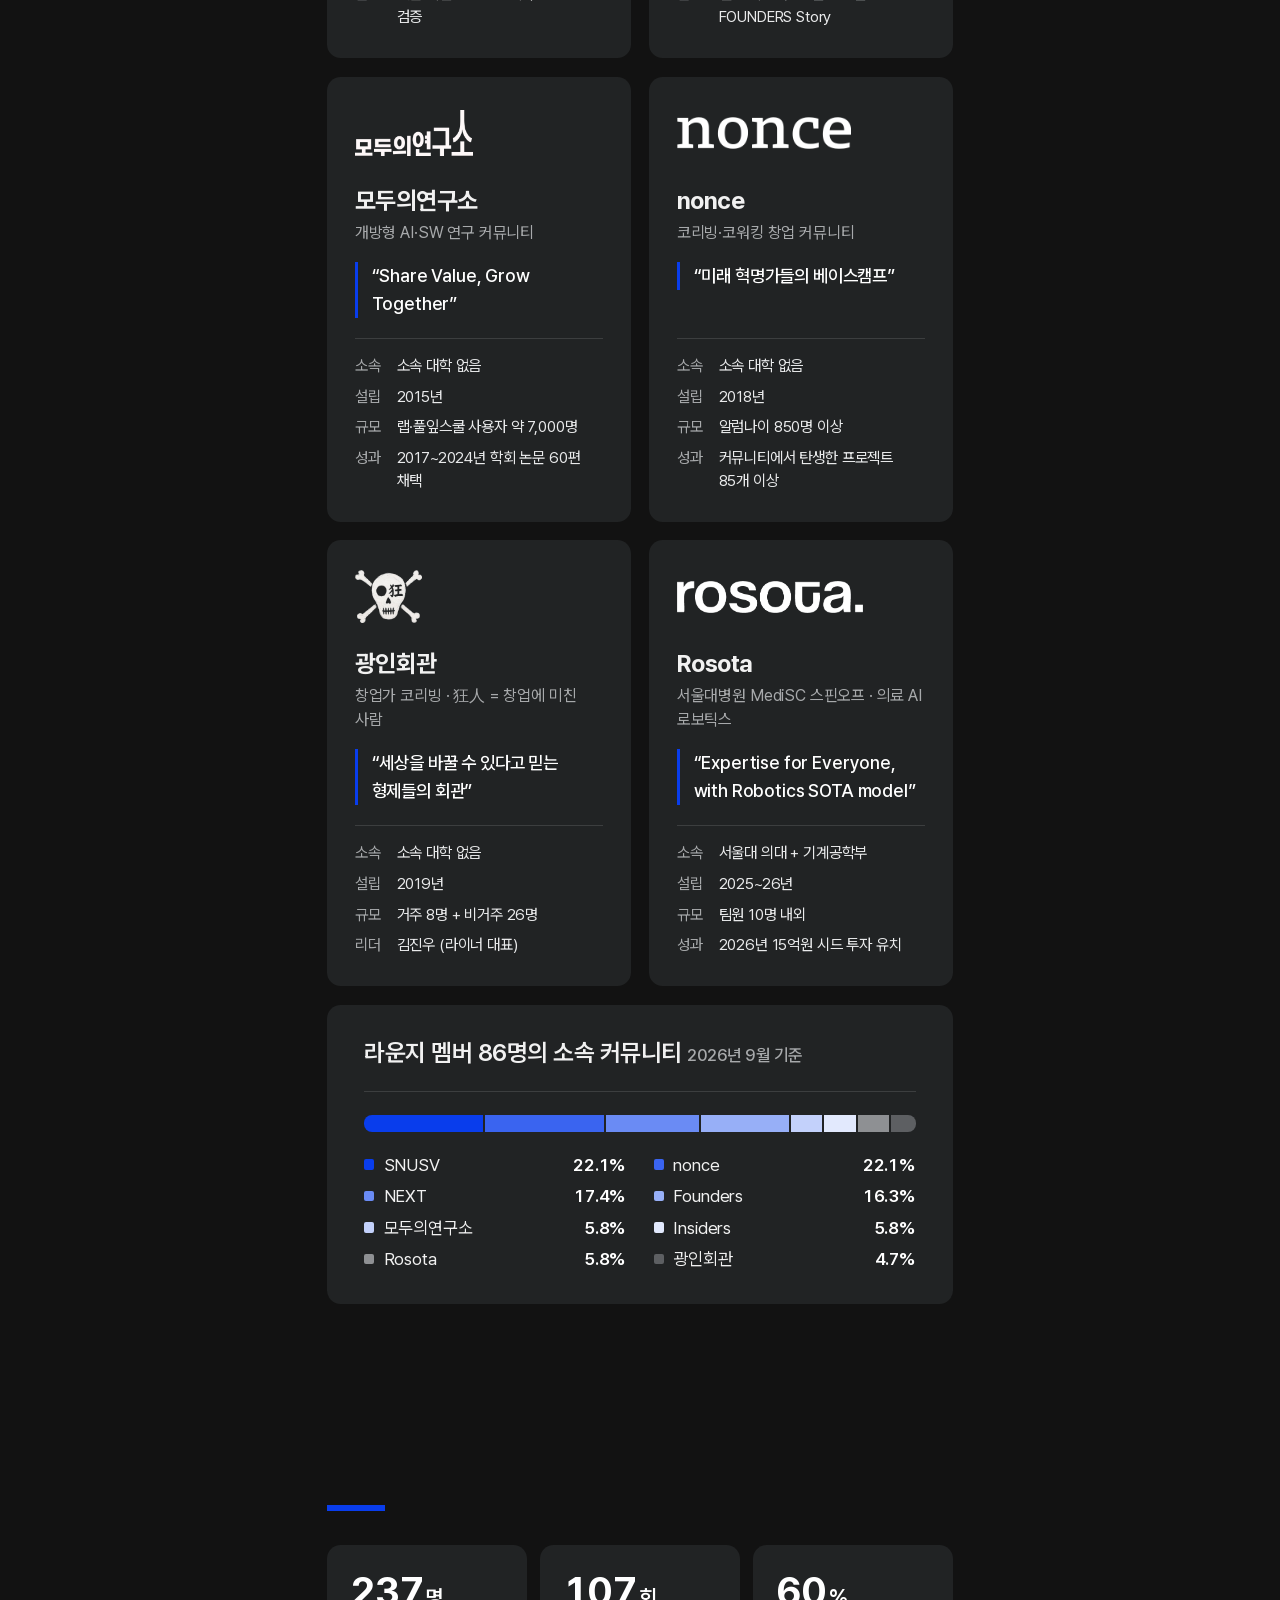
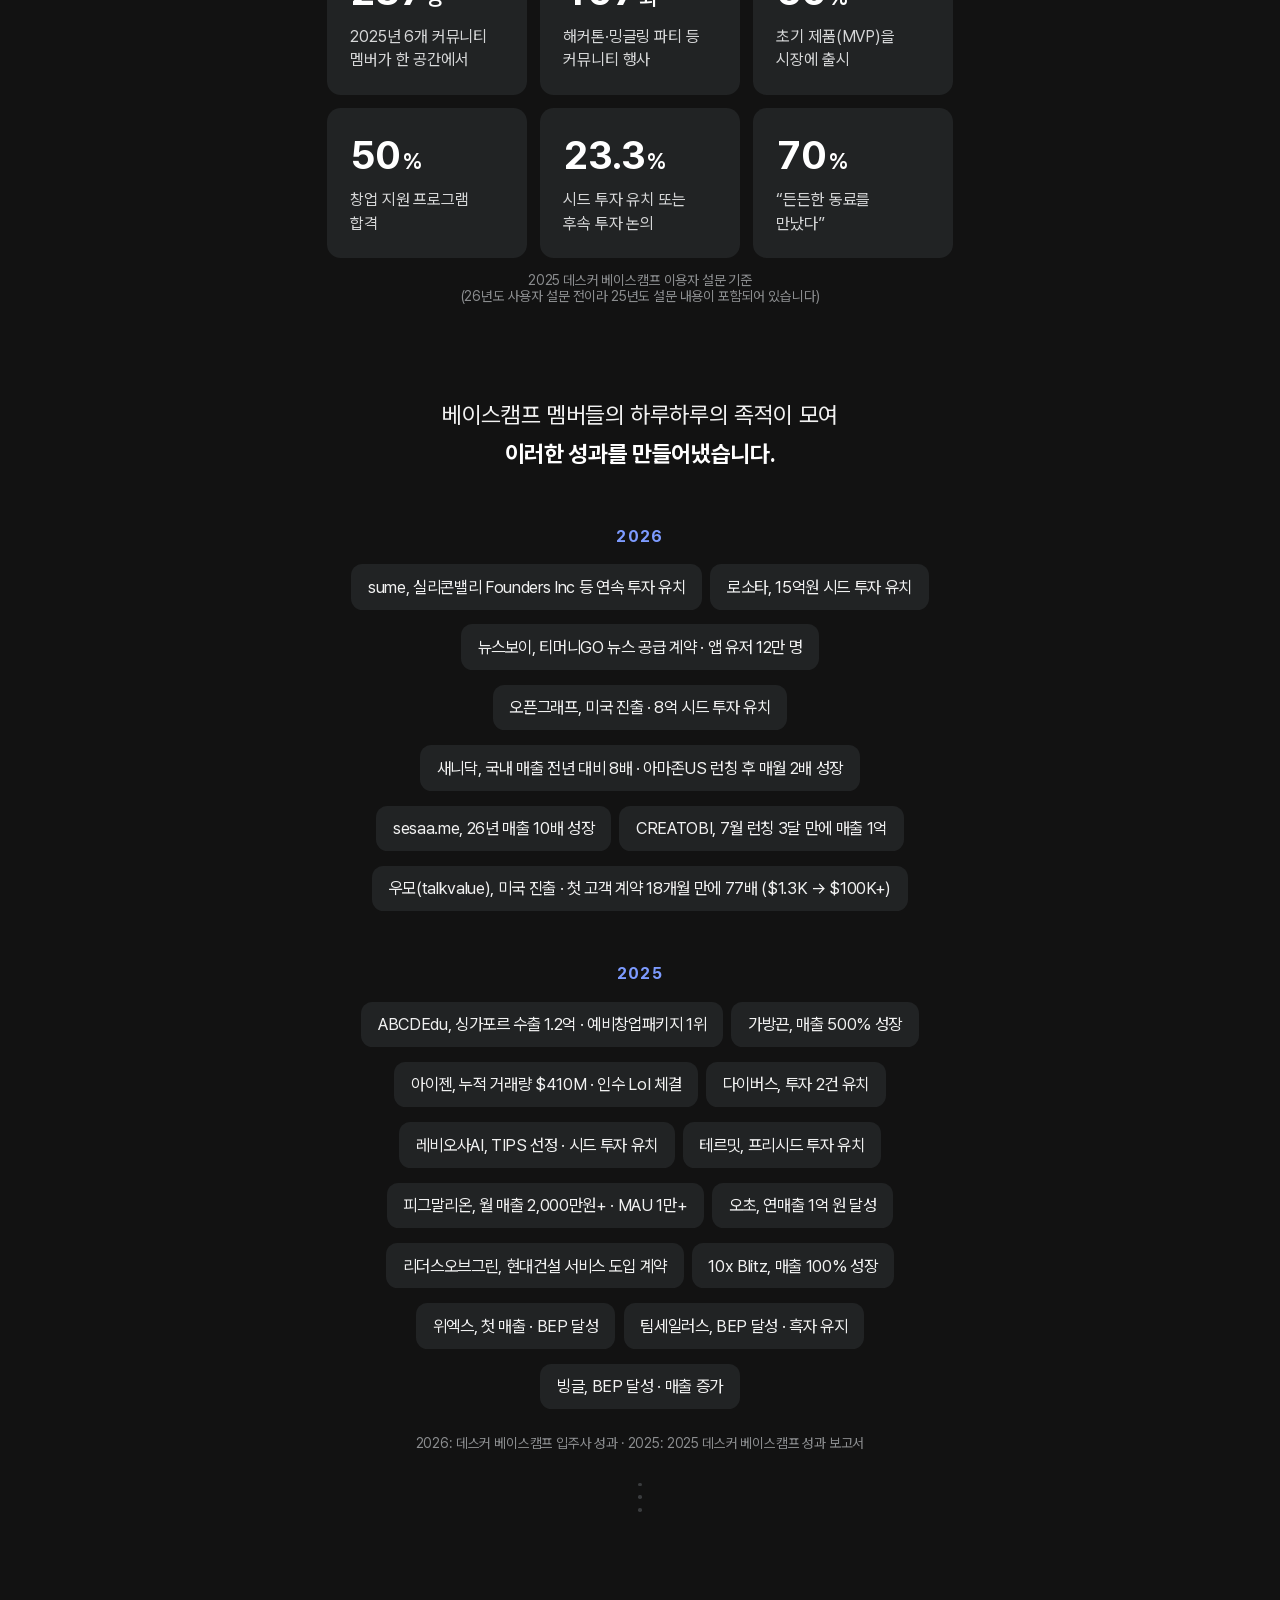
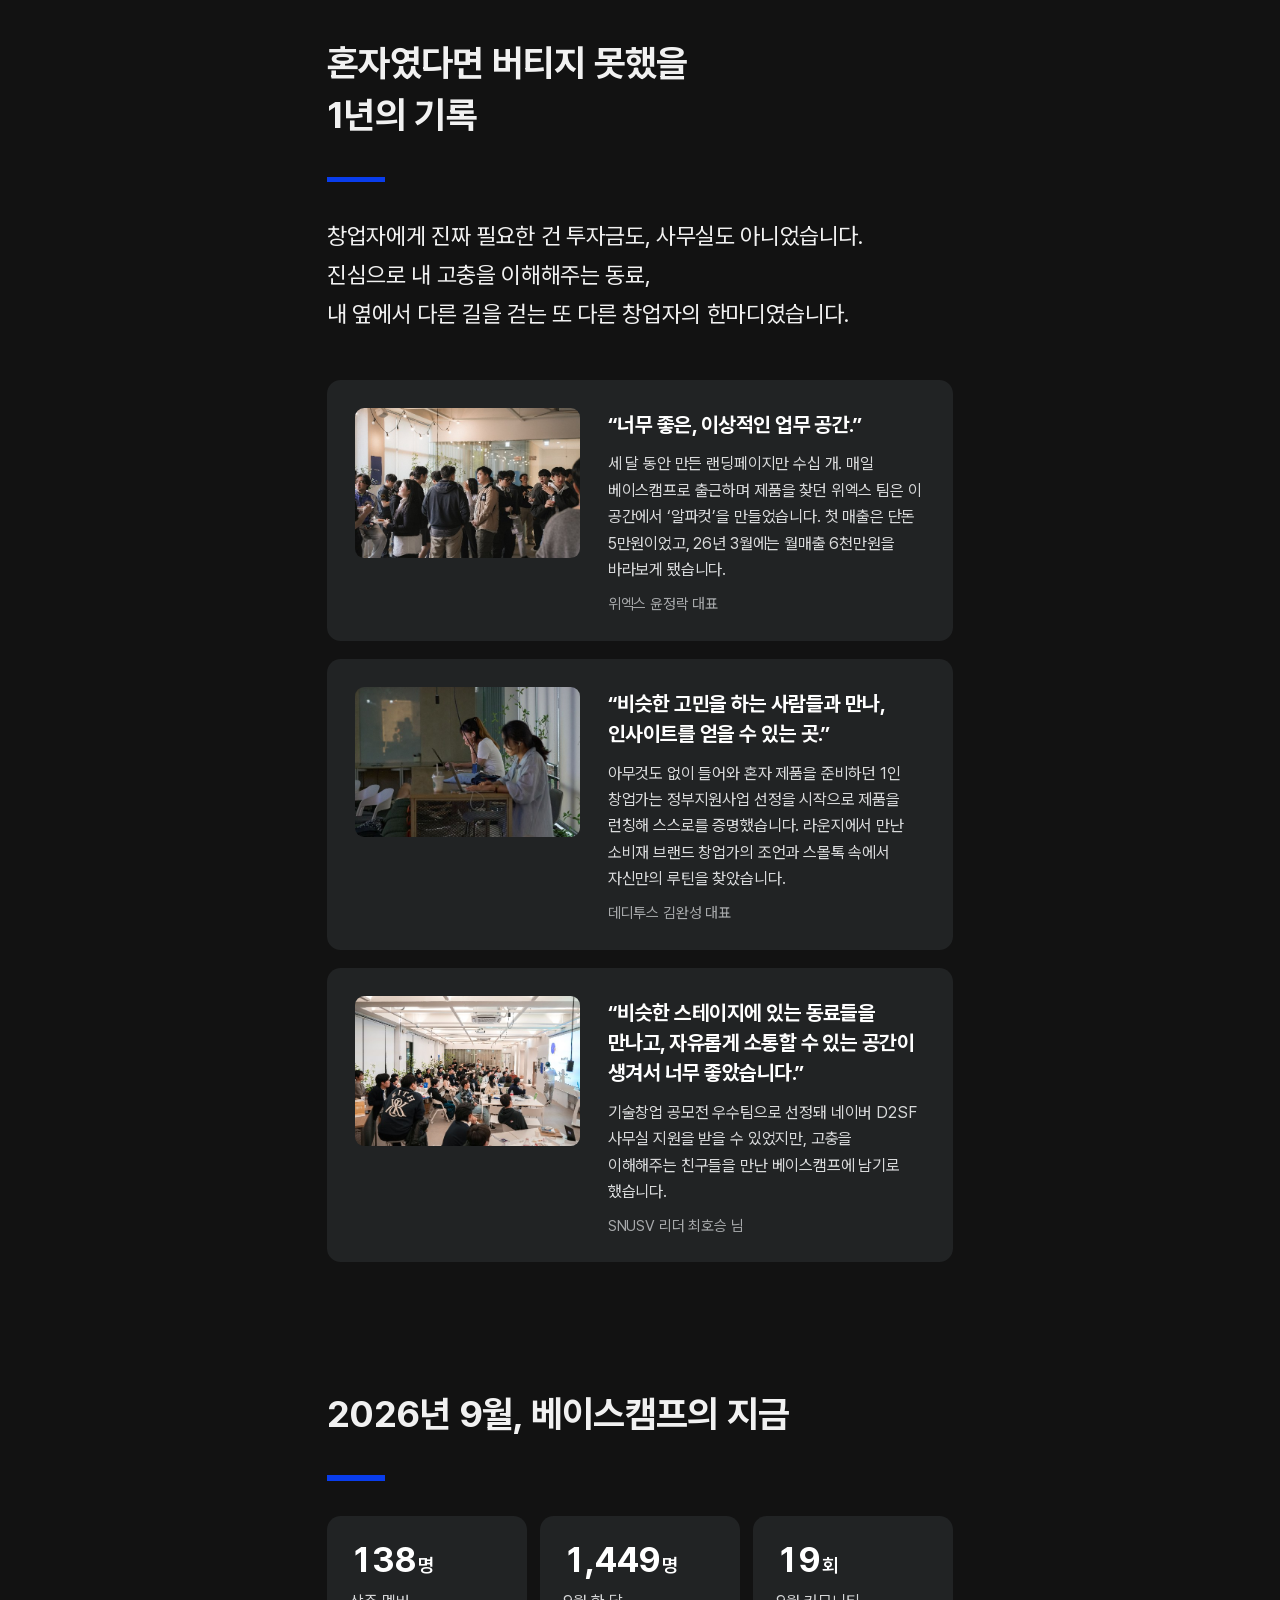
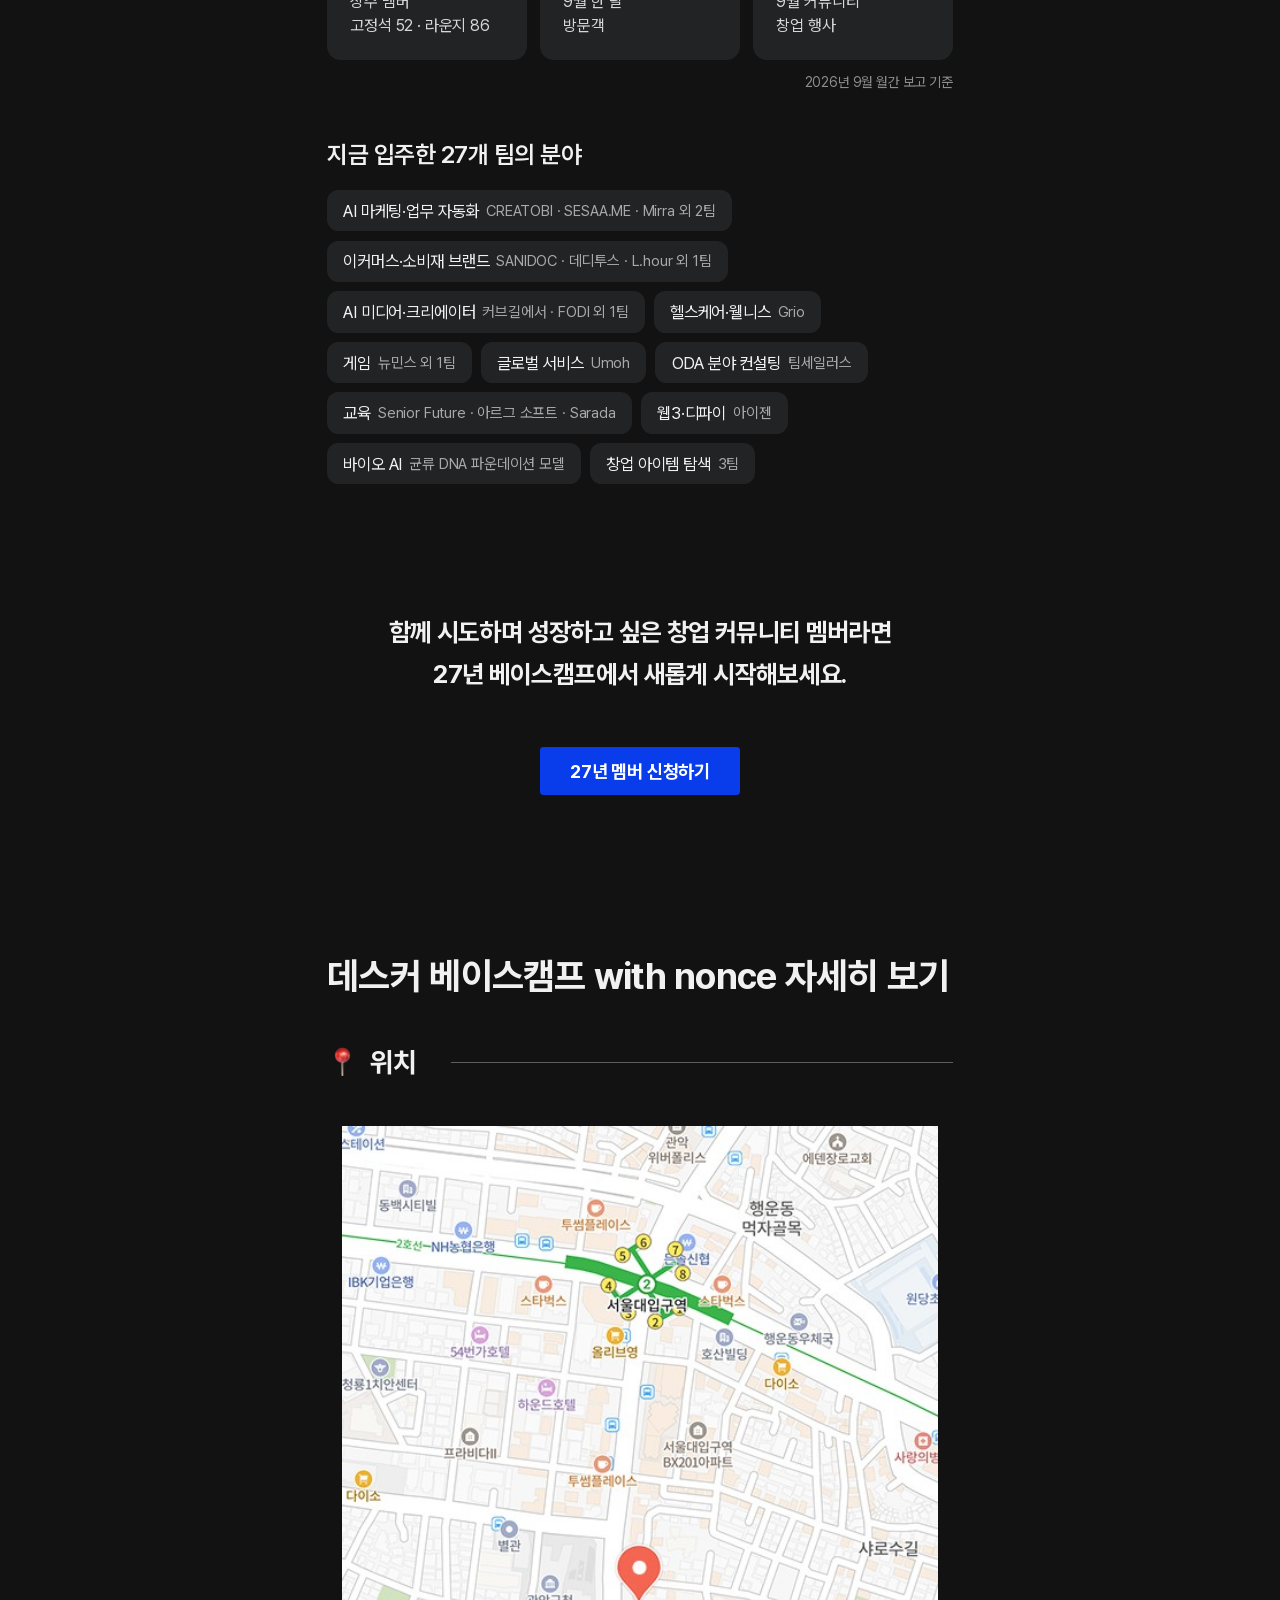
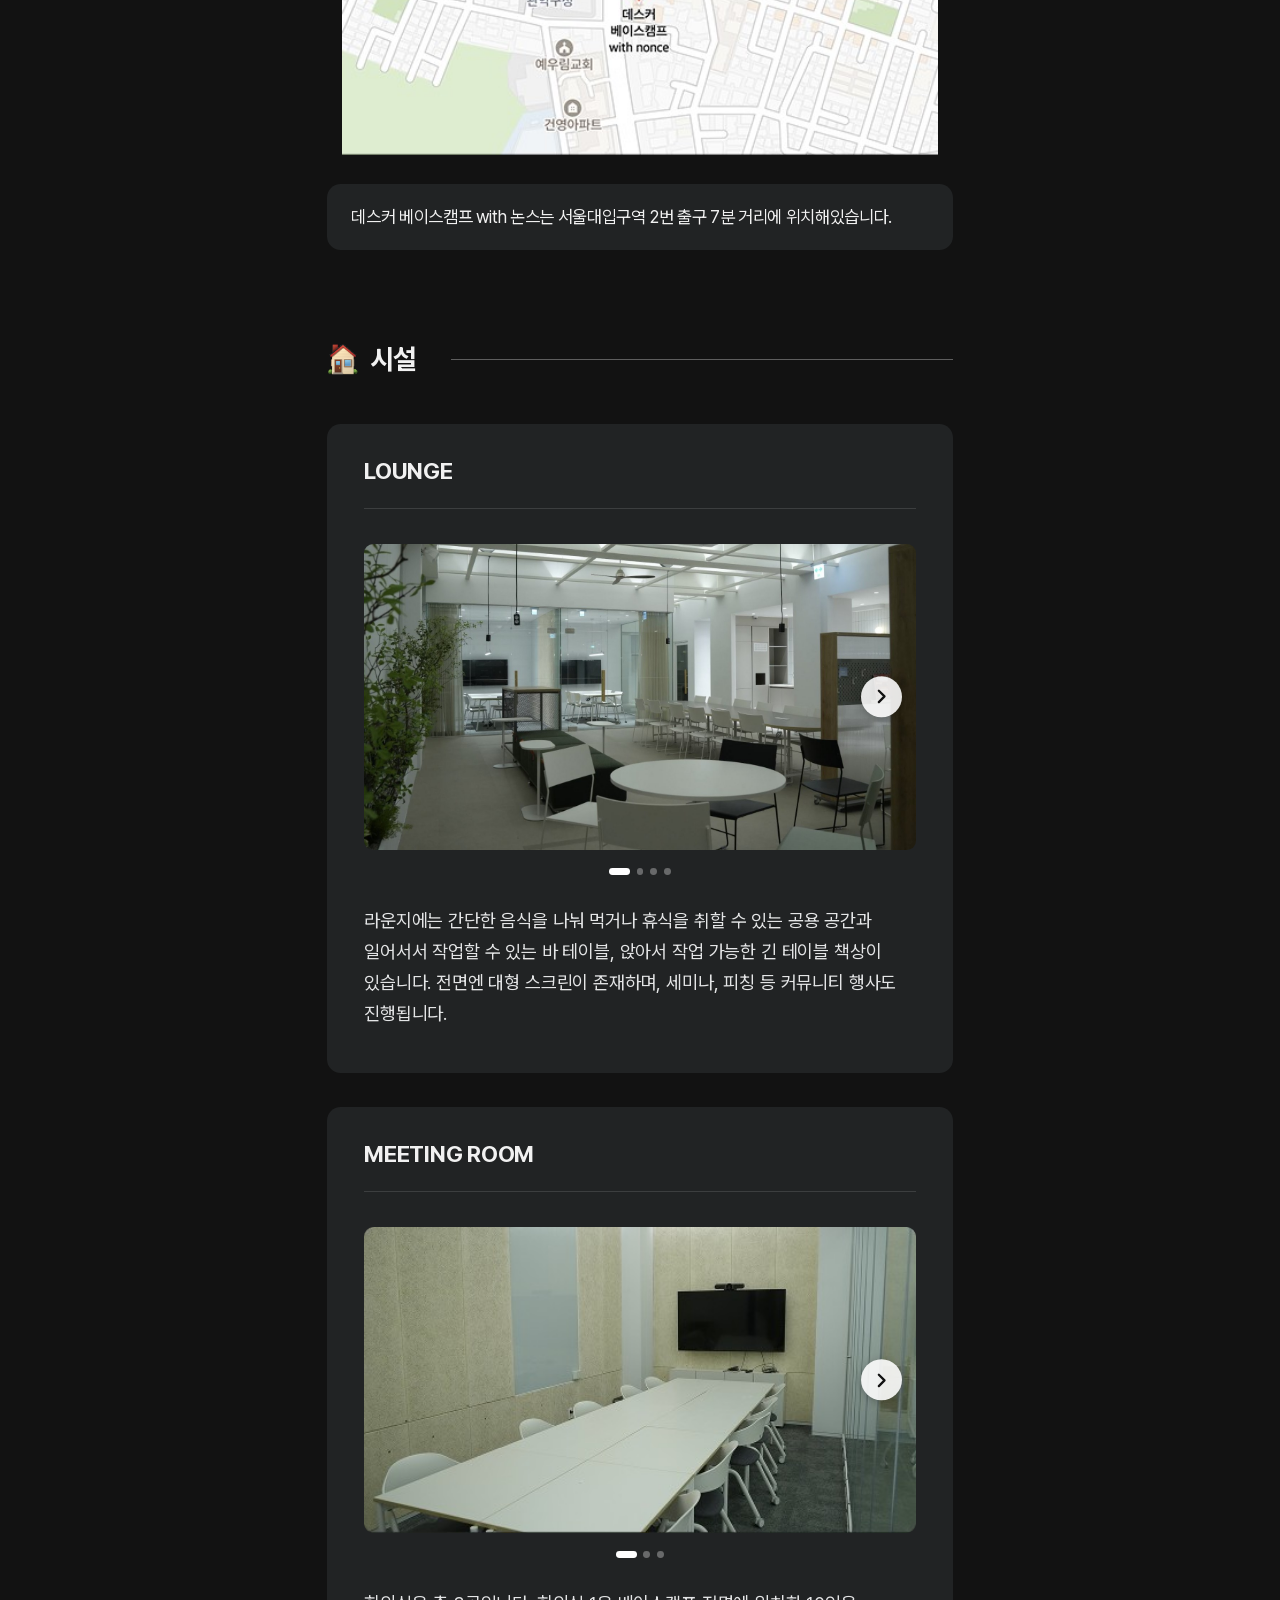
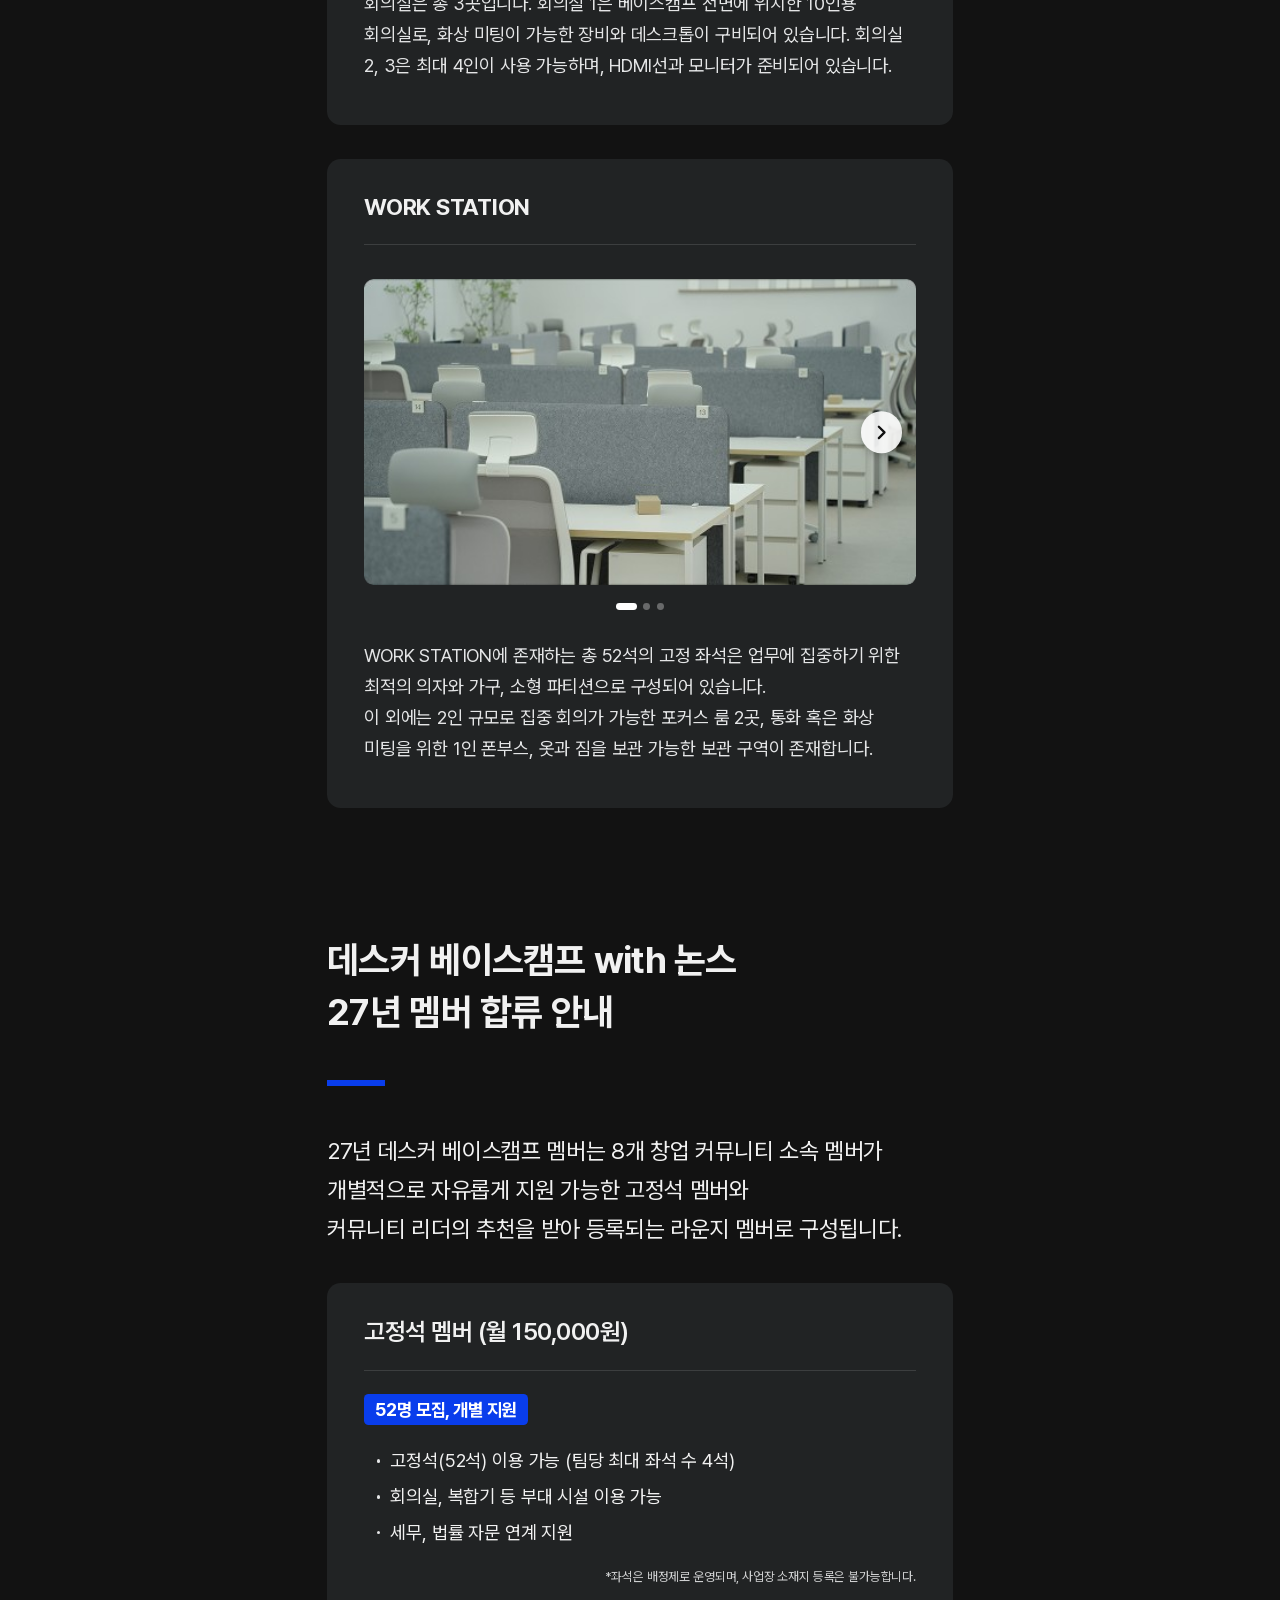
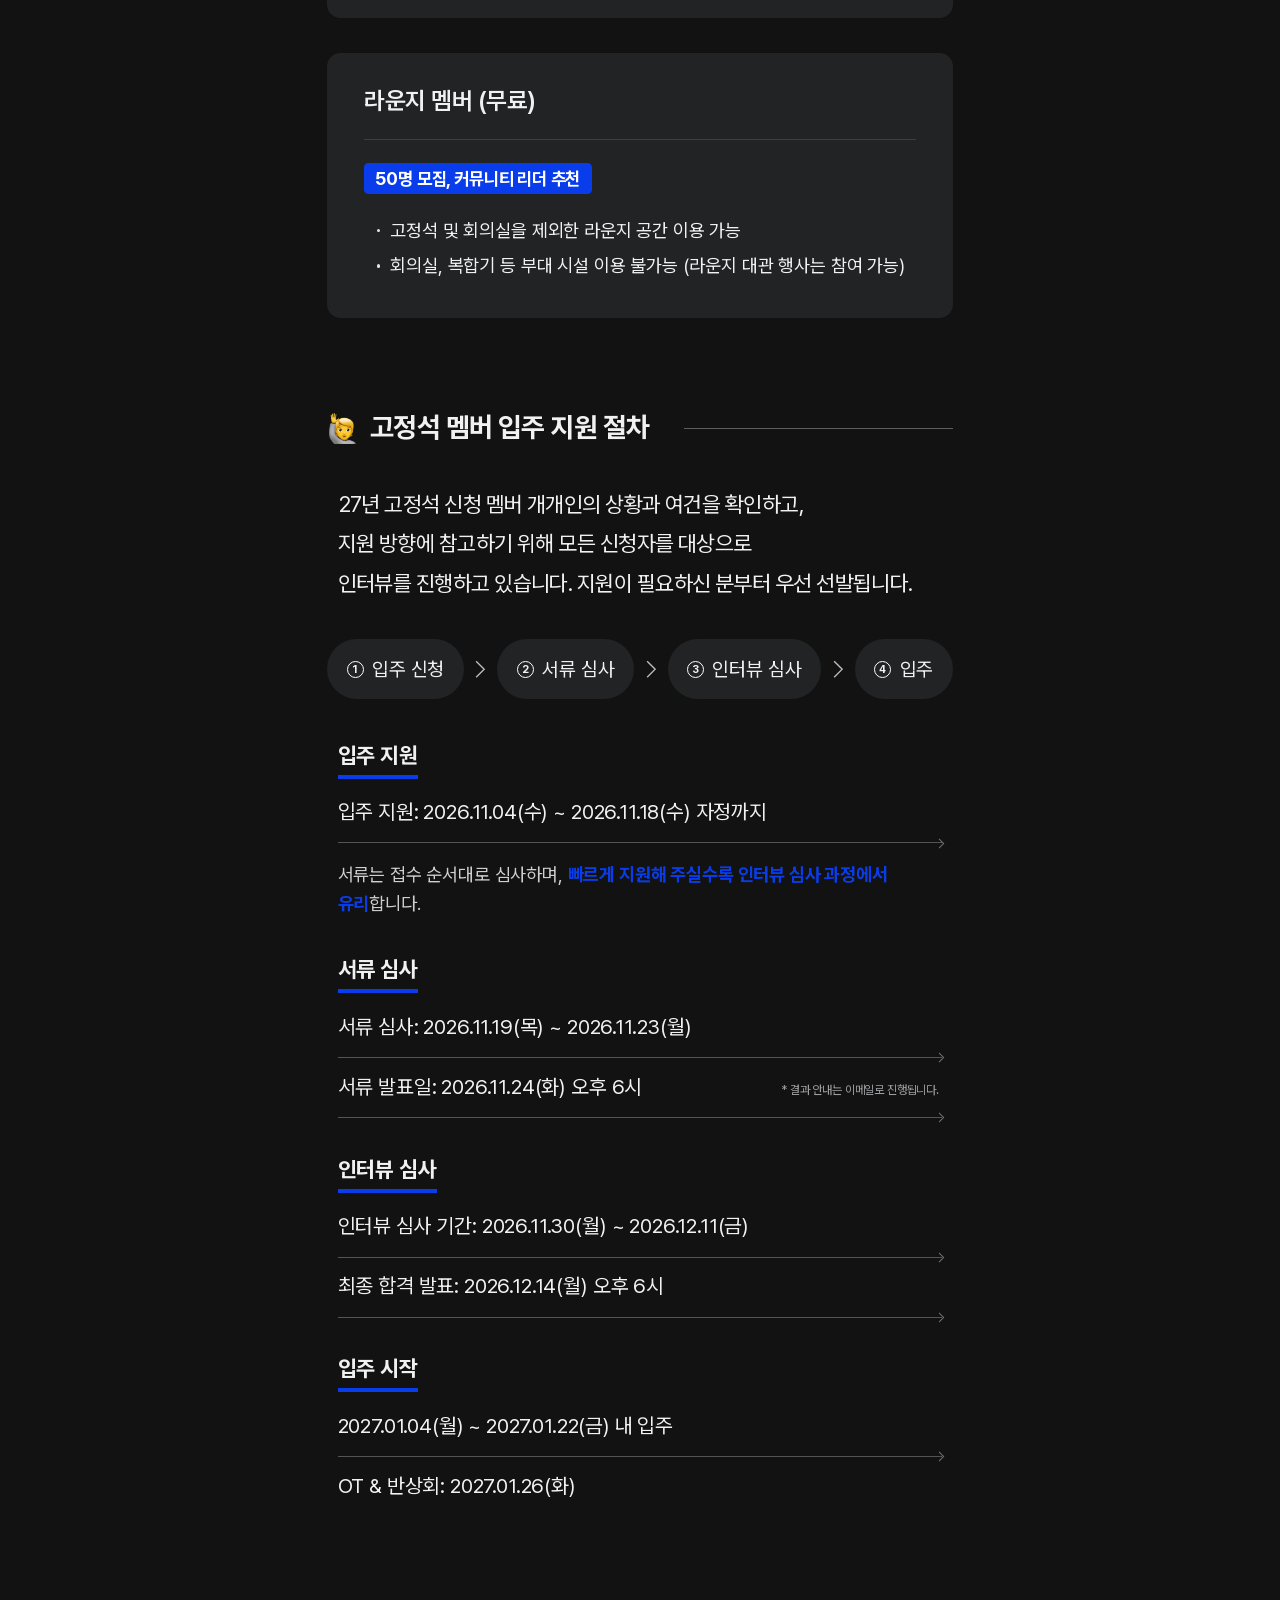
==== commit 54596ef3: "Recruitment pages: early applicants get an edge at the interview stage Replaces "비슷한 조건이라면 먼저 지원한 분을" ====
--- a/basecamp/index.html
+++ b/basecamp/index.html
@@ -585,7 +585,7 @@
     <span><i>3</i>인터뷰 심사</span><svg viewBox="0 0 9 16" fill="none" stroke="#bbb" stroke-width="1.2"><path d="M1 1l7 7-7 7"/></svg>
     <span><i>4</i>입주</span>
   </div>
-  <div class="stage rv"><h4>입주 지원</h4><div class="ln"><span>입주 지원: 2026.11.04(수) ~ 2026.11.18(수) 자정까지</span></div><p class="note">서류는 접수 순서대로 심사하며, 비슷한 조건이라면 <b>먼저 지원한 분을 우선 선정</b>합니다.</p></div>
+  <div class="stage rv"><h4>입주 지원</h4><div class="ln"><span>입주 지원: 2026.11.04(수) ~ 2026.11.18(수) 자정까지</span></div><p class="note">서류는 접수 순서대로 심사하며, <b>빠르게 지원해 주실수록 인터뷰 심사 과정에서 유리</b>합니다.</p></div>
   <div class="stage rv"><h4>서류 심사</h4><div class="ln"><span>서류 심사: 2026.11.19(목) ~ 2026.11.23(월)</span></div><div class="ln"><span>서류 발표일: 2026.11.24(화) 오후 6시</span><small>* 결과 안내는 이메일로 진행됩니다.</small></div></div>
   <div class="stage rv"><h4>인터뷰 심사</h4><div class="ln"><span>인터뷰 심사 기간: 2026.11.30(월) ~ 2026.12.11(금)</span></div><div class="ln"><span>최종 합격 발표: 2026.12.14(월) 오후 6시</span></div></div>
   <div class="stage rv"><h4>입주 시작</h4><div class="ln"><span>2027.01.04(월) ~ 2027.01.22(금) 내 입주</span></div><div class="ln last"><span>OT &amp; 반상회: 2027.01.26(화)</span></div></div>
